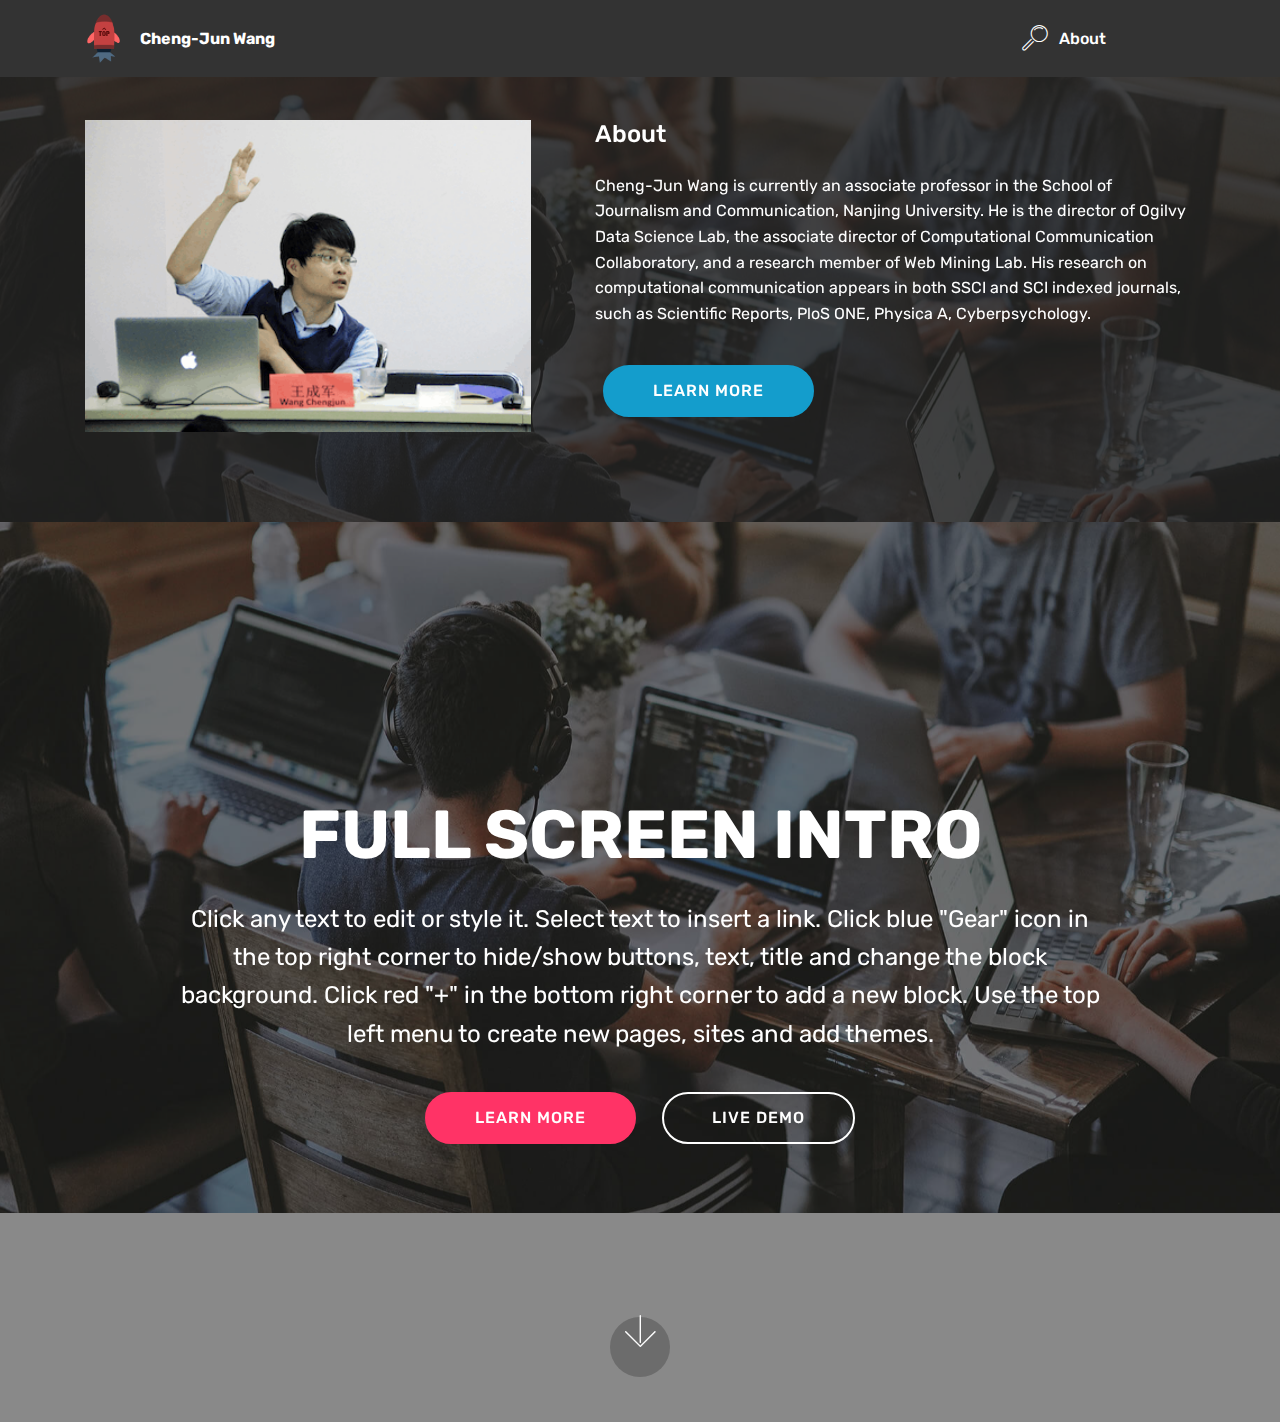
==== index.html @ 140f0d4d "1st" ====
<!DOCTYPE html>
<html >
<head>
  <!-- Site made with Mobirise Website Builder v4.9.1, https://mobirise.com -->
  <meta charset="UTF-8">
  <meta http-equiv="X-UA-Compatible" content="IE=edge">
  <meta name="generator" content="Mobirise v4.9.1, mobirise.com">
  <meta name="viewport" content="width=device-width, initial-scale=1, minimum-scale=1">
  <link rel="shortcut icon" href="assets/images/gotop-150x195.png" type="image/x-icon">
  <meta name="description" content="">
  <title>Home</title>
  <link rel="stylesheet" href="assets/web/assets/mobirise-icons/mobirise-icons.css">
  <link rel="stylesheet" href="assets/tether/tether.min.css">
  <link rel="stylesheet" href="assets/bootstrap/css/bootstrap.min.css">
  <link rel="stylesheet" href="assets/bootstrap/css/bootstrap-grid.min.css">
  <link rel="stylesheet" href="assets/bootstrap/css/bootstrap-reboot.min.css">
  <link rel="stylesheet" href="assets/dropdown/css/style.css">
  <link rel="stylesheet" href="assets/theme/css/style.css">
  <link rel="stylesheet" href="assets/mobirise/css/mbr-additional.css" type="text/css">
  
  
  
</head>
<body>
  <section class="menu cid-qTkzRZLJNu" once="menu" id="menu1-0">

    

    <nav class="navbar navbar-expand beta-menu navbar-dropdown align-items-center navbar-fixed-top navbar-toggleable-sm">
        <button class="navbar-toggler navbar-toggler-right" type="button" data-toggle="collapse" data-target="#navbarSupportedContent" aria-controls="navbarSupportedContent" aria-expanded="false" aria-label="Toggle navigation">
            <div class="hamburger">
                <span></span>
                <span></span>
                <span></span>
                <span></span>
            </div>
        </button>
        <div class="menu-logo">
            <div class="navbar-brand">
                <span class="navbar-logo">
                    <a href="https://chengjunwang.com/about/" target="_blank">
                         <img src="assets/images/gotop-150x195.png" alt="Mobirise" title="" style="height: 3.8rem;">
                    </a>
                </span>
                <span class="navbar-caption-wrap"><a class="navbar-caption text-white display-7" href="https://chengjunwang.com/about/" target="_blank">Cheng-Jun Wang</a></span>
            </div>
        </div>
        <div class="collapse navbar-collapse" id="navbarSupportedContent">
            <ul class="navbar-nav nav-dropdown nav-right" data-app-modern-menu="true"><li class="nav-item">
                    <a class="nav-link link text-white display-4" href="#top">
                        <span class="mbri-search mbr-iconfont mbr-iconfont-btn"></span>
                        About &nbsp; &nbsp; &nbsp; &nbsp; &nbsp; &nbsp; &nbsp; &nbsp; &nbsp; &nbsp;&nbsp;</a>
                </li></ul>
            
        </div>
    </nav>
</section>

<section class="engine"><a href="https://mobirise.info/x">css templates</a></section><section class="header3 cid-rv31IiaBuS mbr-parallax-background" id="header3-7">

    

    <div class="mbr-overlay" style="opacity: 0.8; background-color: rgb(35, 35, 35);">
    </div>

    <div class="container">
        <div class="media-container-row">
            <div class="mbr-figure" style="width: 80%;">
                <img src="assets/images/cj-2-397x278.png" alt="Mobirise" title="">
            </div>

            <div class="media-content">
                <h1 class="mbr-section-title mbr-white pb-3 mbr-fonts-style display-5">About</h1>
                
                <div class="mbr-section-text mbr-white pb-3 ">
                    <p class="mbr-text mbr-fonts-style display-7">
                        Cheng-Jun Wang is currently an associate professor in the School of Journalism and Communication, Nanjing University. He is the director of Ogilvy Data Science Lab, the associate director of Computational Communication Collaboratory, and a research member of Web Mining Lab. His research on computational communication appears in both SSCI and SCI indexed journals, such as Scientific Reports, PloS ONE, Physica A, Cyberpsychology.&nbsp;</p>
                </div>
                <div class="mbr-section-btn"><a class="btn btn-md btn-primary display-4" href="https://chengjunwang.com" target="_blank">LEARN MORE</a></div>
            </div>
        </div>
    </div>

</section>

<section class="cid-rS5TnuqwTj mbr-fullscreen mbr-parallax-background" id="header2-9">

    

    <div class="mbr-overlay" style="opacity: 0.5; background-color: rgb(35, 35, 35);"></div>

    <div class="container align-center">
        <div class="row justify-content-md-center">
            <div class="mbr-white col-md-10">
                <h1 class="mbr-section-title mbr-bold pb-3 mbr-fonts-style display-1">
                    FULL SCREEN INTRO
                </h1>
                
                <p class="mbr-text pb-3 mbr-fonts-style display-5">
                    Click any text to edit or style it. Select text to insert a link. Click blue "Gear" icon in the top right corner to hide/show buttons, text, title and change the block background. Click red "+" in the bottom right corner to add a new block. Use the top left menu to create new pages, sites and add themes.
                </p>
                <div class="mbr-section-btn">
                    <a class="btn btn-md btn-secondary display-4" href="https://mobirise.co">LEARN MORE</a>
                    <a class="btn btn-md btn-white-outline display-4" href="https://mobirise.co">LIVE DEMO</a>
                </div>
            </div>
        </div>
    </div>
    <div class="mbr-arrow hidden-sm-down" aria-hidden="true">
        <a href="#next">
            <i class="mbri-down mbr-iconfont"></i>
        </a>
    </div>
</section>


  <script src="assets/web/assets/jquery/jquery.min.js"></script>
  <script src="assets/popper/popper.min.js"></script>
  <script src="assets/tether/tether.min.js"></script>
  <script src="assets/bootstrap/js/bootstrap.min.js"></script>
  <script src="assets/smoothscroll/smooth-scroll.js"></script>
  <script src="assets/dropdown/js/script.min.js"></script>
  <script src="assets/touchswipe/jquery.touch-swipe.min.js"></script>
  <script src="assets/parallax/jarallax.min.js"></script>
  <script src="assets/theme/js/script.js"></script>
  
  
</body>
</html>
---- assets/web/assets/mobirise-icons/mobirise-icons.css ----
@font-face {
  font-family: 'MobiriseIcons';
  src:  url('mobirise-icons.eot?spat4u');
  src:  url('mobirise-icons.eot?spat4u#iefix') format('embedded-opentype'),
    url('mobirise-icons.ttf?spat4u') format('truetype'),
    url('mobirise-icons.woff?spat4u') format('woff'),
    url('mobirise-icons.svg?spat4u#MobiriseIcons') format('svg');
  font-weight: normal;
  font-style: normal;
}

[class^="mbri-"], [class*=" mbri-"] {
  /* use !important to prevent issues with browser extensions that change fonts */
  font-family: MobiriseIcons !important;
  speak: none;
  font-style: normal;
  font-weight: normal;
  font-variant: normal;
  text-transform: none;
  line-height: 1;

  /* Better Font Rendering =========== */
  -webkit-font-smoothing: antialiased;
  -moz-osx-font-smoothing: grayscale;
}

.mbri-add-submenu:before {
  content: "\e900";
}
.mbri-alert:before {
  content: "\e901";
}
.mbri-align-center:before {
  content: "\e902";
}
.mbri-align-justify:before {
  content: "\e903";
}
.mbri-align-left:before {
  content: "\e904";
}
.mbri-align-right:before {
  content: "\e905";
}
.mbri-android:before {
  content: "\e906";
}
.mbri-apple:before {
  content: "\e907";
}
.mbri-arrow-down:before {
  content: "\e908";
}
.mbri-arrow-next:before {
  content: "\e909";
}
.mbri-arrow-prev:before {
  content: "\e90a";
}
.mbri-arrow-up:before {
  content: "\e90b";
}
.mbri-bold:before {
  content: "\e90c";
}
.mbri-bookmark:before {
  content: "\e90d";
}
.mbri-bootstrap:before {
  content: "\e90e";
}
.mbri-briefcase:before {
  content: "\e90f";
}
.mbri-browse:before {
  content: "\e910";
}
.mbri-bulleted-list:before {
  content: "\e911";
}
.mbri-calendar:before {
  content: "\e912";
}
.mbri-camera:before {
  content: "\e913";
}
.mbri-cart-add:before {
  content: "\e914";
}
.mbri-cart-full:before {
  content: "\e915";
}
.mbri-cash:before {
  content: "\e916";
}
.mbri-change-style:before {
  content: "\e917";
}
.mbri-chat:before {
  content: "\e918";
}
.mbri-clock:before {
  content: "\e919";
}
.mbri-close:before {
  content: "\e91a";
}
.mbri-cloud:before {
  content: "\e91b";
}
.mbri-code:before {
  content: "\e91c";
}
.mbri-contact-form:before {
  content: "\e91d";
}
.mbri-credit-card:before {
  content: "\e91e";
}
.mbri-cursor-click:before {
  content: "\e91f";
}
.mbri-cust-feedback:before {
  content: "\e920";
}
.mbri-database:before {
  content: "\e921";
}
.mbri-delivery:before {
  content: "\e922";
}
.mbri-desktop:before {
  content: "\e923";
}
.mbri-devices:before {
  content: "\e924";
}
.mbri-down:before {
  content: "\e925";
}
.mbri-download:before {
  content: "\e989";
}
.mbri-drag-n-drop:before {
  content: "\e927";
}
.mbri-drag-n-drop2:before {
  content: "\e928";
}
.mbri-edit:before {
  content: "\e929";
}
.mbri-edit2:before {
  content: "\e92a";
}
.mbri-error:before {
  content: "\e92b";
}
.mbri-extension:before {
  content: "\e92c";
}
.mbri-features:before {
  content: "\e92d";
}
.mbri-file:before {
  content: "\e92e";
}
.mbri-flag:before {
  content: "\e92f";
}
.mbri-folder:before {
  content: "\e930";
}
.mbri-gift:before {
  content: "\e931";
}
.mbri-github:before {
  content: "\e932";
}
.mbri-globe:before {
  content: "\e933";
}
.mbri-globe-2:before {
  content: "\e934";
}
.mbri-growing-chart:before {
  content: "\e935";
}
.mbri-hearth:before {
  content: "\e936";
}
.mbri-help:before {
  content: "\e937";
}
.mbri-home:before {
  content: "\e938";
}
.mbri-hot-cup:before {
  content: "\e939";
}
.mbri-idea:before {
  content: "\e93a";
}
.mbri-image-gallery:before {
  content: "\e93b";
}
.mbri-image-slider:before {
  content: "\e93c";
}
.mbri-info:before {
  content: "\e93d";
}
.mbri-italic:before {
  content: "\e93e";
}
.mbri-key:before {
  content: "\e93f";
}
.mbri-laptop:before {
  content: "\e940";
}
.mbri-layers:before {
  content: "\e941";
}
.mbri-left-right:before {
  content: "\e942";
}
.mbri-left:before {
  content: "\e943";
}
.mbri-letter:before {
  content: "\e944";
}
.mbri-like:before {
  content: "\e945";
}
.mbri-link:before {
  content: "\e946";
}
.mbri-lock:before {
  content: "\e947";
}
.mbri-login:before {
  content: "\e948";
}
.mbri-logout:before {
  content: "\e949";
}
.mbri-magic-stick:before {
  content: "\e94a";
}
.mbri-map-pin:before {
  content: "\e94b";
}
.mbri-menu:before {
  content: "\e94c";
}
.mbri-mobile:before {
  content: "\e94d";
}
.mbri-mobile2:before {
  content: "\e94e";
}
.mbri-mobirise:before {
  content: "\e94f";
}
.mbri-more-horizontal:before {
  content: "\e950";
}
.mbri-more-vertical:before {
  content: "\e951";
}
.mbri-music:before {
  content: "\e952";
}
.mbri-new-file:before {
  content: "\e953";
}
.mbri-numbered-list:before {
  content: "\e954";
}
.mbri-opened-folder:before {
  content: "\e955";
}
.mbri-pages:before {
  content: "\e956";
}
.mbri-paper-plane:before {
  content: "\e957";
}
.mbri-paperclip:before {
  content: "\e958";
}
.mbri-photo:before {
  content: "\e959";
}
.mbri-photos:before {
  content: "\e95a";
}
.mbri-pin:before {
  content: "\e95b";
}
.mbri-play:before {
  content: "\e95c";
}
.mbri-plus:before {
  content: "\e95d";
}
.mbri-preview:before {
  content: "\e95e";
}
.mbri-print:before {
  content: "\e95f";
}
.mbri-protect:before {
  content: "\e960";
}
.mbri-question:before {
  content: "\e961";
}
.mbri-quote-left:before {
  content: "\e962";
}
.mbri-quote-right:before {
  content: "\e963";
}
.mbri-refresh:before {
  content: "\e964";
}
.mbri-responsive:before {
  content: "\e965";
}
.mbri-right:before {
  content: "\e966";
}
.mbri-rocket:before {
  content: "\e967";
}
.mbri-sad-face:before {
  content: "\e968";
}
.mbri-sale:before {
  content: "\e969";
}
.mbri-save:before {
  content: "\e96a";
}
.mbri-search:before {
  content: "\e96b";
}
.mbri-setting:before {
  content: "\e96c";
}
.mbri-setting2:before {
  content: "\e96d";
}
.mbri-setting3:before {
  content: "\e96e";
}
.mbri-share:before {
  content: "\e96f";
}
.mbri-shopping-bag:before {
  content: "\e970";
}
.mbri-shopping-basket:before {
  content: "\e971";
}
.mbri-shopping-cart:before {
  content: "\e972";
}
.mbri-sites:before {
  content: "\e973";
}
.mbri-smile-face:before {
  content: "\e974";
}
.mbri-speed:before {
  content: "\e975";
}
.mbri-star:before {
  content: "\e976";
}
.mbri-success:before {
  content: "\e977";
}
.mbri-sun:before {
  content: "\e978";
}
.mbri-sun2:before {
  content: "\e979";
}
.mbri-tablet:before {
  content: "\e97a";
}
.mbri-tablet-vertical:before {
  content: "\e97b";
}
.mbri-target:before {
  content: "\e97c";
}
.mbri-timer:before {
  content: "\e97d";
}
.mbri-to-ftp:before {
  content: "\e97e";
}
.mbri-to-local-drive:before {
  content: "\e97f";
}
.mbri-touch-swipe:before {
  content: "\e980";
}
.mbri-touch:before {
  content: "\e981";
}
.mbri-trash:before {
  content: "\e982";
}
.mbri-underline:before {
  content: "\e983";
}
.mbri-unlink:before {
  content: "\e984";
}
.mbri-unlock:before {
  content: "\e985";
}
.mbri-up-down:before {
  content: "\e986";
}
.mbri-up:before {
  content: "\e987";
}
.mbri-update:before {
  content: "\e988";
}
.mbri-upload:before {
 content: "\e926"; 
}
.mbri-user:before {
  content: "\e98a";
}
.mbri-user2:before {
  content: "\e98b";
}
.mbri-users:before {
  content: "\e98c";
}
.mbri-video:before {
  content: "\e98d";
}
.mbri-video-play:before {
  content: "\e98e";
}
.mbri-watch:before {
  content: "\e98f";
}
.mbri-website-theme:before {
  content: "\e990";
}
.mbri-wifi:before {
  content: "\e991";
}
.mbri-windows:before {
  content: "\e992";
}
.mbri-zoom-out:before {
  content: "\e993";
}
.mbri-redo:before {
  content: "\e994";
}
.mbri-undo:before {
  content: "\e995";
}
---- assets/dropdown/css/style.css ----
.navbar-dropdown {
  left: 0;
  padding: 0;
  position: absolute;
  right: 0;
  top: 0;
  transition: all 0.45s ease;
  z-index: 1030;
  background: #282828; }
  .navbar-dropdown .navbar-logo {
    margin-right: 0.8rem;
    transition: margin 0.3s ease-in-out;
    vertical-align: middle; }
    .navbar-dropdown .navbar-logo img {
      height: 3.125rem;
      transition: all 0.3s ease-in-out; }
    .navbar-dropdown .navbar-logo.mbr-iconfont {
      font-size: 3.125rem;
      line-height: 3.125rem; }
  .navbar-dropdown .navbar-caption {
    font-weight: 700;
    white-space: normal;
    vertical-align: -4px;
    line-height: 3.125rem !important; }
    .navbar-dropdown .navbar-caption, .navbar-dropdown .navbar-caption:hover {
      color: inherit;
      text-decoration: none; }
  .navbar-dropdown .mbr-iconfont + .navbar-caption {
    vertical-align: -1px; }
  .navbar-dropdown.navbar-fixed-top {
    position: fixed; }
  .navbar-dropdown .navbar-brand span {
    vertical-align: -4px; }
  .navbar-dropdown.bg-color.transparent {
    background: none; }
  .navbar-dropdown.navbar-short .navbar-brand {
    padding: 0.625rem 0; }
    .navbar-dropdown.navbar-short .navbar-brand span {
      vertical-align: -1px; }
  .navbar-dropdown.navbar-short .navbar-caption {
    line-height: 2.375rem !important;
    vertical-align: -2px; }
  .navbar-dropdown.navbar-short .navbar-logo {
    margin-right: 0.5rem; }
    .navbar-dropdown.navbar-short .navbar-logo img {
      height: 2.375rem; }
    .navbar-dropdown.navbar-short .navbar-logo.mbr-iconfont {
      font-size: 2.375rem;
      line-height: 2.375rem; }
  .navbar-dropdown.navbar-short .mbr-table-cell {
    height: 3.625rem; }
  .navbar-dropdown .navbar-close {
    left: 0.6875rem;
    position: fixed;
    top: 0.75rem;
    z-index: 1000; }
  .navbar-dropdown .hamburger-icon {
    content: "";
    display: inline-block;
    vertical-align: middle;
    width: 16px;
    -webkit-box-shadow: 0 -6px 0 1px #282828,0 0 0 1px #282828,0 6px 0 1px #282828;
    -moz-box-shadow: 0 -6px 0 1px #282828,0 0 0 1px #282828,0 6px 0 1px #282828;
    box-shadow: 0 -6px 0 1px #282828,0 0 0 1px #282828,0 6px 0 1px #282828; }

.dropdown-menu .dropdown-toggle[data-toggle="dropdown-submenu"]::after {
  border-bottom: 0.35em solid transparent;
  border-left: 0.35em solid;
  border-right: 0;
  border-top: 0.35em solid transparent;
  margin-left: 0.3rem; }

.dropdown-menu .dropdown-item:focus {
  outline: 0; }

.nav-dropdown {
  font-size: 0.75rem;
  font-weight: 500;
  height: auto !important; }
  .nav-dropdown .nav-btn {
    padding-left: 1rem; }
  .nav-dropdown .link {
    margin: .667em 1.667em;
    font-weight: 500;
    padding: 0;
    transition: color .2s ease-in-out; }
    .nav-dropdown .link.dropdown-toggle {
      margin-right: 2.583em; }
      .nav-dropdown .link.dropdown-toggle::after {
        margin-left: .25rem;
        border-top: 0.35em solid;
        border-right: 0.35em solid transparent;
        border-left: 0.35em solid transparent;
        border-bottom: 0; }
      .nav-dropdown .link.dropdown-toggle[aria-expanded="true"] {
        margin: 0;
        padding: 0.667em 3.263em  0.667em 1.667em; }
  .nav-dropdown .link::after,
  .nav-dropdown .dropdown-item::after {
    color: inherit; }
  .nav-dropdown .btn {
    font-size: 0.75rem;
    font-weight: 700;
    letter-spacing: 0;
    margin-bottom: 0;
    padding-left: 1.25rem;
    padding-right: 1.25rem; }
  .nav-dropdown .dropdown-menu {
    border-radius: 0;
    border: 0;
    left: 0;
    margin: 0;
    padding-bottom: 1.25rem;
    padding-top: 1.25rem;
    position: relative; }
  .nav-dropdown .dropdown-submenu {
    margin-left: 0.125rem;
    top: 0; }
  .nav-dropdown .dropdown-item {
    font-weight: 500;
    line-height: 2;
    padding: 0.3846em 4.615em 0.3846em 1.5385em;
    position: relative;
    transition: color .2s ease-in-out, background-color .2s ease-in-out; }
    .nav-dropdown .dropdown-item::after {
      margin-top: -0.3077em;
      position: absolute;
      right: 1.1538em;
      top: 50%; }
    .nav-dropdown .dropdown-item:focus, .nav-dropdown .dropdown-item:hover {
      background: none; }

@media (max-width: 767px) {
  .nav-dropdown.navbar-toggleable-sm {
    bottom: 0;
    display: none;
    left: 0;
    overflow-x: hidden;
    position: fixed;
    top: 0;
    transform: translateX(-100%);
    -ms-transform: translateX(-100%);
    -webkit-transform: translateX(-100%);
    width: 18.75rem;
    z-index: 999; } }
.nav-dropdown.navbar-toggleable-xl {
  bottom: 0;
  display: none;
  left: 0;
  overflow-x: hidden;
  position: fixed;
  top: 0;
  transform: translateX(-100%);
  -ms-transform: translateX(-100%);
  -webkit-transform: translateX(-100%);
  width: 18.75rem;
  z-index: 999; }

.nav-dropdown-sm {
  display: block !important;
  overflow-x: hidden;
  overflow: auto;
  padding-top: 3.875rem; }
  .nav-dropdown-sm::after {
    content: "";
    display: block;
    height: 3rem;
    width: 100%; }
  .nav-dropdown-sm.collapse.in ~ .navbar-close {
    display: block !important; }
  .nav-dropdown-sm.collapsing, .nav-dropdown-sm.collapse.in {
    transform: translateX(0);
    -ms-transform: translateX(0);
    -webkit-transform: translateX(0);
    transition: all 0.25s ease-out;
    -webkit-transition: all 0.25s ease-out;
    background: #282828; }
  .nav-dropdown-sm.collapsing[aria-expanded="false"] {
    transform: translateX(-100%);
    -ms-transform: translateX(-100%);
    -webkit-transform: translateX(-100%); }
  .nav-dropdown-sm .nav-item {
    display: block;
    margin-left: 0 !important;
    padding-left: 0; }
  .nav-dropdown-sm .link,
  .nav-dropdown-sm .dropdown-item {
    border-top: 1px dotted rgba(255, 255, 255, 0.1);
    font-size: 0.8125rem;
    line-height: 1.6;
    margin: 0 !important;
    padding: 0.875rem 2.4rem 0.875rem 1.5625rem !important;
    position: relative;
    white-space: normal; }
    .nav-dropdown-sm .link:focus, .nav-dropdown-sm .link:hover,
    .nav-dropdown-sm .dropdown-item:focus,
    .nav-dropdown-sm .dropdown-item:hover {
      background: rgba(0, 0, 0, 0.2) !important;
      color: #c0a375; }
  .nav-dropdown-sm .nav-btn {
    position: relative;
    padding: 1.5625rem 1.5625rem 0 1.5625rem; }
    .nav-dropdown-sm .nav-btn::before {
      border-top: 1px dotted rgba(255, 255, 255, 0.1);
      content: "";
      left: 0;
      position: absolute;
      top: 0;
      width: 100%; }
    .nav-dropdown-sm .nav-btn + .nav-btn {
      padding-top: 0.625rem; }
      .nav-dropdown-sm .nav-btn + .nav-btn::before {
        display: none; }
  .nav-dropdown-sm .btn {
    padding: 0.625rem 0; }
  .nav-dropdown-sm .dropdown-toggle[data-toggle="dropdown-submenu"]::after {
    margin-left: .25rem;
    border-top: 0.35em solid;
    border-right: 0.35em solid transparent;
    border-left: 0.35em solid transparent;
    border-bottom: 0; }
  .nav-dropdown-sm .dropdown-toggle[data-toggle="dropdown-submenu"][aria-expanded="true"]::after {
    border-top: 0;
    border-right: 0.35em solid transparent;
    border-left: 0.35em solid transparent;
    border-bottom: 0.35em solid; }
  .nav-dropdown-sm .dropdown-menu {
    margin: 0;
    padding: 0;
    position: relative;
    top: 0;
    left: 0;
    width: 100%;
    border: 0;
    float: none;
    border-radius: 0;
    background: none; }
  .nav-dropdown-sm .dropdown-submenu {
    left: 100%;
    margin-left: 0.125rem;
    margin-top: -1.25rem;
    top: 0; }

.navbar-toggleable-sm .nav-dropdown .dropdown-menu {
  position: absolute; }

.navbar-toggleable-sm .nav-dropdown .dropdown-submenu {
  left: 100%;
  margin-left: 0.125rem;
  margin-top: -1.25rem;
  top: 0; }

.navbar-toggleable-sm.opened .nav-dropdown .dropdown-menu {
  position: relative; }

.navbar-toggleable-sm.opened .nav-dropdown .dropdown-submenu {
  left: 0;
  margin-left: 00rem;
  margin-top: 0rem;
  top: 0; }

.is-builder .nav-dropdown.collapsing {
  transition: none !important; }

/*# sourceMappingURL=style.css.map */
---- assets/theme/css/style.css ----
/*!
 * Mobirise v4 theme (https://mobirise.com/)
 * Copyright 2017 Mobirise
 */
section {
  background-color: #eeeeee; }

section,
.container,
.container-fluid {
  position: relative;
  word-wrap: break-word; }

a.mbr-iconfont:hover {
  text-decoration: none; }

.article .lead p, .article .lead ul, .article .lead ol, .article .lead pre, .article .lead blockquote {
  margin-bottom: 0; }

a {
  font-style: normal;
  font-weight: 400;
  cursor: pointer; }
  a, a:hover {
    text-decoration: none; }

figure {
  margin-bottom: 0; }

body {
  color: #232323; }

h1, h2, h3, h4, h5, h6,
.h1, .h2, .h3, .h4, .h5, .h6,
.display-1, .display-2, .display-3, .display-4 {
  line-height: 1;
  word-break: break-word;
  word-wrap: break-word; }

b, strong {
  font-weight: bold; }

blockquote {
  padding: 10px 0 10px 20px;
  position: relative;
  border-left: 2px solid;
  border-color: #ff3366; }

input:-webkit-autofill, input:-webkit-autofill:hover, input:-webkit-autofill:focus, input:-webkit-autofill:active {
  transition-delay: 9999s;
  transition-property: background-color, color; }

textarea[type="hidden"] {
  display: none; }

body {
  position: relative; }

section {
  background-position: 50% 50%;
  background-repeat: no-repeat;
  background-size: cover; }
  section .mbr-background-video,
  section .mbr-background-video-preview {
    position: absolute;
    bottom: 0;
    left: 0;
    right: 0;
    top: 0; }

.hidden {
  visibility: hidden; }

.mbr-z-index20 {
  z-index: 20; }

/*! Base colors */
.mbr-white {
  color: #ffffff; }

.mbr-black {
  color: #000000; }

.mbr-bg-white {
  background-color: #ffffff; }

.mbr-bg-black {
  background-color: #000000; }

/*! Text-aligns */
.align-left {
  text-align: left; }

.align-center {
  text-align: center; }

.align-right {
  text-align: right; }

@media (max-width: 767px) {
  .align-left, .align-center, .align-right, .mbr-section-btn, .mbr-section-title {
    text-align: center; } }
/*! Font-weight  */
.mbr-light {
  font-weight: 300; }

.mbr-regular {
  font-weight: 400; }

.mbr-semibold {
  font-weight: 500; }

.mbr-bold {
  font-weight: 700; }

/*! Media  */
.media-size-item {
  -webkit-flex: 1 1 auto;
  -moz-flex: 1 1 auto;
  -ms-flex: 1 1 auto;
  -o-flex: 1 1 auto;
  flex: 1 1 auto; }

.media-content {
  -webkit-flex-basis: 100%;
  flex-basis: 100%; }

.media-container-row {
  display: -ms-flexbox;
  display: -webkit-flex;
  display: flex;
  -webkit-flex-direction: row;
  -ms-flex-direction: row;
  flex-direction: row;
  -webkit-flex-wrap: wrap;
  -ms-flex-wrap: wrap;
  flex-wrap: wrap;
  -webkit-justify-content: center;
  -ms-flex-pack: center;
  justify-content: center;
  -webkit-align-content: center;
  -ms-flex-line-pack: center;
  align-content: center;
  -webkit-align-items: start;
  -ms-flex-align: start;
  align-items: start; }
  .media-container-row .media-size-item {
    width: 400px; }

.media-container-column {
  display: -ms-flexbox;
  display: -webkit-flex;
  display: flex;
  -webkit-flex-direction: column;
  -ms-flex-direction: column;
  flex-direction: column;
  -webkit-flex-wrap: wrap;
  -ms-flex-wrap: wrap;
  flex-wrap: wrap;
  -webkit-justify-content: center;
  -ms-flex-pack: center;
  justify-content: center;
  -webkit-align-content: center;
  -ms-flex-line-pack: center;
  align-content: center;
  -webkit-align-items: stretch;
  -ms-flex-align: stretch;
  align-items: stretch; }
  .media-container-column > * {
    width: 100%; }

@media (min-width: 992px) {
  .media-container-row {
    -webkit-flex-wrap: nowrap;
    -ms-flex-wrap: nowrap;
    flex-wrap: nowrap; } }
figure {
  overflow: hidden; }

figure[mbr-media-size] {
  transition: width 0.1s; }

.mbr-figure img, .mbr-figure iframe {
  display: block;
  width: 100%; }

.card {
  background-color: transparent;
  border: none; }

.card-img {
  text-align: center;
  flex-shrink: 0;
  -webkit-flex-shrink: 0; }

.media {
  max-width: 100%;
  margin: 0 auto; }

.mbr-figure {
  -ms-flex-item-align: center;
  -ms-grid-row-align: center;
  -webkit-align-self: center;
  align-self: center; }

.media-container > div {
  max-width: 100%; }

.mbr-figure img, .card-img img {
  width: 100%; }

@media (max-width: 991px) {
  .media-size-item {
    width: auto !important; }

  .media {
    width: auto; }

  .mbr-figure {
    width: 100% !important; } }
/*! Buttons */
.mbr-section-btn {
  margin-left: -.25rem;
  margin-right: -.25rem;
  font-size: 0; }

nav .mbr-section-btn {
  margin-left: 0rem;
  margin-right: 0rem; }

/*! Btn icon margin */
.btn .mbr-iconfont, .btn.btn-sm .mbr-iconfont {
  cursor: pointer;
  margin-right: 0.5rem; }

.btn.btn-md .mbr-iconfont, .btn.btn-md .mbr-iconfont {
  margin-right: 0.8rem; }

.mbr-regular {
  font-weight: 400; }

.mbr-semibold {
  font-weight: 500; }

.mbr-bold {
  font-weight: 700; }

[type="submit"] {
  -webkit-appearance: none; }

/*! Full-screen */
.mbr-fullscreen .mbr-overlay {
  min-height: 100vh; }

.mbr-fullscreen {
  display: flex;
  display: -webkit-flex;
  display: -moz-flex;
  display: -ms-flex;
  display: -o-flex;
  align-items: center;
  -webkit-align-items: center;
  min-height: 100vh;
  padding-top: 3rem;
  padding-bottom: 3rem; }

/*! Map */
.map {
  height: 25rem;
  position: relative; }
  .map iframe {
    width: 100%;
    height: 100%; }

/* Form */
.form-asterisk {
  font-family: initial;
  position: absolute;
  top: -2px;
  font-weight: normal; }

/*! Scroll to top arrow */
.mbr-arrow-up {
  bottom: 25px;
  right: 90px;
  position: fixed;
  text-align: right;
  z-index: 5000;
  color: #ffffff;
  font-size: 32px;
  transform: rotate(180deg);
  -webkit-transform: rotate(180deg); }

.mbr-arrow-up a {
  background: rgba(0, 0, 0, 0.2);
  border-radius: 3px;
  color: #fff;
  display: inline-block;
  height: 60px;
  width: 60px;
  outline-style: none !important;
  position: relative;
  text-decoration: none;
  transition: all .3s ease-in-out;
  cursor: pointer;
  text-align: center; }
  .mbr-arrow-up a:hover {
    background-color: rgba(0, 0, 0, 0.4); }
  .mbr-arrow-up a i {
    line-height: 60px; }

.mbr-arrow-up-icon {
  display: block;
  color: #fff; }

.mbr-arrow-up-icon::before {
  content: "\203a";
  display: inline-block;
  font-family: serif;
  font-size: 32px;
  line-height: 1;
  font-style: normal;
  position: relative;
  top: 6px;
  left: -4px;
  -webkit-transform: rotate(-90deg);
  transform: rotate(-90deg); }

/*! Arrow Down */
.mbr-arrow {
  position: absolute;
  bottom: 45px;
  left: 50%;
  width: 60px;
  height: 60px;
  cursor: pointer;
  background-color: rgba(80, 80, 80, 0.5);
  border-radius: 50%;
  -webkit-transform: translateX(-50%);
  transform: translateX(-50%); }
  .mbr-arrow > a {
    display: inline-block;
    text-decoration: none;
    outline-style: none;
    -webkit-animation: arrowdown 1.7s ease-in-out infinite;
    animation: arrowdown 1.7s ease-in-out infinite; }
    .mbr-arrow > a > i {
      position: absolute;
      top: -2px;
      left: 15px;
      font-size: 2rem; }

@keyframes arrowdown {
  0% {
    transform: translateY(0px);
    -webkit-transform: translateY(0px); }
  50% {
    transform: translateY(-5px);
    -webkit-transform: translateY(-5px); }
  100% {
    transform: translateY(0px);
    -webkit-transform: translateY(0px); } }
@-webkit-keyframes arrowdown {
  0% {
    transform: translateY(0px);
    -webkit-transform: translateY(0px); }
  50% {
    transform: translateY(-5px);
    -webkit-transform: translateY(-5px); }
  100% {
    transform: translateY(0px);
    -webkit-transform: translateY(0px); } }
@media (max-width: 500px) {
  .mbr-arrow-up {
    left: 50%;
    right: auto;
    transform: translateX(-50%) rotate(180deg);
    -webkit-transform: translateX(-50%) rotate(180deg); } }
/*Gradients animation*/
@keyframes gradient-animation {
  from {
    background-position: 0% 100%;
    animation-timing-function: ease-in-out; }
  to {
    background-position: 100% 0%;
    animation-timing-function: ease-in-out; } }
@-webkit-keyframes gradient-animation {
  from {
    background-position: 0% 100%;
    animation-timing-function: ease-in-out; }
  to {
    background-position: 100% 0%;
    animation-timing-function: ease-in-out; } }
.bg-gradient {
  background-size: 200% 200%;
  animation: gradient-animation 5s infinite alternate;
  -webkit-animation: gradient-animation 5s infinite alternate; }

.menu .navbar-brand {
  display: -webkit-flex; }
  .menu .navbar-brand span {
    display: flex;
    display: -webkit-flex; }
  .menu .navbar-brand .navbar-caption-wrap {
    display: -webkit-flex; }
  .menu .navbar-brand .navbar-logo img {
    display: -webkit-flex; }
@media (min-width: 768px) and (max-width: 991px) {
  .menu .navbar-toggleable-sm .navbar-nav {
    display: -webkit-box;
    display: -webkit-flex;
    display: -ms-flexbox; } }
@media (min-width: 992px) {
  .menu .navbar-nav.nav-dropdown {
    display: -webkit-flex; }
  .menu .navbar-toggleable-sm .navbar-collapse {
    display: -webkit-flex !important; } }
@media (max-width: 767px) {
  .menu .navbar-collapse {
    overflow-y: auto;
    max-height: 80vh; }
  .menu .dropdown-menu {
    max-height: 60vh;
    overflow-y: auto; } }

.navbar {
  display: -webkit-flex;
  -webkit-flex-wrap: wrap;
  -webkit-align-items: center;
  -webkit-justify-content: space-between; }

.navbar-collapse {
  -webkit-flex-basis: 100%;
  -webkit-flex-grow: 1;
  -webkit-align-items: center; }

.nav-dropdown .link {
  padding: .667em 1.667em !important;
  margin: 0 !important; }

.nav {
  display: -webkit-flex;
  -webkit-flex-wrap: wrap; }

.row {
  display: -webkit-flex;
  -webkit-flex-wrap: wrap; }

.justify-content-center {
  -webkit-justify-content: center; }

.form-inline {
  display: -webkit-flex;
  -webkit-flex-flow: row wrap;
  -webkit-align-items: center; }

.card-wrapper {
  -webkit-flex: 1; }

.carousel-control {
  z-index: 10;
  display: -webkit-flex;
  -webkit-align-items: center;
  -webkit-justify-content: center; }

.carousel-controls {
  display: -webkit-flex; }

.media {
  display: -webkit-flex; }

/*# sourceMappingURL=style.css.map */
.engine {
	position: absolute;
	text-indent: -2400px;
	text-align: center;
	padding: 0;
	top: 0;
	left: -2400px;
}
---- assets/mobirise/css/mbr-additional.css ----
@import url(https://fonts.googleapis.com/css?family=Rubik:300,300i,400,400i,500,500i,700,700i,900,900i);





body {
  font-style: normal;
  line-height: 1.5;
}
.mbr-section-title {
  font-style: normal;
  line-height: 1.2;
}
.mbr-section-subtitle {
  line-height: 1.3;
}
.mbr-text {
  font-style: normal;
  line-height: 1.6;
}
.display-1 {
  font-family: 'Rubik', sans-serif;
  font-size: 4.25rem;
}
.display-1 > .mbr-iconfont {
  font-size: 6.8rem;
}
.display-2 {
  font-family: 'Rubik', sans-serif;
  font-size: 3rem;
}
.display-2 > .mbr-iconfont {
  font-size: 4.8rem;
}
.display-4 {
  font-family: 'Rubik', sans-serif;
  font-size: 1rem;
}
.display-4 > .mbr-iconfont {
  font-size: 1.6rem;
}
.display-5 {
  font-family: 'Rubik', sans-serif;
  font-size: 1.5rem;
}
.display-5 > .mbr-iconfont {
  font-size: 2.4rem;
}
.display-7 {
  font-family: 'Rubik', sans-serif;
  font-size: 1rem;
}
.display-7 > .mbr-iconfont {
  font-size: 1.6rem;
}
/* ---- Fluid typography for mobile devices ---- */
/* 1.4 - font scale ratio ( bootstrap == 1.42857 ) */
/* 100vw - current viewport width */
/* (48 - 20)  48 == 48rem == 768px, 20 == 20rem == 320px(minimal supported viewport) */
/* 0.65 - min scale variable, may vary */
@media (max-width: 768px) {
  .display-1 {
    font-size: 3.4rem;
    font-size: calc( 2.1374999999999997rem + (4.25 - 2.1374999999999997) * ((100vw - 20rem) / (48 - 20)));
    line-height: calc( 1.4 * (2.1374999999999997rem + (4.25 - 2.1374999999999997) * ((100vw - 20rem) / (48 - 20))));
  }
  .display-2 {
    font-size: 2.4rem;
    font-size: calc( 1.7rem + (3 - 1.7) * ((100vw - 20rem) / (48 - 20)));
    line-height: calc( 1.4 * (1.7rem + (3 - 1.7) * ((100vw - 20rem) / (48 - 20))));
  }
  .display-4 {
    font-size: 0.8rem;
    font-size: calc( 1rem + (1 - 1) * ((100vw - 20rem) / (48 - 20)));
    line-height: calc( 1.4 * (1rem + (1 - 1) * ((100vw - 20rem) / (48 - 20))));
  }
  .display-5 {
    font-size: 1.2rem;
    font-size: calc( 1.175rem + (1.5 - 1.175) * ((100vw - 20rem) / (48 - 20)));
    line-height: calc( 1.4 * (1.175rem + (1.5 - 1.175) * ((100vw - 20rem) / (48 - 20))));
  }
}
/* Buttons */
.btn {
  font-weight: 500;
  border-width: 2px;
  font-style: normal;
  letter-spacing: 1px;
  margin: .4rem .8rem;
  white-space: normal;
  -webkit-transition: all 0.3s ease-in-out;
  -moz-transition: all 0.3s ease-in-out;
  transition: all 0.3s ease-in-out;
  display: inline-flex;
  align-items: center;
  justify-content: center;
  word-break: break-word;
  -webkit-align-items: center;
  -webkit-justify-content: center;
  display: -webkit-inline-flex;
  padding: 1rem 3rem;
  border-radius: 3px;
}
.btn-sm {
  font-weight: 500;
  letter-spacing: 1px;
  -webkit-transition: all 0.3s ease-in-out;
  -moz-transition: all 0.3s ease-in-out;
  transition: all 0.3s ease-in-out;
  padding: 0.6rem 1.5rem;
  border-radius: 3px;
}
.btn-md {
  font-weight: 500;
  letter-spacing: 1px;
  margin: .4rem .8rem !important;
  -webkit-transition: all 0.3s ease-in-out;
  -moz-transition: all 0.3s ease-in-out;
  transition: all 0.3s ease-in-out;
  padding: 1rem 3rem;
  border-radius: 3px;
}
.btn-lg {
  font-weight: 500;
  letter-spacing: 1px;
  margin: .4rem .8rem !important;
  -webkit-transition: all 0.3s ease-in-out;
  -moz-transition: all 0.3s ease-in-out;
  transition: all 0.3s ease-in-out;
  padding: 1.2rem 3.2rem;
  border-radius: 3px;
}
.bg-primary {
  background-color: #149dcc !important;
}
.bg-success {
  background-color: #f7ed4a !important;
}
.bg-info {
  background-color: #82786e !important;
}
.bg-warning {
  background-color: #879a9f !important;
}
.bg-danger {
  background-color: #b1a374 !important;
}
.btn-primary,
.btn-primary:active {
  background-color: #149dcc !important;
  border-color: #149dcc !important;
  color: #ffffff !important;
}
.btn-primary:hover,
.btn-primary:focus,
.btn-primary.focus,
.btn-primary.active {
  color: #ffffff !important;
  background-color: #0d6786 !important;
  border-color: #0d6786 !important;
}
.btn-primary.disabled,
.btn-primary:disabled {
  color: #ffffff !important;
  background-color: #0d6786 !important;
  border-color: #0d6786 !important;
}
.btn-secondary,
.btn-secondary:active {
  background-color: #ff3366 !important;
  border-color: #ff3366 !important;
  color: #ffffff !important;
}
.btn-secondary:hover,
.btn-secondary:focus,
.btn-secondary.focus,
.btn-secondary.active {
  color: #ffffff !important;
  background-color: #e50039 !important;
  border-color: #e50039 !important;
}
.btn-secondary.disabled,
.btn-secondary:disabled {
  color: #ffffff !important;
  background-color: #e50039 !important;
  border-color: #e50039 !important;
}
.btn-info,
.btn-info:active {
  background-color: #82786e !important;
  border-color: #82786e !important;
  color: #ffffff !important;
}
.btn-info:hover,
.btn-info:focus,
.btn-info.focus,
.btn-info.active {
  color: #ffffff !important;
  background-color: #59524b !important;
  border-color: #59524b !important;
}
.btn-info.disabled,
.btn-info:disabled {
  color: #ffffff !important;
  background-color: #59524b !important;
  border-color: #59524b !important;
}
.btn-success,
.btn-success:active {
  background-color: #f7ed4a !important;
  border-color: #f7ed4a !important;
  color: #3f3c03 !important;
}
.btn-success:hover,
.btn-success:focus,
.btn-success.focus,
.btn-success.active {
  color: #3f3c03 !important;
  background-color: #eadd0a !important;
  border-color: #eadd0a !important;
}
.btn-success.disabled,
.btn-success:disabled {
  color: #3f3c03 !important;
  background-color: #eadd0a !important;
  border-color: #eadd0a !important;
}
.btn-warning,
.btn-warning:active {
  background-color: #879a9f !important;
  border-color: #879a9f !important;
  color: #ffffff !important;
}
.btn-warning:hover,
.btn-warning:focus,
.btn-warning.focus,
.btn-warning.active {
  color: #ffffff !important;
  background-color: #617479 !important;
  border-color: #617479 !important;
}
.btn-warning.disabled,
.btn-warning:disabled {
  color: #ffffff !important;
  background-color: #617479 !important;
  border-color: #617479 !important;
}
.btn-danger,
.btn-danger:active {
  background-color: #b1a374 !important;
  border-color: #b1a374 !important;
  color: #ffffff !important;
}
.btn-danger:hover,
.btn-danger:focus,
.btn-danger.focus,
.btn-danger.active {
  color: #ffffff !important;
  background-color: #8b7d4e !important;
  border-color: #8b7d4e !important;
}
.btn-danger.disabled,
.btn-danger:disabled {
  color: #ffffff !important;
  background-color: #8b7d4e !important;
  border-color: #8b7d4e !important;
}
.btn-white {
  color: #333333 !important;
}
.btn-white,
.btn-white:active {
  background-color: #ffffff !important;
  border-color: #ffffff !important;
  color: #808080 !important;
}
.btn-white:hover,
.btn-white:focus,
.btn-white.focus,
.btn-white.active {
  color: #808080 !important;
  background-color: #d9d9d9 !important;
  border-color: #d9d9d9 !important;
}
.btn-white.disabled,
.btn-white:disabled {
  color: #808080 !important;
  background-color: #d9d9d9 !important;
  border-color: #d9d9d9 !important;
}
.btn-black,
.btn-black:active {
  background-color: #333333 !important;
  border-color: #333333 !important;
  color: #ffffff !important;
}
.btn-black:hover,
.btn-black:focus,
.btn-black.focus,
.btn-black.active {
  color: #ffffff !important;
  background-color: #0d0d0d !important;
  border-color: #0d0d0d !important;
}
.btn-black.disabled,
.btn-black:disabled {
  color: #ffffff !important;
  background-color: #0d0d0d !important;
  border-color: #0d0d0d !important;
}
.btn-primary-outline,
.btn-primary-outline:active {
  background: none;
  border-color: #0b566f;
  color: #0b566f;
}
.btn-primary-outline:hover,
.btn-primary-outline:focus,
.btn-primary-outline.focus,
.btn-primary-outline.active {
  color: #ffffff;
  background-color: #149dcc;
  border-color: #149dcc;
}
.btn-primary-outline.disabled,
.btn-primary-outline:disabled {
  color: #ffffff !important;
  background-color: #149dcc !important;
  border-color: #149dcc !important;
}
.btn-secondary-outline,
.btn-secondary-outline:active {
  background: none;
  border-color: #cc0033;
  color: #cc0033;
}
.btn-secondary-outline:hover,
.btn-secondary-outline:focus,
.btn-secondary-outline.focus,
.btn-secondary-outline.active {
  color: #ffffff;
  background-color: #ff3366;
  border-color: #ff3366;
}
.btn-secondary-outline.disabled,
.btn-secondary-outline:disabled {
  color: #ffffff !important;
  background-color: #ff3366 !important;
  border-color: #ff3366 !important;
}
.btn-info-outline,
.btn-info-outline:active {
  background: none;
  border-color: #4b453f;
  color: #4b453f;
}
.btn-info-outline:hover,
.btn-info-outline:focus,
.btn-info-outline.focus,
.btn-info-outline.active {
  color: #ffffff;
  background-color: #82786e;
  border-color: #82786e;
}
.btn-info-outline.disabled,
.btn-info-outline:disabled {
  color: #ffffff !important;
  background-color: #82786e !important;
  border-color: #82786e !important;
}
.btn-success-outline,
.btn-success-outline:active {
  background: none;
  border-color: #d2c609;
  color: #d2c609;
}
.btn-success-outline:hover,
.btn-success-outline:focus,
.btn-success-outline.focus,
.btn-success-outline.active {
  color: #3f3c03;
  background-color: #f7ed4a;
  border-color: #f7ed4a;
}
.btn-success-outline.disabled,
.btn-success-outline:disabled {
  color: #3f3c03 !important;
  background-color: #f7ed4a !important;
  border-color: #f7ed4a !important;
}
.btn-warning-outline,
.btn-warning-outline:active {
  background: none;
  border-color: #55666b;
  color: #55666b;
}
.btn-warning-outline:hover,
.btn-warning-outline:focus,
.btn-warning-outline.focus,
.btn-warning-outline.active {
  color: #ffffff;
  background-color: #879a9f;
  border-color: #879a9f;
}
.btn-warning-outline.disabled,
.btn-warning-outline:disabled {
  color: #ffffff !important;
  background-color: #879a9f !important;
  border-color: #879a9f !important;
}
.btn-danger-outline,
.btn-danger-outline:active {
  background: none;
  border-color: #7a6e45;
  color: #7a6e45;
}
.btn-danger-outline:hover,
.btn-danger-outline:focus,
.btn-danger-outline.focus,
.btn-danger-outline.active {
  color: #ffffff;
  background-color: #b1a374;
  border-color: #b1a374;
}
.btn-danger-outline.disabled,
.btn-danger-outline:disabled {
  color: #ffffff !important;
  background-color: #b1a374 !important;
  border-color: #b1a374 !important;
}
.btn-black-outline,
.btn-black-outline:active {
  background: none;
  border-color: #000000;
  color: #000000;
}
.btn-black-outline:hover,
.btn-black-outline:focus,
.btn-black-outline.focus,
.btn-black-outline.active {
  color: #ffffff;
  background-color: #333333;
  border-color: #333333;
}
.btn-black-outline.disabled,
.btn-black-outline:disabled {
  color: #ffffff !important;
  background-color: #333333 !important;
  border-color: #333333 !important;
}
.btn-white-outline,
.btn-white-outline:active,
.btn-white-outline.active {
  background: none;
  border-color: #ffffff;
  color: #ffffff;
}
.btn-white-outline:hover,
.btn-white-outline:focus,
.btn-white-outline.focus {
  color: #333333;
  background-color: #ffffff;
  border-color: #ffffff;
}
.text-primary {
  color: #149dcc !important;
}
.text-secondary {
  color: #ff3366 !important;
}
.text-success {
  color: #f7ed4a !important;
}
.text-info {
  color: #82786e !important;
}
.text-warning {
  color: #879a9f !important;
}
.text-danger {
  color: #b1a374 !important;
}
.text-white {
  color: #ffffff !important;
}
.text-black {
  color: #000000 !important;
}
a.text-primary:hover,
a.text-primary:focus {
  color: #0b566f !important;
}
a.text-secondary:hover,
a.text-secondary:focus {
  color: #cc0033 !important;
}
a.text-success:hover,
a.text-success:focus {
  color: #d2c609 !important;
}
a.text-info:hover,
a.text-info:focus {
  color: #4b453f !important;
}
a.text-warning:hover,
a.text-warning:focus {
  color: #55666b !important;
}
a.text-danger:hover,
a.text-danger:focus {
  color: #7a6e45 !important;
}
a.text-white:hover,
a.text-white:focus {
  color: #b3b3b3 !important;
}
a.text-black:hover,
a.text-black:focus {
  color: #4d4d4d !important;
}
.alert-success {
  background-color: #70c770;
}
.alert-info {
  background-color: #82786e;
}
.alert-warning {
  background-color: #879a9f;
}
.alert-danger {
  background-color: #b1a374;
}
.mbr-section-btn a.btn:not(.btn-form) {
  border-radius: 100px;
}
.mbr-section-btn a.btn:not(.btn-form):hover,
.mbr-section-btn a.btn:not(.btn-form):focus {
  box-shadow: none !important;
}
.mbr-section-btn a.btn:not(.btn-form):hover,
.mbr-section-btn a.btn:not(.btn-form):focus {
  box-shadow: 0 10px 40px 0 rgba(0, 0, 0, 0.2) !important;
  -webkit-box-shadow: 0 10px 40px 0 rgba(0, 0, 0, 0.2) !important;
}
.mbr-gallery-filter li a {
  border-radius: 100px !important;
}
.mbr-gallery-filter li.active .btn {
  background-color: #149dcc;
  border-color: #149dcc;
  color: #ffffff;
}
.mbr-gallery-filter li.active .btn:focus {
  box-shadow: none;
}
.nav-tabs .nav-link {
  border-radius: 100px !important;
}
.btn-form {
  border-radius: 0;
}
.btn-form:hover {
  cursor: pointer;
}
a,
a:hover {
  color: #149dcc;
}
.mbr-plan-header.bg-primary .mbr-plan-subtitle,
.mbr-plan-header.bg-primary .mbr-plan-price-desc {
  color: #b4e6f8;
}
.mbr-plan-header.bg-success .mbr-plan-subtitle,
.mbr-plan-header.bg-success .mbr-plan-price-desc {
  color: #ffffff;
}
.mbr-plan-header.bg-info .mbr-plan-subtitle,
.mbr-plan-header.bg-info .mbr-plan-price-desc {
  color: #beb8b2;
}
.mbr-plan-header.bg-warning .mbr-plan-subtitle,
.mbr-plan-header.bg-warning .mbr-plan-price-desc {
  color: #ced6d8;
}
.mbr-plan-header.bg-danger .mbr-plan-subtitle,
.mbr-plan-header.bg-danger .mbr-plan-price-desc {
  color: #dfd9c6;
}
/* Scroll to top button*/
.scrollToTop_wraper {
  display: none;
}
#scrollToTop a i:before {
  content: '';
  position: absolute;
  height: 40%;
  top: 25%;
  background: #fff;
  width: 2px;
  left: calc(50% - 1px);
}
#scrollToTop a i:after {
  content: '';
  position: absolute;
  display: block;
  border-top: 2px solid #fff;
  border-right: 2px solid #fff;
  width: 40%;
  height: 40%;
  left: 30%;
  bottom: 30%;
  transform: rotate(135deg);
  -webkit-transform: rotate(135deg);
}
/* Others*/
.note-check a[data-value=Rubik] {
  font-style: normal;
}
.mbr-arrow a {
  color: #ffffff;
}
@media (max-width: 767px) {
  .mbr-arrow {
    display: none;
  }
}
.form-control-label {
  position: relative;
  cursor: pointer;
  margin-bottom: .357em;
  padding: 0;
}
.alert {
  color: #ffffff;
  border-radius: 0;
  border: 0;
  font-size: .875rem;
  line-height: 1.5;
  margin-bottom: 1.875rem;
  padding: 1.25rem;
  position: relative;
}
.alert.alert-form::after {
  background-color: inherit;
  bottom: -7px;
  content: "";
  display: block;
  height: 14px;
  left: 50%;
  margin-left: -7px;
  position: absolute;
  transform: rotate(45deg);
  width: 14px;
  -webkit-transform: rotate(45deg);
}
.form-control {
  background-color: #f5f5f5;
  box-shadow: none;
  color: #565656;
  font-family: 'Rubik', sans-serif;
  font-size: 1rem;
  line-height: 1.43;
  min-height: 3.5em;
  padding: 1.07em .5em;
}
.form-control > .mbr-iconfont {
  font-size: 1.6rem;
}
.form-control,
.form-control:focus {
  border: 1px solid #e8e8e8;
}
.form-active .form-control:invalid {
  border-color: red;
}
.mbr-overlay {
  background-color: #000;
  bottom: 0;
  left: 0;
  opacity: .5;
  position: absolute;
  right: 0;
  top: 0;
  z-index: 0;
}
blockquote {
  font-style: italic;
  padding: 10px 0 10px 20px;
  font-size: 1.09rem;
  position: relative;
  border-color: #149dcc;
  border-width: 3px;
}
ul,
ol,
pre,
blockquote {
  margin-bottom: 2.3125rem;
}
pre {
  background: #f4f4f4;
  padding: 10px 24px;
  white-space: pre-wrap;
}
.inactive {
  -webkit-user-select: none;
  -moz-user-select: none;
  -ms-user-select: none;
  user-select: none;
  pointer-events: none;
  -webkit-user-drag: none;
  user-drag: none;
}
.mbr-section__comments .row {
  justify-content: center;
  -webkit-justify-content: center;
}
/* Forms */
.mbr-form .btn {
  margin: .4rem 0;
}
.mbr-form .input-group-btn a.btn {
  border-radius: 100px !important;
}
.mbr-form .input-group-btn a.btn:hover {
  box-shadow: 0 10px 40px 0 rgba(0, 0, 0, 0.2);
}
.mbr-form .input-group-btn button[type="submit"] {
  border-radius: 100px !important;
  padding: 1rem 3rem;
}
.mbr-form .input-group-btn button[type="submit"]:hover {
  box-shadow: 0 10px 40px 0 rgba(0, 0, 0, 0.2);
}
.form2 .form-control {
  border-top-left-radius: 100px;
  border-bottom-left-radius: 100px;
}
.form2 .input-group-btn a.btn {
  border-top-left-radius: 0 !important;
  border-bottom-left-radius: 0 !important;
}
.form2 .input-group-btn button[type="submit"] {
  border-top-left-radius: 0 !important;
  border-bottom-left-radius: 0 !important;
}
.form3 input[type="email"] {
  border-radius: 100px !important;
}
@media (max-width: 349px) {
  .form2 input[type="email"] {
    border-radius: 100px !important;
  }
  .form2 .input-group-btn a.btn {
    border-radius: 100px !important;
  }
  .form2 .input-group-btn button[type="submit"] {
    border-radius: 100px !important;
  }
}
@media (max-width: 767px) {
  .btn {
    font-size: .75rem !important;
  }
  .btn .mbr-iconfont {
    font-size: 1rem !important;
  }
}
/* Social block */
.btn-social {
  font-size: 20px;
  border-radius: 50%;
  padding: 0;
  width: 44px;
  height: 44px;
  line-height: 44px;
  text-align: center;
  position: relative;
  border: 2px solid #c0a375;
  border-color: #149dcc;
  color: #232323;
  cursor: pointer;
}
.btn-social i {
  top: 0;
  line-height: 44px;
  width: 44px;
}
.btn-social:hover {
  color: #fff;
  background: #149dcc;
}
.btn-social + .btn {
  margin-left: .1rem;
}
/* Footer */
.mbr-footer-content li::before,
.mbr-footer .mbr-contacts li::before {
  background: #149dcc;
}
.mbr-footer-content li a:hover,
.mbr-footer .mbr-contacts li a:hover {
  color: #149dcc;
}
.footer3 input[type="email"],
.footer4 input[type="email"] {
  border-radius: 100px !important;
}
.footer3 .input-group-btn a.btn,
.footer4 .input-group-btn a.btn {
  border-radius: 100px !important;
}
.footer3 .input-group-btn button[type="submit"],
.footer4 .input-group-btn button[type="submit"] {
  border-radius: 100px !important;
}
/* Headers*/
.header13 .form-inline input[type="email"],
.header14 .form-inline input[type="email"] {
  border-radius: 100px;
}
.header13 .form-inline input[type="text"],
.header14 .form-inline input[type="text"] {
  border-radius: 100px;
}
.header13 .form-inline input[type="tel"],
.header14 .form-inline input[type="tel"] {
  border-radius: 100px;
}
.header13 .form-inline a.btn,
.header14 .form-inline a.btn {
  border-radius: 100px;
}
.header13 .form-inline button,
.header14 .form-inline button {
  border-radius: 100px !important;
}
.offset-1 {
  margin-left: 8.33333%;
}
.offset-2 {
  margin-left: 16.66667%;
}
.offset-3 {
  margin-left: 25%;
}
.offset-4 {
  margin-left: 33.33333%;
}
.offset-5 {
  margin-left: 41.66667%;
}
.offset-6 {
  margin-left: 50%;
}
.offset-7 {
  margin-left: 58.33333%;
}
.offset-8 {
  margin-left: 66.66667%;
}
.offset-9 {
  margin-left: 75%;
}
.offset-10 {
  margin-left: 83.33333%;
}
.offset-11 {
  margin-left: 91.66667%;
}
@media (min-width: 576px) {
  .offset-sm-0 {
    margin-left: 0%;
  }
  .offset-sm-1 {
    margin-left: 8.33333%;
  }
  .offset-sm-2 {
    margin-left: 16.66667%;
  }
  .offset-sm-3 {
    margin-left: 25%;
  }
  .offset-sm-4 {
    margin-left: 33.33333%;
  }
  .offset-sm-5 {
    margin-left: 41.66667%;
  }
  .offset-sm-6 {
    margin-left: 50%;
  }
  .offset-sm-7 {
    margin-left: 58.33333%;
  }
  .offset-sm-8 {
    margin-left: 66.66667%;
  }
  .offset-sm-9 {
    margin-left: 75%;
  }
  .offset-sm-10 {
    margin-left: 83.33333%;
  }
  .offset-sm-11 {
    margin-left: 91.66667%;
  }
}
@media (min-width: 768px) {
  .offset-md-0 {
    margin-left: 0%;
  }
  .offset-md-1 {
    margin-left: 8.33333%;
  }
  .offset-md-2 {
    margin-left: 16.66667%;
  }
  .offset-md-3 {
    margin-left: 25%;
  }
  .offset-md-4 {
    margin-left: 33.33333%;
  }
  .offset-md-5 {
    margin-left: 41.66667%;
  }
  .offset-md-6 {
    margin-left: 50%;
  }
  .offset-md-7 {
    margin-left: 58.33333%;
  }
  .offset-md-8 {
    margin-left: 66.66667%;
  }
  .offset-md-9 {
    margin-left: 75%;
  }
  .offset-md-10 {
    margin-left: 83.33333%;
  }
  .offset-md-11 {
    margin-left: 91.66667%;
  }
}
@media (min-width: 992px) {
  .offset-lg-0 {
    margin-left: 0%;
  }
  .offset-lg-1 {
    margin-left: 8.33333%;
  }
  .offset-lg-2 {
    margin-left: 16.66667%;
  }
  .offset-lg-3 {
    margin-left: 25%;
  }
  .offset-lg-4 {
    margin-left: 33.33333%;
  }
  .offset-lg-5 {
    margin-left: 41.66667%;
  }
  .offset-lg-6 {
    margin-left: 50%;
  }
  .offset-lg-7 {
    margin-left: 58.33333%;
  }
  .offset-lg-8 {
    margin-left: 66.66667%;
  }
  .offset-lg-9 {
    margin-left: 75%;
  }
  .offset-lg-10 {
    margin-left: 83.33333%;
  }
  .offset-lg-11 {
    margin-left: 91.66667%;
  }
}
@media (min-width: 1200px) {
  .offset-xl-0 {
    margin-left: 0%;
  }
  .offset-xl-1 {
    margin-left: 8.33333%;
  }
  .offset-xl-2 {
    margin-left: 16.66667%;
  }
  .offset-xl-3 {
    margin-left: 25%;
  }
  .offset-xl-4 {
    margin-left: 33.33333%;
  }
  .offset-xl-5 {
    margin-left: 41.66667%;
  }
  .offset-xl-6 {
    margin-left: 50%;
  }
  .offset-xl-7 {
    margin-left: 58.33333%;
  }
  .offset-xl-8 {
    margin-left: 66.66667%;
  }
  .offset-xl-9 {
    margin-left: 75%;
  }
  .offset-xl-10 {
    margin-left: 83.33333%;
  }
  .offset-xl-11 {
    margin-left: 91.66667%;
  }
}
.navbar-toggler {
  -webkit-align-self: flex-start;
  -ms-flex-item-align: start;
  align-self: flex-start;
  padding: 0.25rem 0.75rem;
  font-size: 1.25rem;
  line-height: 1;
  background: transparent;
  border: 1px solid transparent;
  -webkit-border-radius: 0.25rem;
  border-radius: 0.25rem;
}
.navbar-toggler:focus,
.navbar-toggler:hover {
  text-decoration: none;
}
.navbar-toggler-icon {
  display: inline-block;
  width: 1.5em;
  height: 1.5em;
  vertical-align: middle;
  content: "";
  background: no-repeat center center;
  -webkit-background-size: 100% 100%;
  -o-background-size: 100% 100%;
  background-size: 100% 100%;
}
.navbar-toggler-left {
  position: absolute;
  left: 1rem;
}
.navbar-toggler-right {
  position: absolute;
  right: 1rem;
}
@media (max-width: 575px) {
  .navbar-toggleable .navbar-nav .dropdown-menu {
    position: static;
    float: none;
  }
  .navbar-toggleable > .container {
    padding-right: 0;
    padding-left: 0;
  }
}
@media (min-width: 576px) {
  .navbar-toggleable {
    -webkit-box-orient: horizontal;
    -webkit-box-direction: normal;
    -webkit-flex-direction: row;
    -ms-flex-direction: row;
    flex-direction: row;
    -webkit-flex-wrap: nowrap;
    -ms-flex-wrap: nowrap;
    flex-wrap: nowrap;
    -webkit-box-align: center;
    -webkit-align-items: center;
    -ms-flex-align: center;
    align-items: center;
  }
  .navbar-toggleable .navbar-nav {
    -webkit-box-orient: horizontal;
    -webkit-box-direction: normal;
    -webkit-flex-direction: row;
    -ms-flex-direction: row;
    flex-direction: row;
  }
  .navbar-toggleable .navbar-nav .nav-link {
    padding-right: .5rem;
    padding-left: .5rem;
  }
  .navbar-toggleable > .container {
    display: -webkit-box;
    display: -webkit-flex;
    display: -ms-flexbox;
    display: flex;
    -webkit-flex-wrap: nowrap;
    -ms-flex-wrap: nowrap;
    flex-wrap: nowrap;
    -webkit-box-align: center;
    -webkit-align-items: center;
    -ms-flex-align: center;
    align-items: center;
  }
  .navbar-toggleable .navbar-collapse {
    display: -webkit-box !important;
    display: -webkit-flex !important;
    display: -ms-flexbox !important;
    display: flex !important;
    width: 100%;
  }
  .navbar-toggleable .navbar-toggler {
    display: none;
  }
}
@media (max-width: 767px) {
  .navbar-toggleable-sm .navbar-nav .dropdown-menu {
    position: static;
    float: none;
  }
  .navbar-toggleable-sm > .container {
    padding-right: 0;
    padding-left: 0;
  }
}
@media (min-width: 768px) {
  .navbar-toggleable-sm {
    -webkit-box-orient: horizontal;
    -webkit-box-direction: normal;
    -webkit-flex-direction: row;
    -ms-flex-direction: row;
    flex-direction: row;
    -webkit-flex-wrap: nowrap;
    -ms-flex-wrap: nowrap;
    flex-wrap: nowrap;
    -webkit-box-align: center;
    -webkit-align-items: center;
    -ms-flex-align: center;
    align-items: center;
  }
  .navbar-toggleable-sm .navbar-nav {
    -webkit-box-orient: horizontal;
    -webkit-box-direction: normal;
    -webkit-flex-direction: row;
    -ms-flex-direction: row;
    flex-direction: row;
  }
  .navbar-toggleable-sm .navbar-nav .nav-link {
    padding-right: .5rem;
    padding-left: .5rem;
  }
  .navbar-toggleable-sm > .container {
    display: -webkit-box;
    display: -webkit-flex;
    display: -ms-flexbox;
    display: flex;
    -webkit-flex-wrap: nowrap;
    -ms-flex-wrap: nowrap;
    flex-wrap: nowrap;
    -webkit-box-align: center;
    -webkit-align-items: center;
    -ms-flex-align: center;
    align-items: center;
  }
  .navbar-toggleable-sm .navbar-collapse {
    display: none;
    width: 100%;
  }
  .navbar-toggleable-sm .navbar-toggler {
    display: none;
  }
}
@media (max-width: 991px) {
  .navbar-toggleable-md .navbar-nav .dropdown-menu {
    position: static;
    float: none;
  }
  .navbar-toggleable-md > .container {
    padding-right: 0;
    padding-left: 0;
  }
}
@media (min-width: 992px) {
  .navbar-toggleable-md {
    -webkit-box-orient: horizontal;
    -webkit-box-direction: normal;
    -webkit-flex-direction: row;
    -ms-flex-direction: row;
    flex-direction: row;
    -webkit-flex-wrap: nowrap;
    -ms-flex-wrap: nowrap;
    flex-wrap: nowrap;
    -webkit-box-align: center;
    -webkit-align-items: center;
    -ms-flex-align: center;
    align-items: center;
  }
  .navbar-toggleable-md .navbar-nav {
    -webkit-box-orient: horizontal;
    -webkit-box-direction: normal;
    -webkit-flex-direction: row;
    -ms-flex-direction: row;
    flex-direction: row;
  }
  .navbar-toggleable-md .navbar-nav .nav-link {
    padding-right: .5rem;
    padding-left: .5rem;
  }
  .navbar-toggleable-md > .container {
    display: -webkit-box;
    display: -webkit-flex;
    display: -ms-flexbox;
    display: flex;
    -webkit-flex-wrap: nowrap;
    -ms-flex-wrap: nowrap;
    flex-wrap: nowrap;
    -webkit-box-align: center;
    -webkit-align-items: center;
    -ms-flex-align: center;
    align-items: center;
  }
  .navbar-toggleable-md .navbar-collapse {
    display: -webkit-box !important;
    display: -webkit-flex !important;
    display: -ms-flexbox !important;
    display: flex !important;
    width: 100%;
  }
  .navbar-toggleable-md .navbar-toggler {
    display: none;
  }
}
@media (max-width: 1199px) {
  .navbar-toggleable-lg .navbar-nav .dropdown-menu {
    position: static;
    float: none;
  }
  .navbar-toggleable-lg > .container {
    padding-right: 0;
    padding-left: 0;
  }
}
@media (min-width: 1200px) {
  .navbar-toggleable-lg {
    -webkit-box-orient: horizontal;
    -webkit-box-direction: normal;
    -webkit-flex-direction: row;
    -ms-flex-direction: row;
    flex-direction: row;
    -webkit-flex-wrap: nowrap;
    -ms-flex-wrap: nowrap;
    flex-wrap: nowrap;
    -webkit-box-align: center;
    -webkit-align-items: center;
    -ms-flex-align: center;
    align-items: center;
  }
  .navbar-toggleable-lg .navbar-nav {
    -webkit-box-orient: horizontal;
    -webkit-box-direction: normal;
    -webkit-flex-direction: row;
    -ms-flex-direction: row;
    flex-direction: row;
  }
  .navbar-toggleable-lg .navbar-nav .nav-link {
    padding-right: .5rem;
    padding-left: .5rem;
  }
  .navbar-toggleable-lg > .container {
    display: -webkit-box;
    display: -webkit-flex;
    display: -ms-flexbox;
    display: flex;
    -webkit-flex-wrap: nowrap;
    -ms-flex-wrap: nowrap;
    flex-wrap: nowrap;
    -webkit-box-align: center;
    -webkit-align-items: center;
    -ms-flex-align: center;
    align-items: center;
  }
  .navbar-toggleable-lg .navbar-collapse {
    display: -webkit-box !important;
    display: -webkit-flex !important;
    display: -ms-flexbox !important;
    display: flex !important;
    width: 100%;
  }
  .navbar-toggleable-lg .navbar-toggler {
    display: none;
  }
}
.navbar-toggleable-xl {
  -webkit-box-orient: horizontal;
  -webkit-box-direction: normal;
  -webkit-flex-direction: row;
  -ms-flex-direction: row;
  flex-direction: row;
  -webkit-flex-wrap: nowrap;
  -ms-flex-wrap: nowrap;
  flex-wrap: nowrap;
  -webkit-box-align: center;
  -webkit-align-items: center;
  -ms-flex-align: center;
  align-items: center;
}
.navbar-toggleable-xl .navbar-nav .dropdown-menu {
  position: static;
  float: none;
}
.navbar-toggleable-xl > .container {
  padding-right: 0;
  padding-left: 0;
}
.navbar-toggleable-xl .navbar-nav {
  -webkit-box-orient: horizontal;
  -webkit-box-direction: normal;
  -webkit-flex-direction: row;
  -ms-flex-direction: row;
  flex-direction: row;
}
.navbar-toggleable-xl .navbar-nav .nav-link {
  padding-right: .5rem;
  padding-left: .5rem;
}
.navbar-toggleable-xl > .container {
  display: -webkit-box;
  display: -webkit-flex;
  display: -ms-flexbox;
  display: flex;
  -webkit-flex-wrap: nowrap;
  -ms-flex-wrap: nowrap;
  flex-wrap: nowrap;
  -webkit-box-align: center;
  -webkit-align-items: center;
  -ms-flex-align: center;
  align-items: center;
}
.navbar-toggleable-xl .navbar-collapse {
  display: -webkit-box !important;
  display: -webkit-flex !important;
  display: -ms-flexbox !important;
  display: flex !important;
  width: 100%;
}
.navbar-toggleable-xl .navbar-toggler {
  display: none;
}
.card-img {
  width: auto;
}
.menu .navbar.collapsed:not(.beta-menu) {
  flex-direction: column;
  -webkit-flex-direction: column;
}
.carousel-item.active,
.carousel-item-next,
.carousel-item-prev {
  display: -webkit-box;
  display: -webkit-flex;
  display: -ms-flexbox;
  display: flex;
}
.note-air-layout .dropup .dropdown-menu,
.note-air-layout .navbar-fixed-bottom .dropdown .dropdown-menu {
  bottom: initial !important;
}
html,
body {
  height: auto;
  min-height: 100vh;
}
.dropup .dropdown-toggle::after {
  display: none;
}
@media screen and (-ms-high-contrast: active), (-ms-high-contrast: none) {
  .card-wrapper {
    flex: auto!important;
  }
}
.cid-qTkzRZLJNu .navbar {
  padding: .5rem 0;
  background: #333333;
  transition: none;
  min-height: 77px;
}
.cid-qTkzRZLJNu .navbar-dropdown.bg-color.transparent.opened {
  background: #333333;
}
.cid-qTkzRZLJNu a {
  font-style: normal;
}
.cid-qTkzRZLJNu .nav-item span {
  padding-right: 0.4em;
  line-height: 0.5em;
  vertical-align: text-bottom;
  position: relative;
  text-decoration: none;
}
.cid-qTkzRZLJNu .nav-item a {
  display: flex;
  align-items: center;
  justify-content: center;
  padding: 0.7rem 0 !important;
  margin: 0rem .65rem !important;
}
.cid-qTkzRZLJNu .nav-item:focus,
.cid-qTkzRZLJNu .nav-link:focus {
  outline: none;
}
.cid-qTkzRZLJNu .btn {
  padding: 0.4rem 1.5rem;
  display: inline-flex;
  align-items: center;
}
.cid-qTkzRZLJNu .btn .mbr-iconfont {
  font-size: 1.6rem;
}
.cid-qTkzRZLJNu .menu-logo {
  margin-right: auto;
}
.cid-qTkzRZLJNu .menu-logo .navbar-brand {
  display: flex;
  margin-left: 5rem;
  padding: 0;
  transition: padding .2s;
  min-height: 3.8rem;
  align-items: center;
}
.cid-qTkzRZLJNu .menu-logo .navbar-brand .navbar-caption-wrap {
  display: -webkit-flex;
  -webkit-align-items: center;
  align-items: center;
  word-break: break-word;
  min-width: 7rem;
  margin: .3rem 0;
}
.cid-qTkzRZLJNu .menu-logo .navbar-brand .navbar-caption-wrap .navbar-caption {
  line-height: 1.2rem !important;
  padding-right: 2rem;
}
.cid-qTkzRZLJNu .menu-logo .navbar-brand .navbar-logo {
  font-size: 4rem;
  transition: font-size 0.25s;
}
.cid-qTkzRZLJNu .menu-logo .navbar-brand .navbar-logo img {
  display: flex;
}
.cid-qTkzRZLJNu .menu-logo .navbar-brand .navbar-logo .mbr-iconfont {
  transition: font-size 0.25s;
}
.cid-qTkzRZLJNu .navbar-toggleable-sm .navbar-collapse {
  justify-content: flex-end;
  -webkit-justify-content: flex-end;
  padding-right: 5rem;
  width: auto;
}
.cid-qTkzRZLJNu .navbar-toggleable-sm .navbar-collapse .navbar-nav {
  flex-wrap: wrap;
  -webkit-flex-wrap: wrap;
  padding-left: 0;
}
.cid-qTkzRZLJNu .navbar-toggleable-sm .navbar-collapse .navbar-nav .nav-item {
  -webkit-align-self: center;
  align-self: center;
}
.cid-qTkzRZLJNu .navbar-toggleable-sm .navbar-collapse .navbar-buttons {
  padding-left: 0;
  padding-bottom: 0;
}
.cid-qTkzRZLJNu .dropdown .dropdown-menu {
  background: #333333;
  display: none;
  position: absolute;
  min-width: 5rem;
  padding-top: 1.4rem;
  padding-bottom: 1.4rem;
  text-align: left;
}
.cid-qTkzRZLJNu .dropdown .dropdown-menu .dropdown-item {
  width: auto;
  padding: 0.235em 1.5385em 0.235em 1.5385em !important;
}
.cid-qTkzRZLJNu .dropdown .dropdown-menu .dropdown-item::after {
  right: 0.5rem;
}
.cid-qTkzRZLJNu .dropdown .dropdown-menu .dropdown-submenu {
  margin: 0;
}
.cid-qTkzRZLJNu .dropdown.open > .dropdown-menu {
  display: block;
}
.cid-qTkzRZLJNu .navbar-toggleable-sm.opened:after {
  position: absolute;
  width: 100vw;
  height: 100vh;
  content: '';
  background-color: rgba(0, 0, 0, 0.1);
  left: 0;
  bottom: 0;
  transform: translateY(100%);
  -webkit-transform: translateY(100%);
  z-index: 1000;
}
.cid-qTkzRZLJNu .navbar.navbar-short {
  min-height: 60px;
  transition: all .2s;
}
.cid-qTkzRZLJNu .navbar.navbar-short .navbar-toggler-right {
  top: 20px;
}
.cid-qTkzRZLJNu .navbar.navbar-short .navbar-logo a {
  font-size: 2.5rem !important;
  line-height: 2.5rem;
  transition: font-size 0.25s;
}
.cid-qTkzRZLJNu .navbar.navbar-short .navbar-logo a .mbr-iconfont {
  font-size: 2.5rem !important;
}
.cid-qTkzRZLJNu .navbar.navbar-short .navbar-logo a img {
  height: 3rem !important;
}
.cid-qTkzRZLJNu .navbar.navbar-short .navbar-brand {
  min-height: 3rem;
}
.cid-qTkzRZLJNu button.navbar-toggler {
  width: 31px;
  height: 18px;
  cursor: pointer;
  transition: all .2s;
  top: 1.5rem;
  right: 1rem;
}
.cid-qTkzRZLJNu button.navbar-toggler:focus {
  outline: none;
}
.cid-qTkzRZLJNu button.navbar-toggler .hamburger span {
  position: absolute;
  right: 0;
  width: 30px;
  height: 2px;
  border-right: 5px;
  background-color: #232323;
}
.cid-qTkzRZLJNu button.navbar-toggler .hamburger span:nth-child(1) {
  top: 0;
  transition: all .2s;
}
.cid-qTkzRZLJNu button.navbar-toggler .hamburger span:nth-child(2) {
  top: 8px;
  transition: all .15s;
}
.cid-qTkzRZLJNu button.navbar-toggler .hamburger span:nth-child(3) {
  top: 8px;
  transition: all .15s;
}
.cid-qTkzRZLJNu button.navbar-toggler .hamburger span:nth-child(4) {
  top: 16px;
  transition: all .2s;
}
.cid-qTkzRZLJNu nav.opened .hamburger span:nth-child(1) {
  top: 8px;
  width: 0;
  opacity: 0;
  right: 50%;
  transition: all .2s;
}
.cid-qTkzRZLJNu nav.opened .hamburger span:nth-child(2) {
  -webkit-transform: rotate(45deg);
  transform: rotate(45deg);
  transition: all .25s;
}
.cid-qTkzRZLJNu nav.opened .hamburger span:nth-child(3) {
  -webkit-transform: rotate(-45deg);
  transform: rotate(-45deg);
  transition: all .25s;
}
.cid-qTkzRZLJNu nav.opened .hamburger span:nth-child(4) {
  top: 8px;
  width: 0;
  opacity: 0;
  right: 50%;
  transition: all .2s;
}
.cid-qTkzRZLJNu .collapsed.navbar-expand {
  flex-direction: column;
}
.cid-qTkzRZLJNu .collapsed .btn {
  display: flex;
}
.cid-qTkzRZLJNu .collapsed .navbar-collapse {
  display: none !important;
  padding-right: 0 !important;
}
.cid-qTkzRZLJNu .collapsed .navbar-collapse.collapsing,
.cid-qTkzRZLJNu .collapsed .navbar-collapse.show {
  display: block !important;
}
.cid-qTkzRZLJNu .collapsed .navbar-collapse.collapsing .navbar-nav,
.cid-qTkzRZLJNu .collapsed .navbar-collapse.show .navbar-nav {
  display: block;
  text-align: center;
}
.cid-qTkzRZLJNu .collapsed .navbar-collapse.collapsing .navbar-nav .nav-item,
.cid-qTkzRZLJNu .collapsed .navbar-collapse.show .navbar-nav .nav-item {
  clear: both;
}
.cid-qTkzRZLJNu .collapsed .navbar-collapse.collapsing .navbar-nav .nav-item:last-child,
.cid-qTkzRZLJNu .collapsed .navbar-collapse.show .navbar-nav .nav-item:last-child {
  margin-bottom: 1rem;
}
.cid-qTkzRZLJNu .collapsed .navbar-collapse.collapsing .navbar-buttons,
.cid-qTkzRZLJNu .collapsed .navbar-collapse.show .navbar-buttons {
  text-align: center;
}
.cid-qTkzRZLJNu .collapsed .navbar-collapse.collapsing .navbar-buttons:last-child,
.cid-qTkzRZLJNu .collapsed .navbar-collapse.show .navbar-buttons:last-child {
  margin-bottom: 1rem;
}
.cid-qTkzRZLJNu .collapsed button.navbar-toggler {
  display: block;
}
.cid-qTkzRZLJNu .collapsed .navbar-brand {
  margin-left: 1rem !important;
}
.cid-qTkzRZLJNu .collapsed .navbar-toggleable-sm {
  flex-direction: column;
  -webkit-flex-direction: column;
}
.cid-qTkzRZLJNu .collapsed .dropdown .dropdown-menu {
  width: 100%;
  text-align: center;
  position: relative;
  opacity: 0;
  display: block;
  height: 0;
  visibility: hidden;
  padding: 0;
  transition-duration: .5s;
  transition-property: opacity,padding,height;
}
.cid-qTkzRZLJNu .collapsed .dropdown.open > .dropdown-menu {
  position: relative;
  opacity: 1;
  height: auto;
  padding: 1.4rem 0;
  visibility: visible;
}
.cid-qTkzRZLJNu .collapsed .dropdown .dropdown-submenu {
  left: 0;
  text-align: center;
  width: 100%;
}
.cid-qTkzRZLJNu .collapsed .dropdown .dropdown-toggle[data-toggle="dropdown-submenu"]::after {
  margin-top: 0;
  position: inherit;
  right: 0;
  top: 50%;
  display: inline-block;
  width: 0;
  height: 0;
  margin-left: .3em;
  vertical-align: middle;
  content: "";
  border-top: .30em solid;
  border-right: .30em solid transparent;
  border-left: .30em solid transparent;
}
@media (max-width: 991px) {
  .cid-qTkzRZLJNu .navbar-expand {
    flex-direction: column;
  }
  .cid-qTkzRZLJNu img {
    height: 3.8rem !important;
  }
  .cid-qTkzRZLJNu .btn {
    display: flex;
  }
  .cid-qTkzRZLJNu button.navbar-toggler {
    display: block;
  }
  .cid-qTkzRZLJNu .navbar-brand {
    margin-left: 1rem !important;
  }
  .cid-qTkzRZLJNu .navbar-toggleable-sm {
    flex-direction: column;
    -webkit-flex-direction: column;
  }
  .cid-qTkzRZLJNu .navbar-collapse {
    display: none !important;
    padding-right: 0 !important;
  }
  .cid-qTkzRZLJNu .navbar-collapse.collapsing,
  .cid-qTkzRZLJNu .navbar-collapse.show {
    display: block !important;
  }
  .cid-qTkzRZLJNu .navbar-collapse.collapsing .navbar-nav,
  .cid-qTkzRZLJNu .navbar-collapse.show .navbar-nav {
    display: block;
    text-align: center;
  }
  .cid-qTkzRZLJNu .navbar-collapse.collapsing .navbar-nav .nav-item,
  .cid-qTkzRZLJNu .navbar-collapse.show .navbar-nav .nav-item {
    clear: both;
  }
  .cid-qTkzRZLJNu .navbar-collapse.collapsing .navbar-nav .nav-item:last-child,
  .cid-qTkzRZLJNu .navbar-collapse.show .navbar-nav .nav-item:last-child {
    margin-bottom: 1rem;
  }
  .cid-qTkzRZLJNu .navbar-collapse.collapsing .navbar-buttons,
  .cid-qTkzRZLJNu .navbar-collapse.show .navbar-buttons {
    text-align: center;
  }
  .cid-qTkzRZLJNu .navbar-collapse.collapsing .navbar-buttons:last-child,
  .cid-qTkzRZLJNu .navbar-collapse.show .navbar-buttons:last-child {
    margin-bottom: 1rem;
  }
  .cid-qTkzRZLJNu .dropdown .dropdown-menu {
    width: 100%;
    text-align: center;
    position: relative;
    opacity: 0;
    display: block;
    height: 0;
    visibility: hidden;
    padding: 0;
    transition-duration: .5s;
    transition-property: opacity,padding,height;
  }
  .cid-qTkzRZLJNu .dropdown.open > .dropdown-menu {
    position: relative;
    opacity: 1;
    height: auto;
    padding: 1.4rem 0;
    visibility: visible;
  }
  .cid-qTkzRZLJNu .dropdown .dropdown-submenu {
    left: 0;
    text-align: center;
    width: 100%;
  }
  .cid-qTkzRZLJNu .dropdown .dropdown-toggle[data-toggle="dropdown-submenu"]::after {
    margin-top: 0;
    position: inherit;
    right: 0;
    top: 50%;
    display: inline-block;
    width: 0;
    height: 0;
    margin-left: .3em;
    vertical-align: middle;
    content: "";
    border-top: .30em solid;
    border-right: .30em solid transparent;
    border-left: .30em solid transparent;
  }
}
@media (min-width: 767px) {
  .cid-qTkzRZLJNu .menu-logo {
    flex-shrink: 0;
  }
}
.cid-qTkzRZLJNu .navbar-collapse {
  flex-basis: auto;
}
.cid-qTkzRZLJNu .nav-link:hover,
.cid-qTkzRZLJNu .dropdown-item:hover {
  color: #232323 !important;
}
.cid-rv31IiaBuS {
  padding-top: 120px;
  padding-bottom: 90px;
  background-image: url("../../../assets/images/background4.jpg");
}
@media (min-width: 992px) {
  .cid-rv31IiaBuS .mbr-figure {
    padding-right: 4rem;
  }
}
@media (max-width: 991px) {
  .cid-rv31IiaBuS .mbr-figure {
    padding-bottom: 3rem;
  }
}
@media (max-width: 767px) {
  .cid-rv31IiaBuS .mbr-text {
    text-align: center;
  }
}
.cid-rv31IiaBuS .mbr-text,
.cid-rv31IiaBuS .mbr-section-btn {
  text-align: left;
}
.cid-rS5TnuqwTj {
  background-image: url("../../../assets/images/background4.jpg");
}
.cid-qTkzRZLJNu .navbar {
  padding: .5rem 0;
  background: #333333;
  transition: none;
  min-height: 77px;
}
.cid-qTkzRZLJNu .navbar-dropdown.bg-color.transparent.opened {
  background: #333333;
}
.cid-qTkzRZLJNu a {
  font-style: normal;
}
.cid-qTkzRZLJNu .nav-item span {
  padding-right: 0.4em;
  line-height: 0.5em;
  vertical-align: text-bottom;
  position: relative;
  text-decoration: none;
}
.cid-qTkzRZLJNu .nav-item a {
  display: flex;
  align-items: center;
  justify-content: center;
  padding: 0.7rem 0 !important;
  margin: 0rem .65rem !important;
}
.cid-qTkzRZLJNu .nav-item:focus,
.cid-qTkzRZLJNu .nav-link:focus {
  outline: none;
}
.cid-qTkzRZLJNu .btn {
  padding: 0.4rem 1.5rem;
  display: inline-flex;
  align-items: center;
}
.cid-qTkzRZLJNu .btn .mbr-iconfont {
  font-size: 1.6rem;
}
.cid-qTkzRZLJNu .menu-logo {
  margin-right: auto;
}
.cid-qTkzRZLJNu .menu-logo .navbar-brand {
  display: flex;
  margin-left: 5rem;
  padding: 0;
  transition: padding .2s;
  min-height: 3.8rem;
  align-items: center;
}
.cid-qTkzRZLJNu .menu-logo .navbar-brand .navbar-caption-wrap {
  display: -webkit-flex;
  -webkit-align-items: center;
  align-items: center;
  word-break: break-word;
  min-width: 7rem;
  margin: .3rem 0;
}
.cid-qTkzRZLJNu .menu-logo .navbar-brand .navbar-caption-wrap .navbar-caption {
  line-height: 1.2rem !important;
  padding-right: 2rem;
}
.cid-qTkzRZLJNu .menu-logo .navbar-brand .navbar-logo {
  font-size: 4rem;
  transition: font-size 0.25s;
}
.cid-qTkzRZLJNu .menu-logo .navbar-brand .navbar-logo img {
  display: flex;
}
.cid-qTkzRZLJNu .menu-logo .navbar-brand .navbar-logo .mbr-iconfont {
  transition: font-size 0.25s;
}
.cid-qTkzRZLJNu .navbar-toggleable-sm .navbar-collapse {
  justify-content: flex-end;
  -webkit-justify-content: flex-end;
  padding-right: 5rem;
  width: auto;
}
.cid-qTkzRZLJNu .navbar-toggleable-sm .navbar-collapse .navbar-nav {
  flex-wrap: wrap;
  -webkit-flex-wrap: wrap;
  padding-left: 0;
}
.cid-qTkzRZLJNu .navbar-toggleable-sm .navbar-collapse .navbar-nav .nav-item {
  -webkit-align-self: center;
  align-self: center;
}
.cid-qTkzRZLJNu .navbar-toggleable-sm .navbar-collapse .navbar-buttons {
  padding-left: 0;
  padding-bottom: 0;
}
.cid-qTkzRZLJNu .dropdown .dropdown-menu {
  background: #333333;
  display: none;
  position: absolute;
  min-width: 5rem;
  padding-top: 1.4rem;
  padding-bottom: 1.4rem;
  text-align: left;
}
.cid-qTkzRZLJNu .dropdown .dropdown-menu .dropdown-item {
  width: auto;
  padding: 0.235em 1.5385em 0.235em 1.5385em !important;
}
.cid-qTkzRZLJNu .dropdown .dropdown-menu .dropdown-item::after {
  right: 0.5rem;
}
.cid-qTkzRZLJNu .dropdown .dropdown-menu .dropdown-submenu {
  margin: 0;
}
.cid-qTkzRZLJNu .dropdown.open > .dropdown-menu {
  display: block;
}
.cid-qTkzRZLJNu .navbar-toggleable-sm.opened:after {
  position: absolute;
  width: 100vw;
  height: 100vh;
  content: '';
  background-color: rgba(0, 0, 0, 0.1);
  left: 0;
  bottom: 0;
  transform: translateY(100%);
  -webkit-transform: translateY(100%);
  z-index: 1000;
}
.cid-qTkzRZLJNu .navbar.navbar-short {
  min-height: 60px;
  transition: all .2s;
}
.cid-qTkzRZLJNu .navbar.navbar-short .navbar-toggler-right {
  top: 20px;
}
.cid-qTkzRZLJNu .navbar.navbar-short .navbar-logo a {
  font-size: 2.5rem !important;
  line-height: 2.5rem;
  transition: font-size 0.25s;
}
.cid-qTkzRZLJNu .navbar.navbar-short .navbar-logo a .mbr-iconfont {
  font-size: 2.5rem !important;
}
.cid-qTkzRZLJNu .navbar.navbar-short .navbar-logo a img {
  height: 3rem !important;
}
.cid-qTkzRZLJNu .navbar.navbar-short .navbar-brand {
  min-height: 3rem;
}
.cid-qTkzRZLJNu button.navbar-toggler {
  width: 31px;
  height: 18px;
  cursor: pointer;
  transition: all .2s;
  top: 1.5rem;
  right: 1rem;
}
.cid-qTkzRZLJNu button.navbar-toggler:focus {
  outline: none;
}
.cid-qTkzRZLJNu button.navbar-toggler .hamburger span {
  position: absolute;
  right: 0;
  width: 30px;
  height: 2px;
  border-right: 5px;
  background-color: #232323;
}
.cid-qTkzRZLJNu button.navbar-toggler .hamburger span:nth-child(1) {
  top: 0;
  transition: all .2s;
}
.cid-qTkzRZLJNu button.navbar-toggler .hamburger span:nth-child(2) {
  top: 8px;
  transition: all .15s;
}
.cid-qTkzRZLJNu button.navbar-toggler .hamburger span:nth-child(3) {
  top: 8px;
  transition: all .15s;
}
.cid-qTkzRZLJNu button.navbar-toggler .hamburger span:nth-child(4) {
  top: 16px;
  transition: all .2s;
}
.cid-qTkzRZLJNu nav.opened .hamburger span:nth-child(1) {
  top: 8px;
  width: 0;
  opacity: 0;
  right: 50%;
  transition: all .2s;
}
.cid-qTkzRZLJNu nav.opened .hamburger span:nth-child(2) {
  -webkit-transform: rotate(45deg);
  transform: rotate(45deg);
  transition: all .25s;
}
.cid-qTkzRZLJNu nav.opened .hamburger span:nth-child(3) {
  -webkit-transform: rotate(-45deg);
  transform: rotate(-45deg);
  transition: all .25s;
}
.cid-qTkzRZLJNu nav.opened .hamburger span:nth-child(4) {
  top: 8px;
  width: 0;
  opacity: 0;
  right: 50%;
  transition: all .2s;
}
.cid-qTkzRZLJNu .collapsed.navbar-expand {
  flex-direction: column;
}
.cid-qTkzRZLJNu .collapsed .btn {
  display: flex;
}
.cid-qTkzRZLJNu .collapsed .navbar-collapse {
  display: none !important;
  padding-right: 0 !important;
}
.cid-qTkzRZLJNu .collapsed .navbar-collapse.collapsing,
.cid-qTkzRZLJNu .collapsed .navbar-collapse.show {
  display: block !important;
}
.cid-qTkzRZLJNu .collapsed .navbar-collapse.collapsing .navbar-nav,
.cid-qTkzRZLJNu .collapsed .navbar-collapse.show .navbar-nav {
  display: block;
  text-align: center;
}
.cid-qTkzRZLJNu .collapsed .navbar-collapse.collapsing .navbar-nav .nav-item,
.cid-qTkzRZLJNu .collapsed .navbar-collapse.show .navbar-nav .nav-item {
  clear: both;
}
.cid-qTkzRZLJNu .collapsed .navbar-collapse.collapsing .navbar-nav .nav-item:last-child,
.cid-qTkzRZLJNu .collapsed .navbar-collapse.show .navbar-nav .nav-item:last-child {
  margin-bottom: 1rem;
}
.cid-qTkzRZLJNu .collapsed .navbar-collapse.collapsing .navbar-buttons,
.cid-qTkzRZLJNu .collapsed .navbar-collapse.show .navbar-buttons {
  text-align: center;
}
.cid-qTkzRZLJNu .collapsed .navbar-collapse.collapsing .navbar-buttons:last-child,
.cid-qTkzRZLJNu .collapsed .navbar-collapse.show .navbar-buttons:last-child {
  margin-bottom: 1rem;
}
.cid-qTkzRZLJNu .collapsed button.navbar-toggler {
  display: block;
}
.cid-qTkzRZLJNu .collapsed .navbar-brand {
  margin-left: 1rem !important;
}
.cid-qTkzRZLJNu .collapsed .navbar-toggleable-sm {
  flex-direction: column;
  -webkit-flex-direction: column;
}
.cid-qTkzRZLJNu .collapsed .dropdown .dropdown-menu {
  width: 100%;
  text-align: center;
  position: relative;
  opacity: 0;
  display: block;
  height: 0;
  visibility: hidden;
  padding: 0;
  transition-duration: .5s;
  transition-property: opacity,padding,height;
}
.cid-qTkzRZLJNu .collapsed .dropdown.open > .dropdown-menu {
  position: relative;
  opacity: 1;
  height: auto;
  padding: 1.4rem 0;
  visibility: visible;
}
.cid-qTkzRZLJNu .collapsed .dropdown .dropdown-submenu {
  left: 0;
  text-align: center;
  width: 100%;
}
.cid-qTkzRZLJNu .collapsed .dropdown .dropdown-toggle[data-toggle="dropdown-submenu"]::after {
  margin-top: 0;
  position: inherit;
  right: 0;
  top: 50%;
  display: inline-block;
  width: 0;
  height: 0;
  margin-left: .3em;
  vertical-align: middle;
  content: "";
  border-top: .30em solid;
  border-right: .30em solid transparent;
  border-left: .30em solid transparent;
}
@media (max-width: 991px) {
  .cid-qTkzRZLJNu .navbar-expand {
    flex-direction: column;
  }
  .cid-qTkzRZLJNu img {
    height: 3.8rem !important;
  }
  .cid-qTkzRZLJNu .btn {
    display: flex;
  }
  .cid-qTkzRZLJNu button.navbar-toggler {
    display: block;
  }
  .cid-qTkzRZLJNu .navbar-brand {
    margin-left: 1rem !important;
  }
  .cid-qTkzRZLJNu .navbar-toggleable-sm {
    flex-direction: column;
    -webkit-flex-direction: column;
  }
  .cid-qTkzRZLJNu .navbar-collapse {
    display: none !important;
    padding-right: 0 !important;
  }
  .cid-qTkzRZLJNu .navbar-collapse.collapsing,
  .cid-qTkzRZLJNu .navbar-collapse.show {
    display: block !important;
  }
  .cid-qTkzRZLJNu .navbar-collapse.collapsing .navbar-nav,
  .cid-qTkzRZLJNu .navbar-collapse.show .navbar-nav {
    display: block;
    text-align: center;
  }
  .cid-qTkzRZLJNu .navbar-collapse.collapsing .navbar-nav .nav-item,
  .cid-qTkzRZLJNu .navbar-collapse.show .navbar-nav .nav-item {
    clear: both;
  }
  .cid-qTkzRZLJNu .navbar-collapse.collapsing .navbar-nav .nav-item:last-child,
  .cid-qTkzRZLJNu .navbar-collapse.show .navbar-nav .nav-item:last-child {
    margin-bottom: 1rem;
  }
  .cid-qTkzRZLJNu .navbar-collapse.collapsing .navbar-buttons,
  .cid-qTkzRZLJNu .navbar-collapse.show .navbar-buttons {
    text-align: center;
  }
  .cid-qTkzRZLJNu .navbar-collapse.collapsing .navbar-buttons:last-child,
  .cid-qTkzRZLJNu .navbar-collapse.show .navbar-buttons:last-child {
    margin-bottom: 1rem;
  }
  .cid-qTkzRZLJNu .dropdown .dropdown-menu {
    width: 100%;
    text-align: center;
    position: relative;
    opacity: 0;
    display: block;
    height: 0;
    visibility: hidden;
    padding: 0;
    transition-duration: .5s;
    transition-property: opacity,padding,height;
  }
  .cid-qTkzRZLJNu .dropdown.open > .dropdown-menu {
    position: relative;
    opacity: 1;
    height: auto;
    padding: 1.4rem 0;
    visibility: visible;
  }
  .cid-qTkzRZLJNu .dropdown .dropdown-submenu {
    left: 0;
    text-align: center;
    width: 100%;
  }
  .cid-qTkzRZLJNu .dropdown .dropdown-toggle[data-toggle="dropdown-submenu"]::after {
    margin-top: 0;
    position: inherit;
    right: 0;
    top: 50%;
    display: inline-block;
    width: 0;
    height: 0;
    margin-left: .3em;
    vertical-align: middle;
    content: "";
    border-top: .30em solid;
    border-right: .30em solid transparent;
    border-left: .30em solid transparent;
  }
}
@media (min-width: 767px) {
  .cid-qTkzRZLJNu .menu-logo {
    flex-shrink: 0;
  }
}
.cid-qTkzRZLJNu .navbar-collapse {
  flex-basis: auto;
}
.cid-qTkzRZLJNu .nav-link:hover,
.cid-qTkzRZLJNu .dropdown-item:hover {
  color: #232323 !important;
}
.cid-rsKRUAV9u8 {
  padding-top: 90px;
  padding-bottom: 90px;
  background-color: #efefef;
}
.cid-rsKRUAV9u8 .mbr-section-subtitle {
  color: #767676;
  text-align: center;
  font-weight: 300;
}
.cid-rsKRUAV9u8 .timeline-text-content {
  padding: 2rem 2.5rem;
  background: #ffffff;
  margin-left: 2rem;
}
.cid-rsKRUAV9u8 .timeline-text-content p {
  margin-bottom: 0;
}
.cid-rsKRUAV9u8 .time-line-date-content {
  margin-right: 2rem;
}
.cid-rsKRUAV9u8 .time-line-date-content p {
  padding: 2rem 2.5rem;
  background: #ffffff;
  float: right;
}
.cid-rsKRUAV9u8 .timeline-element {
  margin-bottom: 50px;
  position: relative;
  word-wrap: break-word;
  word-break: break-word;
  display: -webkit-flex;
  flex-direction: row;
  -webkit-flex-direction: row;
}
.cid-rsKRUAV9u8 .timeline-element:hover .mbr-timeline-date {
  box-shadow: 0 7px 20px 0px rgba(0, 0, 0, 0.08);
  transition: all .4s;
}
.cid-rsKRUAV9u8 .timeline-element:hover .timeline-text-content {
  box-shadow: 0 7px 20px 0px rgba(0, 0, 0, 0.08);
  transition: all .4s;
}
.cid-rsKRUAV9u8 .mbr-timeline-date,
.cid-rsKRUAV9u8 .timeline-text-content {
  transition: all .4s;
}
.cid-rsKRUAV9u8 .reverse {
  flex-direction: row-reverse;
  -webkit-flex-direction: row-reverse;
}
.cid-rsKRUAV9u8 .reverse .timeline-text-content {
  margin-right: 2rem;
  margin-left: 0;
}
.cid-rsKRUAV9u8 .reverse .time-line-date-content {
  margin-left: 2rem;
  margin-right: 0rem;
}
.cid-rsKRUAV9u8 .reverse .time-line-date-content p {
  float: left;
}
.cid-rsKRUAV9u8 .iconBackground {
  position: absolute;
  left: 50%;
  width: 20px;
  height: 20px;
  line-height: 30px;
  text-align: center;
  border-radius: 50%;
  font-size: 30px;
  display: inline-block;
  background-color: #ffffff;
  top: 20px;
  margin-left: -10px;
}
.cid-rsKRUAV9u8 .separline:before {
  top: 20px;
  bottom: 0;
  position: absolute;
  content: "";
  width: 2px;
  background-color: #ffffff;
  left: calc(50% - 1px);
  height: calc(100% + 4rem);
}
@media (max-width: 768px) {
  .cid-rsKRUAV9u8 .iconBackground {
    left: 0 !important;
  }
  .cid-rsKRUAV9u8 .separline:before {
    left: 0!important;
  }
  .cid-rsKRUAV9u8 .timeline-text-content {
    margin-left: 0 !important;
  }
  .cid-rsKRUAV9u8 .time-line-date-content {
    margin-right: 0 !important;
  }
  .cid-rsKRUAV9u8 .time-line-date-content p {
    float: left !important;
  }
  .cid-rsKRUAV9u8 .reverse .time-line-date-content {
    margin-left: 0 !important;
  }
  .cid-rsKRUAV9u8 .reverse .timeline-text-content {
    margin-right: 0 !important;
  }
}
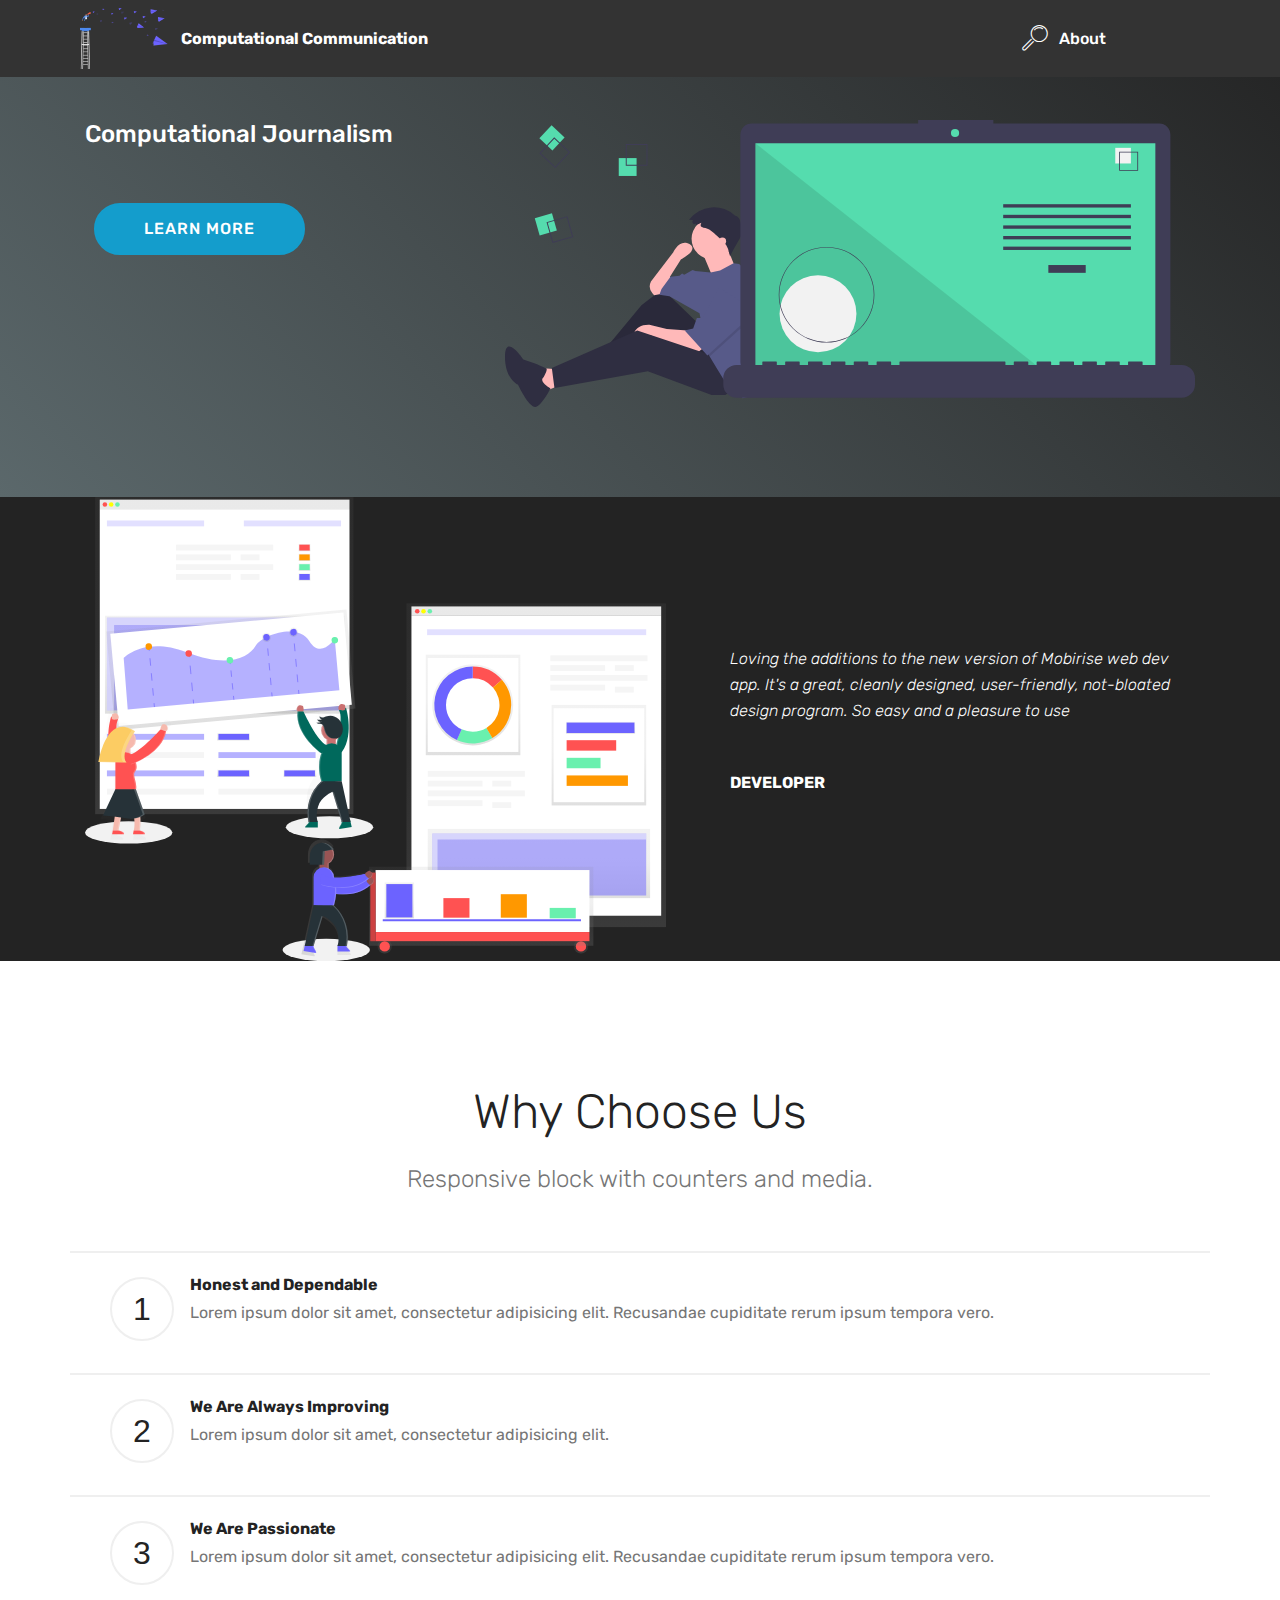
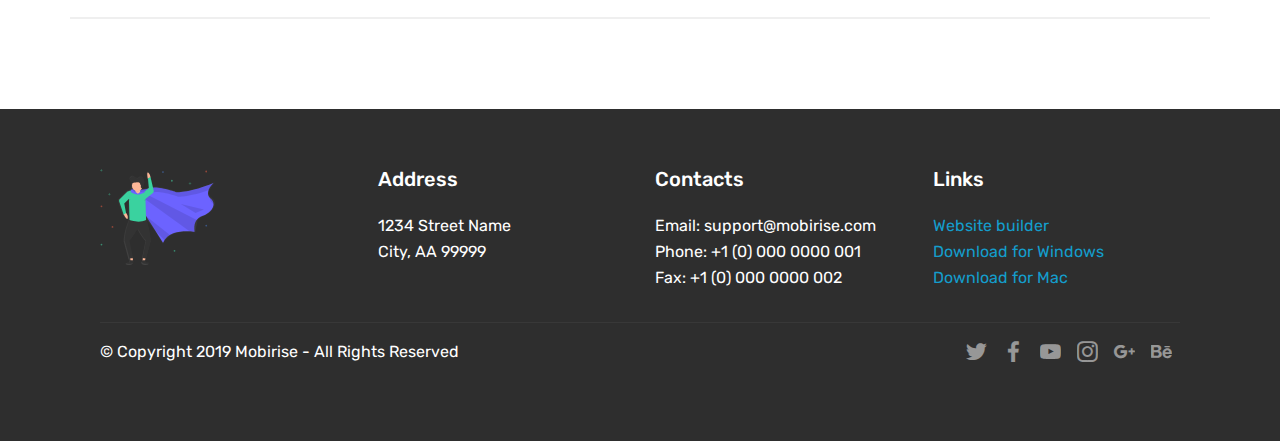
==== commit 6c5dcdb4: "3rd" ====
--- a/index.html
+++ b/index.html
@@ -6,7 +6,7 @@
   <meta http-equiv="X-UA-Compatible" content="IE=edge">
   <meta name="generator" content="Mobirise v4.9.1, mobirise.com">
   <meta name="viewport" content="width=device-width, initial-scale=1, minimum-scale=1">
-  <link rel="shortcut icon" href="assets/images/gotop-150x195.png" type="image/x-icon">
+  <link rel="shortcut icon" href="assets/images/undraw-news.svg" type="image/x-icon">
   <meta name="description" content="">
   <title>Home</title>
   <link rel="stylesheet" href="assets/web/assets/mobirise-icons/mobirise-icons.css">
@@ -14,6 +14,7 @@
   <link rel="stylesheet" href="assets/bootstrap/css/bootstrap.min.css">
   <link rel="stylesheet" href="assets/bootstrap/css/bootstrap-grid.min.css">
   <link rel="stylesheet" href="assets/bootstrap/css/bootstrap-reboot.min.css">
+  <link rel="stylesheet" href="assets/socicon/css/styles.css">
   <link rel="stylesheet" href="assets/dropdown/css/style.css">
   <link rel="stylesheet" href="assets/theme/css/style.css">
   <link rel="stylesheet" href="assets/mobirise/css/mbr-additional.css" type="text/css">
@@ -38,11 +39,11 @@
         <div class="menu-logo">
             <div class="navbar-brand">
                 <span class="navbar-logo">
-                    <a href="https://chengjunwang.com/about/" target="_blank">
-                         <img src="assets/images/gotop-150x195.png" alt="Mobirise" title="" style="height: 3.8rem;">
+                    <a href="https://chengjunwang.com/about/">
+                         <img src="assets/images/undraw-news.svg" alt="Mobirise" title="" style="height: 3.8rem;">
                     </a>
                 </span>
-                <span class="navbar-caption-wrap"><a class="navbar-caption text-white display-7" href="https://chengjunwang.com/about/" target="_blank">Cheng-Jun Wang</a></span>
+                <span class="navbar-caption-wrap"><a class="navbar-caption text-white display-7" href="https://chengjunwang.com/about/" target="_blank">Computational Communication</a></span>
             </div>
         </div>
         <div class="collapse navbar-collapse" id="navbarSupportedContent">
@@ -56,60 +57,212 @@
     </nav>
 </section>
 
-<section class="engine"><a href="https://mobirise.info/x">css templates</a></section><section class="header3 cid-rv31IiaBuS mbr-parallax-background" id="header3-7">
-
-    
-
-    <div class="mbr-overlay" style="opacity: 0.8; background-color: rgb(35, 35, 35);">
-    </div>
+<section class="engine"><a href="https://mobirise.info/m">free website design templates</a></section><section class="header3 cid-rv31IiaBuS" id="header3-7">
+
+    
+
+    
 
     <div class="container">
         <div class="media-container-row">
-            <div class="mbr-figure" style="width: 80%;">
-                <img src="assets/images/cj-2-397x278.png" alt="Mobirise" title="">
+            <div class="mbr-figure" style="width: 200%;">
+                <img src="assets/images/undraw-code2.svg" alt="Mobirise" title="">
             </div>
 
             <div class="media-content">
-                <h1 class="mbr-section-title mbr-white pb-3 mbr-fonts-style display-5">About</h1>
+                <h1 class="mbr-section-title mbr-white pb-3 mbr-fonts-style display-5">Computational Journalism</h1>
                 
                 <div class="mbr-section-text mbr-white pb-3 ">
+                    <p class="mbr-text mbr-fonts-style display-7"></p>
+                </div>
+                <div class="mbr-section-btn"><a class="btn btn-md btn-primary display-4" href="https://chengjunwang.com" target="_blank">LEARN MORE</a></div>
+            </div>
+        </div>
+    </div>
+
+</section>
+
+<section class="testimonials2 cid-rS7XXjKOgU" id="testimonials2-b">
+
+    
+
+    
+
+    <div class="container">
+        <div class="media-container-row">
+            <div class="mbr-figure pr-lg-5" style="width: 130%;">
+              <img src="assets/images/undraw-data.svg" alt="" title="">
+            </div>
+            <div class="media-content px-3 align-self-center mbr-white py-2">
+                    <p class="mbr-text testimonial-text mbr-fonts-style display-7">
+                       Loving the additions to the new version of Mobirise web dev app. It's a great, cleanly designed, user-friendly, not-bloated design program. So easy and a pleasure to use
+                    </p>
+                    <p class="mbr-author-name pt-4 mb-2 mbr-fonts-style display-7"></p>
+                    <p class="mbr-author-desc mbr-fonts-style display-7"><strong>
+                       DEVELOPER
+                    </strong></p>
+            </div>
+        </div>
+    </div>
+</section>
+
+<section class="counters5 counters cid-rS5XyJP0pU" id="counters5-a">
+
+    
+
+    
+
+    <div class="container pt-4 mt-2">
+        <h2 class="mbr-section-title pb-3 align-center mbr-fonts-style display-2">Why Choose Us</h2>
+        <h3 class="mbr-section-subtitle pb-5 align-center mbr-fonts-style display-5">
+            Responsive block with counters and media. 
+        </h3>
+        <div class="row justify-content-center">
+            <div class="cards-block">
+                <div class="cards-container">
+                    <div class="card px-3 align-left col-12">
+                        <div class="panel-item p-4 d-flex">
+                            <div class="card-img pr-3">
+                                <h3 class="img-text d-flex align-items-center justify-content-center">
+                                    1
+                                </h3>
+                            </div>
+                            <div class="card-text">
+                                <h4 class="mbr-content-title mbr-bold mbr-fonts-style display-7">Honest and Dependable</h4>
+                                <p class="mbr-content-text mbr-fonts-style display-7">
+                                    Lorem ipsum dolor sit amet, consectetur adipisicing elit. Recusandae cupiditate rerum ipsum tempora vero.</p>
+                            </div>
+                        </div>
+                    </div>
+                    <div class="card px-3 align-left col-12">
+                        <div class="panel-item p-4 d-flex">
+                            <div class="card-img pr-3">
+                                <h3 class="img-text d-flex align-items-center justify-content-center">
+                                    2
+                                </h3>
+                            </div>
+                            <div class="card-text">
+                                <h4 class="mbr-content-title mbr-bold mbr-fonts-style display-7">We Are Always Improving</h4>
+                                <p class="mbr-content-text mbr-fonts-style display-7">
+                                    Lorem ipsum dolor sit amet, consectetur adipisicing elit.
+                                </p>
+                            </div>
+                        </div>
+                    </div>
+                    <div class="card px-3 align-left col-12">
+                        <div class="panel-item p-4 d-flex">
+                            <div class="card-img pr-3">
+                                <h3 class="img-text d-flex align-items-center justify-content-center">
+                                    3
+                                </h3>
+                            </div>
+                            <div class="card-text">
+                                <h4 class="mbr-content-title mbr-bold mbr-fonts-style display-7">We Are Passionate</h4>
+                                <p class="mbr-content-text mbr-fonts-style display-7">
+                                    Lorem ipsum dolor sit amet, consectetur adipisicing elit. Recusandae cupiditate rerum ipsum tempora vero.</p>
+                            </div>
+                        </div>
+                    </div>
+                    
+                </div>
+            </div>
+        </div>
+    </div>
+</section>
+
+<section class="cid-rS7Y1MfiYR" id="footer1-c">
+
+    
+
+    
+
+    <div class="container">
+        <div class="media-container-row content text-white">
+            <div class="col-12 col-md-3">
+                <div class="media-wrap">
+                    <a href="https://mobirise.co/">
+                        <img src="assets/images/undraw-superman.svg" alt="Mobirise" title="">
+                    </a>
+                </div>
+            </div>
+            <div class="col-12 col-md-3 mbr-fonts-style display-7">
+                <h5 class="pb-3">
+                    Address
+                </h5>
+                <p class="mbr-text">
+                    1234 Street Name
+                    <br>City, AA 99999
+                </p>
+            </div>
+            <div class="col-12 col-md-3 mbr-fonts-style display-7">
+                <h5 class="pb-3">
+                    Contacts
+                </h5>
+                <p class="mbr-text">
+                    Email: support@mobirise.com
+                    <br>Phone: +1 (0) 000 0000 001
+                    <br>Fax: +1 (0) 000 0000 002
+                </p>
+            </div>
+            <div class="col-12 col-md-3 mbr-fonts-style display-7">
+                <h5 class="pb-3">
+                    Links
+                </h5>
+                <p class="mbr-text">
+                    <a class="text-primary" href="https://mobirise.co/">Website builder</a>
+                    <br><a class="text-primary" href="https://mobirise.co/">Download for Windows</a>
+                    <br><a class="text-primary" href="https://mobirise.co/">Download for Mac</a>
+                </p>
+            </div>
+        </div>
+        <div class="footer-lower">
+            <div class="media-container-row">
+                <div class="col-sm-12">
+                    <hr>
+                </div>
+            </div>
+            <div class="media-container-row mbr-white">
+                <div class="col-sm-6 copyright">
                     <p class="mbr-text mbr-fonts-style display-7">
-                        Cheng-Jun Wang is currently an associate professor in the School of Journalism and Communication, Nanjing University. He is the director of Ogilvy Data Science Lab, the associate director of Computational Communication Collaboratory, and a research member of Web Mining Lab. His research on computational communication appears in both SSCI and SCI indexed journals, such as Scientific Reports, PloS ONE, Physica A, Cyberpsychology.&nbsp;</p>
-                </div>
-                <div class="mbr-section-btn"><a class="btn btn-md btn-primary display-4" href="https://chengjunwang.com" target="_blank">LEARN MORE</a></div>
-            </div>
-        </div>
-    </div>
-
-</section>
-
-<section class="cid-rS5TnuqwTj mbr-fullscreen mbr-parallax-background" id="header2-9">
-
-    
-
-    <div class="mbr-overlay" style="opacity: 0.5; background-color: rgb(35, 35, 35);"></div>
-
-    <div class="container align-center">
-        <div class="row justify-content-md-center">
-            <div class="mbr-white col-md-10">
-                <h1 class="mbr-section-title mbr-bold pb-3 mbr-fonts-style display-1">
-                    FULL SCREEN INTRO
-                </h1>
-                
-                <p class="mbr-text pb-3 mbr-fonts-style display-5">
-                    Click any text to edit or style it. Select text to insert a link. Click blue "Gear" icon in the top right corner to hide/show buttons, text, title and change the block background. Click red "+" in the bottom right corner to add a new block. Use the top left menu to create new pages, sites and add themes.
-                </p>
-                <div class="mbr-section-btn">
-                    <a class="btn btn-md btn-secondary display-4" href="https://mobirise.co">LEARN MORE</a>
-                    <a class="btn btn-md btn-white-outline display-4" href="https://mobirise.co">LIVE DEMO</a>
-                </div>
-            </div>
-        </div>
-    </div>
-    <div class="mbr-arrow hidden-sm-down" aria-hidden="true">
-        <a href="#next">
-            <i class="mbri-down mbr-iconfont"></i>
-        </a>
+                        © Copyright 2019 Mobirise - All Rights Reserved
+                    </p>
+                </div>
+                <div class="col-md-6">
+                    <div class="social-list align-right">
+                        <div class="soc-item">
+                            <a href="https://twitter.com/mobirise" target="_blank">
+                                <span class="socicon-twitter socicon mbr-iconfont mbr-iconfont-social"></span>
+                            </a>
+                        </div>
+                        <div class="soc-item">
+                            <a href="https://www.facebook.com/pages/Mobirise/1616226671953247" target="_blank">
+                                <span class="socicon-facebook socicon mbr-iconfont mbr-iconfont-social"></span>
+                            </a>
+                        </div>
+                        <div class="soc-item">
+                            <a href="https://www.youtube.com/c/mobirise" target="_blank">
+                                <span class="socicon-youtube socicon mbr-iconfont mbr-iconfont-social"></span>
+                            </a>
+                        </div>
+                        <div class="soc-item">
+                            <a href="https://instagram.com/mobirise" target="_blank">
+                                <span class="socicon-instagram socicon mbr-iconfont mbr-iconfont-social"></span>
+                            </a>
+                        </div>
+                        <div class="soc-item">
+                            <a href="https://plus.google.com/u/0/+Mobirise" target="_blank">
+                                <span class="socicon-googleplus socicon mbr-iconfont mbr-iconfont-social"></span>
+                            </a>
+                        </div>
+                        <div class="soc-item">
+                            <a href="https://www.behance.net/Mobirise" target="_blank">
+                                <span class="socicon-behance socicon mbr-iconfont mbr-iconfont-social"></span>
+                            </a>
+                        </div>
+                    </div>
+                </div>
+            </div>
+        </div>
     </div>
 </section>
 
@@ -118,10 +271,10 @@
   <script src="assets/popper/popper.min.js"></script>
   <script src="assets/tether/tether.min.js"></script>
   <script src="assets/bootstrap/js/bootstrap.min.js"></script>
-  <script src="assets/smoothscroll/smooth-scroll.js"></script>
   <script src="assets/dropdown/js/script.min.js"></script>
   <script src="assets/touchswipe/jquery.touch-swipe.min.js"></script>
-  <script src="assets/parallax/jarallax.min.js"></script>
+  <script src="assets/viewportchecker/jquery.viewportchecker.js"></script>
+  <script src="assets/smoothscroll/smooth-scroll.js"></script>
   <script src="assets/theme/js/script.js"></script>
   
   
--- a/assets/socicon/css/styles.css
+++ b/assets/socicon/css/styles.css
@@ -0,0 +1,544 @@
+@charset "UTF-8";
+
+@font-face {
+  font-family: "socicon";
+  src:url("../fonts/socicon.eot");
+  src:url("../fonts/socicon.eot?#iefix") format("embedded-opentype"),
+    url("../fonts/socicon.woff") format("woff"),
+    url("../fonts/socicon.ttf") format("truetype"),
+    url("../fonts/socicon.svg#socicon") format("svg");
+  font-weight: normal;
+  font-style: normal;
+
+}
+
+[data-icon]:before {
+  font-family: "socicon" !important;
+  content: attr(data-icon);
+  font-style: normal !important;
+  font-weight: normal !important;
+  font-variant: normal !important;
+  text-transform: none !important;
+  speak: none;
+  line-height: 1;
+  -webkit-font-smoothing: antialiased;
+  -moz-osx-font-smoothing: grayscale;
+}
+
+[class^="socicon-"]:before,
+[class*=" socicon-"]:before {
+  font-family: "socicon" !important;
+  font-style: normal !important;
+  font-weight: normal !important;
+  font-variant: normal !important;
+  text-transform: none !important;
+  speak: none;
+  line-height: 1;
+  -webkit-font-smoothing: antialiased;
+  -moz-osx-font-smoothing: grayscale;
+}
+
+.socicon-modelmayhem:before {
+  content: "\e000";
+}
+.socicon-mixcloud:before {
+  content: "\e001";
+}
+.socicon-drupal:before {
+  content: "\e002";
+}
+.socicon-swarm:before {
+  content: "\e003";
+}
+.socicon-istock:before {
+  content: "\e004";
+}
+.socicon-yammer:before {
+  content: "\e005";
+}
+.socicon-ello:before {
+  content: "\e006";
+}
+.socicon-stackoverflow:before {
+  content: "\e007";
+}
+.socicon-persona:before {
+  content: "\e008";
+}
+.socicon-triplej:before {
+  content: "\e009";
+}
+.socicon-houzz:before {
+  content: "\e00a";
+}
+.socicon-rss:before {
+  content: "\e00b";
+}
+.socicon-paypal:before {
+  content: "\e00c";
+}
+.socicon-odnoklassniki:before {
+  content: "\e00d";
+}
+.socicon-airbnb:before {
+  content: "\e00e";
+}
+.socicon-periscope:before {
+  content: "\e00f";
+}
+.socicon-outlook:before {
+  content: "\e010";
+}
+.socicon-coderwall:before {
+  content: "\e011";
+}
+.socicon-tripadvisor:before {
+  content: "\e012";
+}
+.socicon-appnet:before {
+  content: "\e013";
+}
+.socicon-goodreads:before {
+  content: "\e014";
+}
+.socicon-tripit:before {
+  content: "\e015";
+}
+.socicon-lanyrd:before {
+  content: "\e016";
+}
+.socicon-slideshare:before {
+  content: "\e017";
+}
+.socicon-buffer:before {
+  content: "\e018";
+}
+.socicon-disqus:before {
+  content: "\e019";
+}
+.socicon-vkontakte:before {
+  content: "\e01a";
+}
+.socicon-whatsapp:before {
+  content: "\e01b";
+}
+.socicon-patreon:before {
+  content: "\e01c";
+}
+.socicon-storehouse:before {
+  content: "\e01d";
+}
+.socicon-pocket:before {
+  content: "\e01e";
+}
+.socicon-mail:before {
+  content: "\e01f";
+}
+.socicon-blogger:before {
+  content: "\e020";
+}
+.socicon-technorati:before {
+  content: "\e021";
+}
+.socicon-reddit:before {
+  content: "\e022";
+}
+.socicon-dribbble:before {
+  content: "\e023";
+}
+.socicon-stumbleupon:before {
+  content: "\e024";
+}
+.socicon-digg:before {
+  content: "\e025";
+}
+.socicon-envato:before {
+  content: "\e026";
+}
+.socicon-behance:before {
+  content: "\e027";
+}
+.socicon-delicious:before {
+  content: "\e028";
+}
+.socicon-deviantart:before {
+  content: "\e029";
+}
+.socicon-forrst:before {
+  content: "\e02a";
+}
+.socicon-play:before {
+  content: "\e02b";
+}
+.socicon-zerply:before {
+  content: "\e02c";
+}
+.socicon-wikipedia:before {
+  content: "\e02d";
+}
+.socicon-apple:before {
+  content: "\e02e";
+}
+.socicon-flattr:before {
+  content: "\e02f";
+}
+.socicon-github:before {
+  content: "\e030";
+}
+.socicon-renren:before {
+  content: "\e031";
+}
+.socicon-friendfeed:before {
+  content: "\e032";
+}
+.socicon-newsvine:before {
+  content: "\e033";
+}
+.socicon-identica:before {
+  content: "\e034";
+}
+.socicon-bebo:before {
+  content: "\e035";
+}
+.socicon-zynga:before {
+  content: "\e036";
+}
+.socicon-steam:before {
+  content: "\e037";
+}
+.socicon-xbox:before {
+  content: "\e038";
+}
+.socicon-windows:before {
+  content: "\e039";
+}
+.socicon-qq:before {
+  content: "\e03a";
+}
+.socicon-douban:before {
+  content: "\e03b";
+}
+.socicon-meetup:before {
+  content: "\e03c";
+}
+.socicon-playstation:before {
+  content: "\e03d";
+}
+.socicon-android:before {
+  content: "\e03e";
+}
+.socicon-snapchat:before {
+  content: "\e03f";
+}
+.socicon-twitter:before {
+  content: "\e040";
+}
+.socicon-facebook:before {
+  content: "\e041";
+}
+.socicon-googleplus:before {
+  content: "\e042";
+}
+.socicon-pinterest:before {
+  content: "\e043";
+}
+.socicon-foursquare:before {
+  content: "\e044";
+}
+.socicon-yahoo:before {
+  content: "\e045";
+}
+.socicon-skype:before {
+  content: "\e046";
+}
+.socicon-yelp:before {
+  content: "\e047";
+}
+.socicon-feedburner:before {
+  content: "\e048";
+}
+.socicon-linkedin:before {
+  content: "\e049";
+}
+.socicon-viadeo:before {
+  content: "\e04a";
+}
+.socicon-xing:before {
+  content: "\e04b";
+}
+.socicon-myspace:before {
+  content: "\e04c";
+}
+.socicon-soundcloud:before {
+  content: "\e04d";
+}
+.socicon-spotify:before {
+  content: "\e04e";
+}
+.socicon-grooveshark:before {
+  content: "\e04f";
+}
+.socicon-lastfm:before {
+  content: "\e050";
+}
+.socicon-youtube:before {
+  content: "\e051";
+}
+.socicon-vimeo:before {
+  content: "\e052";
+}
+.socicon-dailymotion:before {
+  content: "\e053";
+}
+.socicon-vine:before {
+  content: "\e054";
+}
+.socicon-flickr:before {
+  content: "\e055";
+}
+.socicon-500px:before {
+  content: "\e056";
+}
+.socicon-wordpress:before {
+  content: "\e058";
+}
+.socicon-tumblr:before {
+  content: "\e059";
+}
+.socicon-twitch:before {
+  content: "\e05a";
+}
+.socicon-8tracks:before {
+  content: "\e05b";
+}
+.socicon-amazon:before {
+  content: "\e05c";
+}
+.socicon-icq:before {
+  content: "\e05d";
+}
+.socicon-smugmug:before {
+  content: "\e05e";
+}
+.socicon-ravelry:before {
+  content: "\e05f";
+}
+.socicon-weibo:before {
+  content: "\e060";
+}
+.socicon-baidu:before {
+  content: "\e061";
+}
+.socicon-angellist:before {
+  content: "\e062";
+}
+.socicon-ebay:before {
+  content: "\e063";
+}
+.socicon-imdb:before {
+  content: "\e064";
+}
+.socicon-stayfriends:before {
+  content: "\e065";
+}
+.socicon-residentadvisor:before {
+  content: "\e066";
+}
+.socicon-google:before {
+  content: "\e067";
+}
+.socicon-yandex:before {
+  content: "\e068";
+}
+.socicon-sharethis:before {
+  content: "\e069";
+}
+.socicon-bandcamp:before {
+  content: "\e06a";
+}
+.socicon-itunes:before {
+  content: "\e06b";
+}
+.socicon-deezer:before {
+  content: "\e06c";
+}
+.socicon-telegram:before {
+  content: "\e06e";
+}
+.socicon-openid:before {
+  content: "\e06f";
+}
+.socicon-amplement:before {
+  content: "\e070";
+}
+.socicon-viber:before {
+  content: "\e071";
+}
+.socicon-zomato:before {
+  content: "\e072";
+}
+.socicon-draugiem:before {
+  content: "\e074";
+}
+.socicon-endomodo:before {
+  content: "\e075";
+}
+.socicon-filmweb:before {
+  content: "\e076";
+}
+.socicon-stackexchange:before {
+  content: "\e077";
+}
+.socicon-wykop:before {
+  content: "\e078";
+}
+.socicon-teamspeak:before {
+  content: "\e079";
+}
+.socicon-teamviewer:before {
+  content: "\e07a";
+}
+.socicon-ventrilo:before {
+  content: "\e07b";
+}
+.socicon-younow:before {
+  content: "\e07c";
+}
+.socicon-raidcall:before {
+  content: "\e07d";
+}
+.socicon-mumble:before {
+  content: "\e07e";
+}
+.socicon-medium:before {
+  content: "\e06d";
+}
+.socicon-bebee:before {
+  content: "\e07f";
+}
+.socicon-hitbox:before {
+  content: "\e080";
+}
+.socicon-reverbnation:before {
+  content: "\e081";
+}
+.socicon-formulr:before {
+  content: "\e082";
+}
+.socicon-instagram:before {
+  content: "\e057";
+}
+.socicon-battlenet:before {
+  content: "\e083";
+}
+.socicon-chrome:before {
+  content: "\e084";
+}
+.socicon-discord:before {
+  content: "\e086";
+}
+.socicon-issuu:before {
+  content: "\e087";
+}
+.socicon-macos:before {
+  content: "\e088";
+}
+.socicon-firefox:before {
+  content: "\e089";
+}
+.socicon-opera:before {
+  content: "\e08d";
+}
+.socicon-keybase:before {
+  content: "\e090";
+}
+.socicon-alliance:before {
+  content: "\e091";
+}
+.socicon-livejournal:before {
+  content: "\e092";
+}
+.socicon-googlephotos:before {
+  content: "\e093";
+}
+.socicon-horde:before {
+  content: "\e094";
+}
+.socicon-etsy:before {
+  content: "\e095";
+}
+.socicon-zapier:before {
+  content: "\e096";
+}
+.socicon-google-scholar:before {
+  content: "\e097";
+}
+.socicon-researchgate:before {
+  content: "\e098";
+}
+.socicon-wechat:before {
+  content: "\e099";
+}
+.socicon-strava:before {
+  content: "\e09a";
+}
+.socicon-line:before {
+  content: "\e09b";
+}
+.socicon-lyft:before {
+  content: "\e09c";
+}
+.socicon-uber:before {
+  content: "\e09d";
+}
+.socicon-songkick:before {
+  content: "\e09e";
+}
+.socicon-viewbug:before {
+  content: "\e09f";
+}
+.socicon-googlegroups:before {
+  content: "\e0a0";
+}
+.socicon-quora:before {
+  content: "\e073";
+}
+.socicon-diablo:before {
+  content: "\e085";
+}
+.socicon-blizzard:before {
+  content: "\e0a1";
+}
+.socicon-hearthstone:before {
+  content: "\e08b";
+}
+.socicon-heroes:before {
+  content: "\e08a";
+}
+.socicon-overwatch:before {
+  content: "\e08c";
+}
+.socicon-warcraft:before {
+  content: "\e08e";
+}
+.socicon-starcraft:before {
+  content: "\e08f";
+}
+.socicon-beam:before {
+  content: "\e0a2";
+}
+.socicon-curse:before {
+  content: "\e0a3";
+}
+.socicon-player:before {
+  content: "\e0a4";
+}
+.socicon-streamjar:before {
+  content: "\e0a5";
+}
+.socicon-nintendo:before {
+  content: "\e0a6";
+}
+.socicon-hellocoton:before {
+  content: "\e0a7";
+}
--- a/assets/mobirise/css/mbr-additional.css
+++ b/assets/mobirise/css/mbr-additional.css
@@ -1773,11 +1773,18 @@
 .cid-rv31IiaBuS {
   padding-top: 120px;
   padding-bottom: 90px;
-  background-image: url("../../../assets/images/background4.jpg");
+  background-color: #5b686b;
+  background: linear-gradient(45deg, #5b686b, #232323);
+}
+.cid-rv31IiaBuS .media-container-row {
+  flex-direction: row-reverse;
+  -webkit-flex-direction: row-reverse;
 }
 @media (min-width: 992px) {
   .cid-rv31IiaBuS .mbr-figure {
     padding-right: 4rem;
+    padding-right: 0;
+    padding-left: 4rem;
   }
 }
 @media (max-width: 991px) {
@@ -1794,8 +1801,161 @@
 .cid-rv31IiaBuS .mbr-section-btn {
   text-align: left;
 }
-.cid-rS5TnuqwTj {
-  background-image: url("../../../assets/images/background4.jpg");
+.cid-rS7XXjKOgU {
+  padding-top: 0px;
+  padding-bottom: 0px;
+  background-color: #232323;
+}
+.cid-rS7XXjKOgU .testimonial-text {
+  font-style: italic;
+  font-weight: 300;
+}
+.cid-rS7XXjKOgU .mbr-author-name {
+  font-weight: bold;
+}
+.cid-rS7XXjKOgU .media-container-row {
+  word-wrap: break-word;
+  word-break: break-word;
+}
+@media (max-width: 991px) {
+  .cid-rS7XXjKOgU .mbr-figure,
+  .cid-rS7XXjKOgU img {
+    max-height: 300px;
+    width: auto;
+    margin: auto;
+  }
+  .cid-rS7XXjKOgU .media-content {
+    padding-top: 1.5rem !important;
+  }
+}
+.cid-rS5XyJP0pU {
+  padding-top: 90px;
+  padding-bottom: 90px;
+  background-color: #ffffff;
+}
+.cid-rS5XyJP0pU .mbr-section-subtitle {
+  color: #767676;
+  font-weight: 300;
+}
+.cid-rS5XyJP0pU .mbr-content-text {
+  color: #767676;
+  margin-bottom: 0;
+}
+.cid-rS5XyJP0pU .card {
+  word-wrap: break-word;
+  flex-shrink: 0;
+  -webkit-flex-shrink: 0;
+}
+.cid-rS5XyJP0pU .img-text {
+  width: 64px;
+  height: 64px;
+  font-size: 32px;
+  border: 2px solid #efefef;
+  border-radius: 50%;
+}
+@media (max-width: 991px) {
+  .cid-rS5XyJP0pU .img-text {
+    width: 48px;
+    height: 48px;
+    font-size: 24px;
+  }
+}
+@media (min-width: 992px) {
+  .cid-rS5XyJP0pU .cards-block {
+    border-top: 2px solid #efefef;
+  }
+}
+.cid-rS5XyJP0pU .cards-block .card {
+  border-bottom: 2px solid #efefef;
+  border-radius: 0;
+}
+.cid-rS5XyJP0pU .cards-container {
+  display: flex;
+  -webkit-flex-direction: row;
+  flex-direction: row;
+  -webkit-flex-wrap: wrap;
+  flex-wrap: wrap;
+  -webkit-justify-content: center;
+  justify-content: center;
+  word-break: break-word;
+}
+@media (max-width: 767px) {
+  .cid-rS5XyJP0pU .panel-item {
+    flex-direction: column;
+    align-items: center;
+  }
+  .cid-rS5XyJP0pU .panel-item .card-img {
+    padding: 0;
+    padding-bottom: 1rem;
+  }
+}
+.cid-rS7Y1MfiYR {
+  padding-top: 60px;
+  padding-bottom: 60px;
+  background-color: #2e2e2e;
+}
+@media (max-width: 767px) {
+  .cid-rS7Y1MfiYR .content {
+    text-align: center;
+  }
+  .cid-rS7Y1MfiYR .content > div:not(:last-child) {
+    margin-bottom: 2rem;
+  }
+}
+@media (max-width: 767px) {
+  .cid-rS7Y1MfiYR .media-wrap {
+    margin-bottom: 1rem;
+  }
+}
+.cid-rS7Y1MfiYR .media-wrap .mbr-iconfont-logo {
+  font-size: 7.5rem;
+  color: #f36;
+}
+.cid-rS7Y1MfiYR .media-wrap img {
+  height: 6rem;
+}
+@media (max-width: 767px) {
+  .cid-rS7Y1MfiYR .footer-lower .copyright {
+    margin-bottom: 1rem;
+    text-align: center;
+  }
+}
+.cid-rS7Y1MfiYR .footer-lower hr {
+  margin: 1rem 0;
+  border-color: #fff;
+  opacity: .05;
+}
+.cid-rS7Y1MfiYR .footer-lower .social-list {
+  padding-left: 0;
+  margin-bottom: 0;
+  list-style: none;
+  display: flex;
+  -webkit-flex-wrap: wrap;
+  flex-wrap: wrap;
+  -webkit-justify-content: flex-end;
+  justify-content: flex-end;
+}
+.cid-rS7Y1MfiYR .footer-lower .social-list .mbr-iconfont-social {
+  font-size: 1.3rem;
+  color: #fff;
+}
+.cid-rS7Y1MfiYR .footer-lower .social-list .soc-item {
+  margin: 0 .5rem;
+}
+.cid-rS7Y1MfiYR .footer-lower .social-list a {
+  margin: 0;
+  opacity: .5;
+  -webkit-transition: .2s linear;
+  transition: .2s linear;
+}
+.cid-rS7Y1MfiYR .footer-lower .social-list a:hover {
+  opacity: 1;
+}
+@media (max-width: 767px) {
+  .cid-rS7Y1MfiYR .footer-lower .social-list {
+    -webkit-justify-content: center;
+    justify-content: center;
+  }
 }
 .cid-qTkzRZLJNu .navbar {
   padding: .5rem 0;
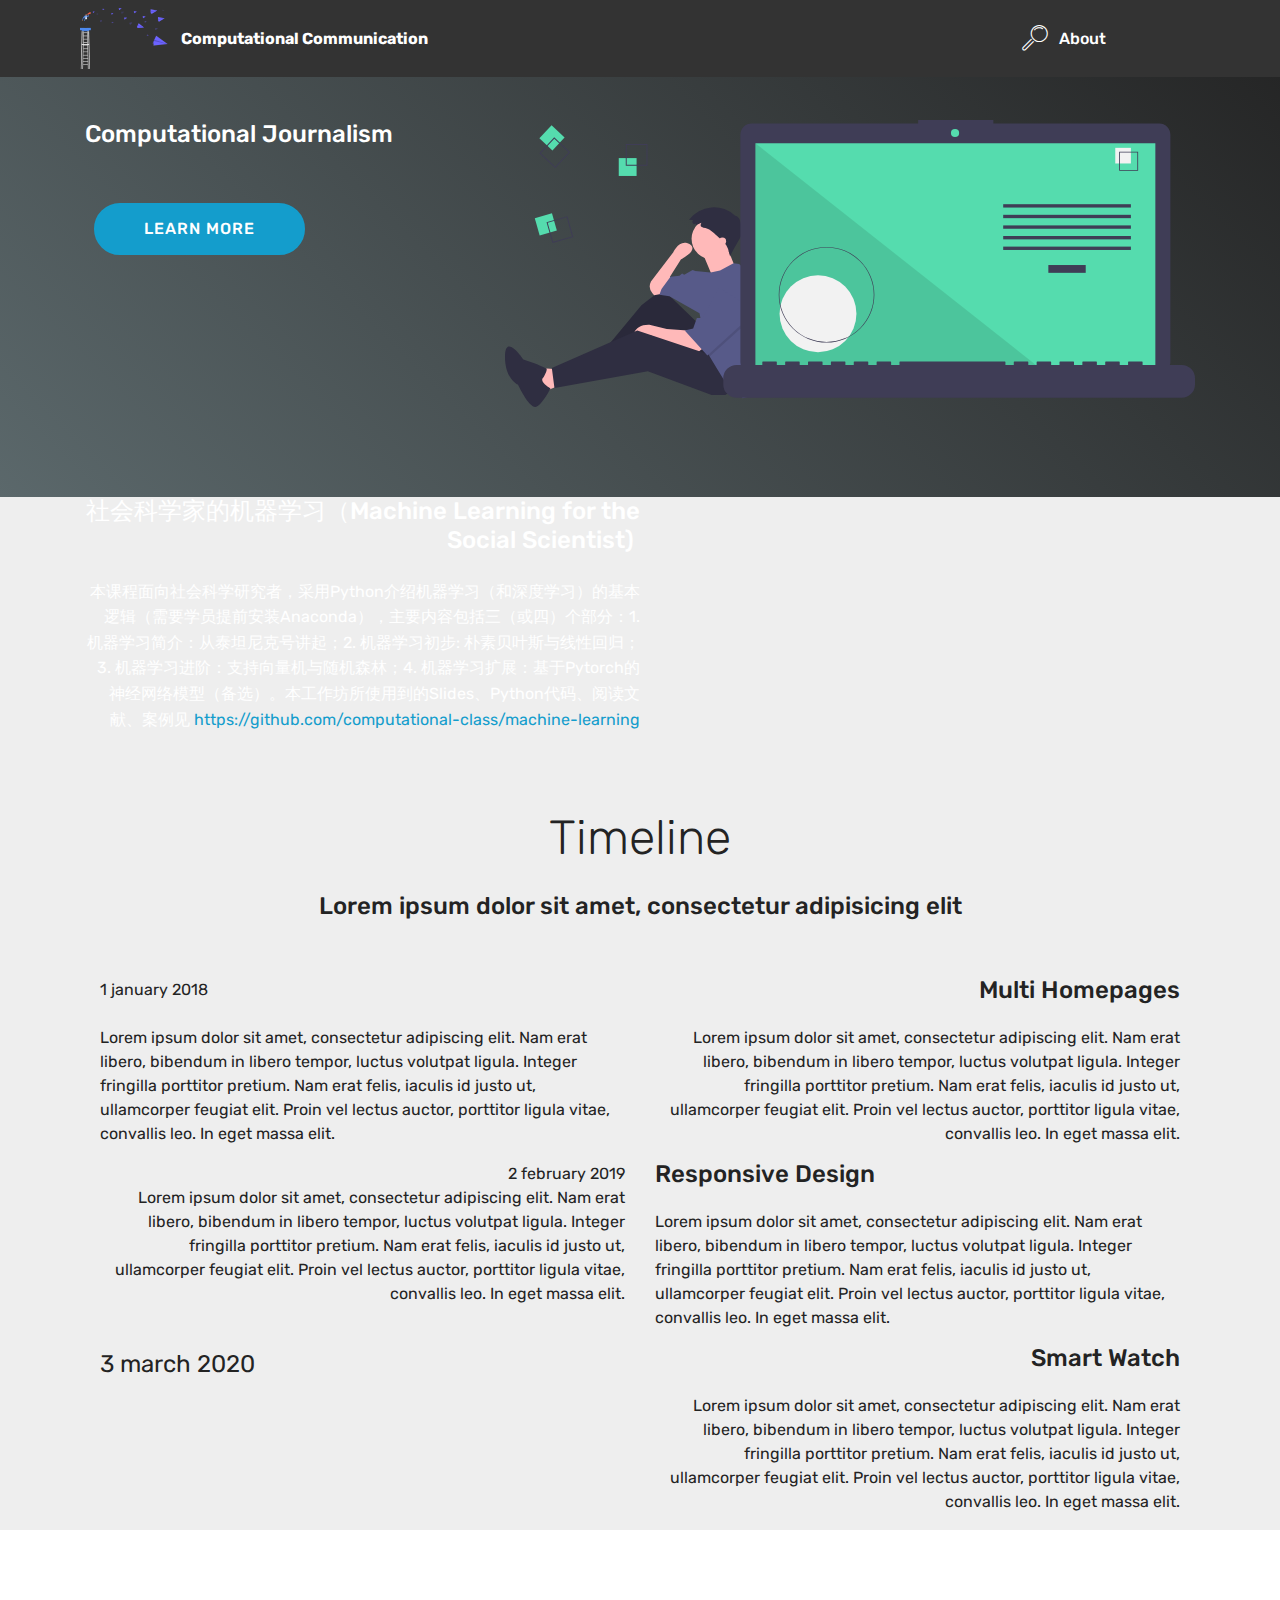
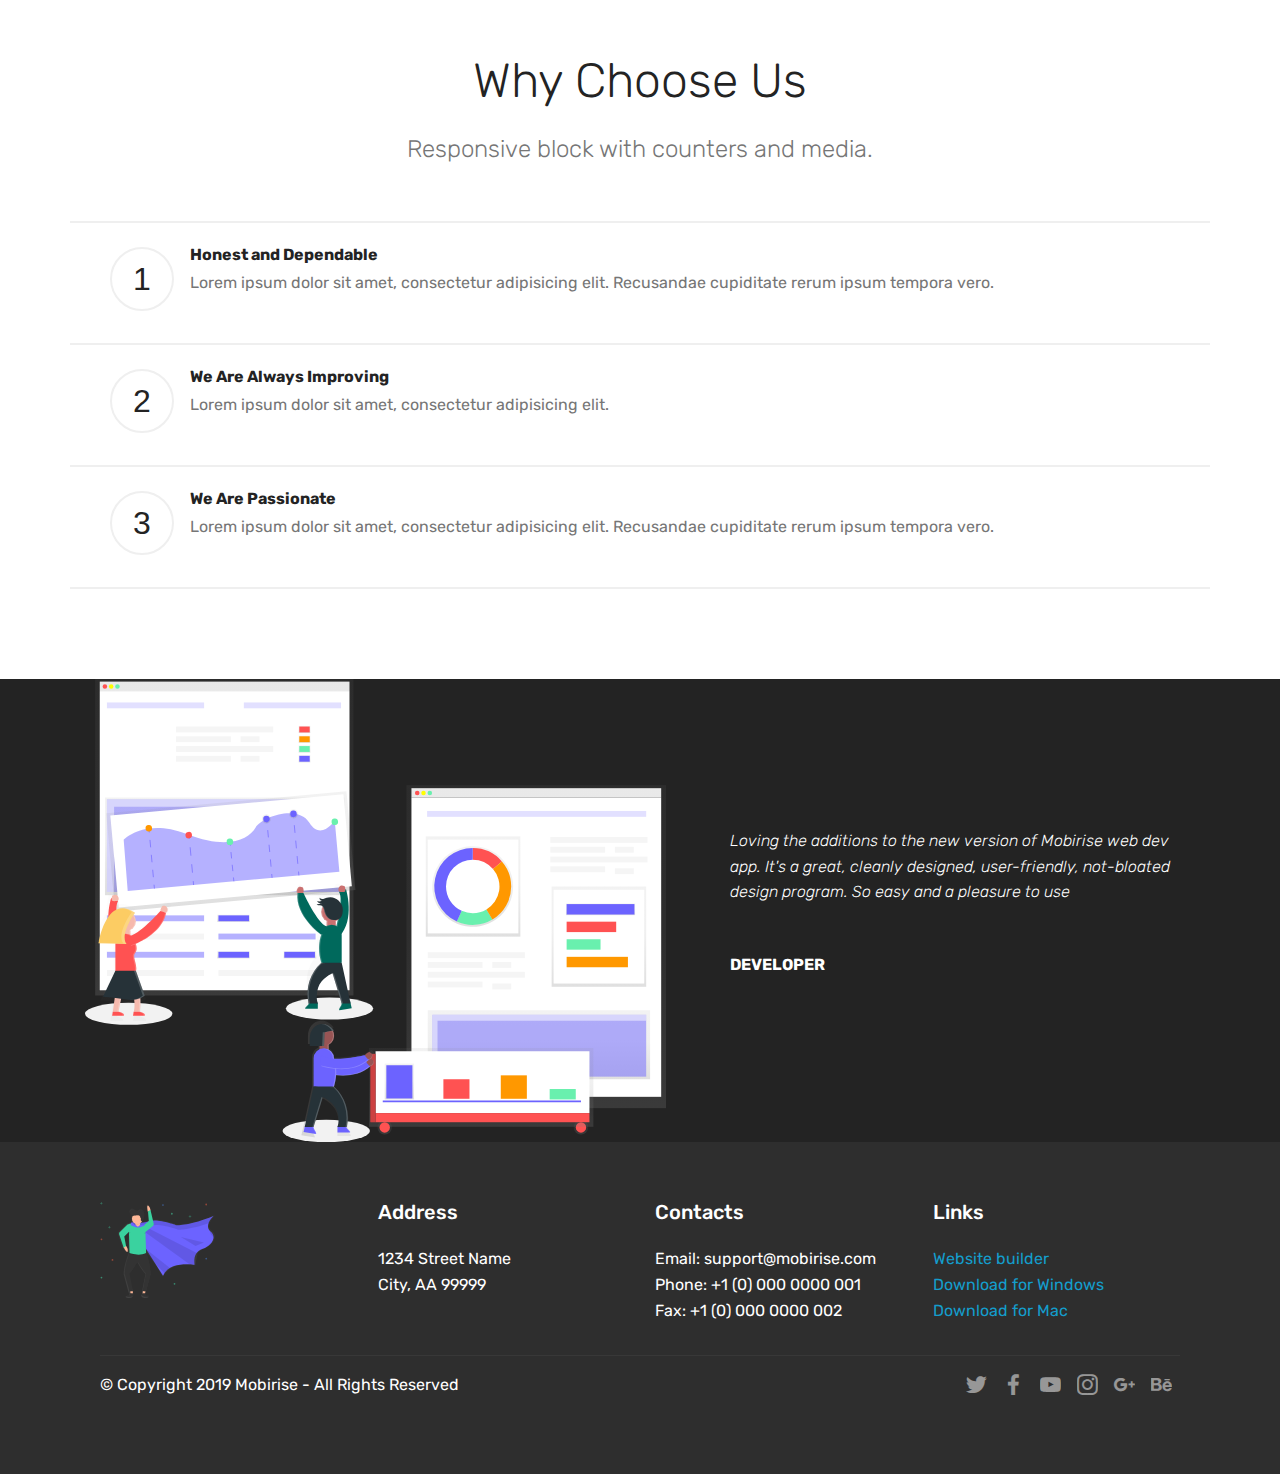
==== commit 01637a63: ":art: insert videos" ====
--- a/index.html
+++ b/index.html
@@ -57,7 +57,7 @@
     </nav>
 </section>
 
-<section class="engine"><a href="https://mobirise.info/m">free website design templates</a></section><section class="header3 cid-rv31IiaBuS" id="header3-7">
+<section class="engine"><a href="https://mobirise.info/m">free web design templates</a></section><section class="header3 cid-rv31IiaBuS" id="header3-7">
 
     
 
@@ -82,7 +82,7 @@
 
 </section>
 
-<section class="testimonials2 cid-rS7XXjKOgU" id="testimonials2-b">
+<section class="header7 cid-rW6dqIPfNK" id="header7-7">
 
     
 
@@ -90,18 +90,119 @@
 
     <div class="container">
         <div class="media-container-row">
-            <div class="mbr-figure pr-lg-5" style="width: 130%;">
-              <img src="assets/images/undraw-data.svg" alt="" title="">
-            </div>
-            <div class="media-content px-3 align-self-center mbr-white py-2">
-                    <p class="mbr-text testimonial-text mbr-fonts-style display-7">
-                       Loving the additions to the new version of Mobirise web dev app. It's a great, cleanly designed, user-friendly, not-bloated design program. So easy and a pleasure to use
+
+            <div class="media-content align-right">
+                <h1 class="mbr-section-title mbr-white pb-3 mbr-fonts-style display-5">社会科学家的机器学习（Machine Learning for the Social Scientist)&nbsp;</h1>
+                <div class="mbr-section-text mbr-white pb-3">
+                    <p class="mbr-text mbr-fonts-style display-7">本课程面向社会科学研究者，采用Python介绍机器学习（和深度学习）的基本逻辑（需要学员提前安装Anaconda），主要内容包括三（或四）个部分：1. 机器学习简介：从泰坦尼克号讲起；2. 机器学习初步: 朴素贝叶斯与线性回归；3. 机器学习进阶：支持向量机与随机森林；4. 机器学习扩展：基于Pytorch的神经网络模型（备选）。本工作坊所使用到的Slides、Python代码、阅读文献、案例见 <a href="https://github.com/computational-class/machine-learning" target="_blank">https://github.com/computational-class/machine-learning</a><br></p><p></p><p></p>
+                </div>
+                
+            </div>
+
+            <div class="mbr-figure" style="width: 100%;"><iframe class="mbr-embedded-video" src="https://player.bilibili.com/player.html?aid=80851723&amp;bvid=BV1dJ411Y77m&amp;cid=138380547&amp;page=1&amp;loop=0&amp;autoplay=0" width="1280" height="720" frameborder="0" allowfullscreen></iframe></div>
+
+        </div>
+    </div>
+</section>
+
+<section class="timeline1 cid-rW6gNlNSVC" id="timeline1-8">
+
+    
+
+    
+
+    <div class="container align-center">
+        <h2 class="mbr-section-title pb-3 mbr-fonts-style display-2">
+            Timeline
+        </h2>
+        <h3 class="mbr-section-subtitle pb-5 mbr-fonts-style display-5">
+            Lorem ipsum dolor sit amet, consectetur adipisicing elit
+        </h3>
+
+        <div class="container timelines-container" mbri-timelines="">
+            <div class="row timeline-element reverse separline">      
+                 <div class="timeline-date-panel col-xs-12 col-md-6  align-left">         
+                    <div class="time-line-date-content">
+                        <p class="mbr-timeline-date mbr-fonts-style display-7">
+                            1 january 2018  
+                        <br><br>Lorem ipsum dolor sit amet, consectetur adipiscing elit. Nam erat libero, bibendum in libero tempor, luctus volutpat ligula. Integer fringilla porttitor pretium. Nam erat felis, iaculis id justo ut, ullamcorper feugiat elit. Proin vel lectus auctor, porttitor ligula vitae, convallis leo. In eget massa elit.<br></p>
+                    </div>
+                </div>
+           <span class="iconBackground"></span>
+            <div class="col-xs-12 col-md-6 align-right">
+                <div class="timeline-text-content">
+                    <h4 class="mbr-timeline-title pb-3 mbr-fonts-style display-5">
+                        Multi Homepages
+                    </h4>
+                    <p class="mbr-timeline-text mbr-fonts-style display-7">
+                        Lorem ipsum dolor sit amet, consectetur adipiscing elit. Nam erat libero, bibendum in libero tempor, luctus volutpat ligula. Integer fringilla porttitor pretium. Nam erat felis, iaculis id justo ut, ullamcorper feugiat elit. Proin vel lectus auctor, porttitor ligula vitae, convallis leo. In eget massa elit.
                     </p>
-                    <p class="mbr-author-name pt-4 mb-2 mbr-fonts-style display-7"></p>
-                    <p class="mbr-author-desc mbr-fonts-style display-7"><strong>
-                       DEVELOPER
-                    </strong></p>
-            </div>
+                 </div>
+            </div>
+            </div>
+
+            <div class="row timeline-element  separline">
+                <div class="timeline-date-panel col-xs-12 col-md-6 align-right">
+                    <div class="time-line-date-content">
+                        <p class="mbr-timeline-date mbr-fonts-style display-7">
+                            2 february 2019  
+                        <br>Lorem ipsum dolor sit amet, consectetur adipiscing elit. Nam erat libero, bibendum in libero tempor, luctus volutpat ligula. Integer fringilla porttitor pretium. Nam erat felis, iaculis id justo ut, ullamcorper feugiat elit. Proin vel lectus auctor, porttitor ligula vitae, convallis leo. In eget massa elit.<br></p>
+                    </div>
+                </div>
+                <span class="iconBackground"></span>
+                <div class="col-xs-12 col-md-6 align-left ">
+                    <div class="timeline-text-content">
+                        <h4 class="mbr-timeline-title pb-3 mbr-fonts-style display-5">
+                            Responsive Design
+                        </h4>
+                        <p class="mbr-timeline-text mbr-fonts-style display-7">
+                            Lorem ipsum dolor sit amet, consectetur adipiscing elit. Nam erat libero, bibendum in libero tempor, luctus volutpat ligula. Integer fringilla porttitor pretium. Nam erat felis, iaculis id justo ut, ullamcorper feugiat elit. Proin vel lectus auctor, porttitor ligula vitae, convallis leo. In eget massa elit.
+                        </p>
+                    </div>
+                </div>
+            </div> 
+
+
+            <div class="row timeline-element reverse">
+                <div class="timeline-date-panel col-xs-12 col-md-6  align-left">
+                    <div class="time-line-date-content">
+                        <p class="mbr-timeline-date mbr-fonts-style display-5">
+                            3 march 2020
+                        </p>
+                    </div>
+                </div>
+                <span class="iconBackground"></span>
+                <div class="col-xs-12 col-md-6 align-right">
+                    <div class="timeline-text-content">
+                        <h4 class="mbr-timeline-title pb-3 mbr-fonts-style display-5">
+                            Smart Watch
+                        </h4>      
+                        <p class="mbr-timeline-text mbr-fonts-style display-7">
+                            Lorem ipsum dolor sit amet, consectetur adipiscing elit. Nam erat libero, bibendum in libero tempor, luctus volutpat ligula. Integer fringilla porttitor pretium. Nam erat felis, iaculis id justo ut, ullamcorper feugiat elit. Proin vel lectus auctor, porttitor ligula vitae, convallis leo. In eget massa elit.
+                        </p>
+                    </div>
+                </div>
+            </div>
+
+            
+
+
+            
+
+
+            
+
+            
+
+            
+
+            
+
+            
+
+            
+
+            
         </div>
     </div>
 </section>
@@ -170,6 +271,30 @@
     </div>
 </section>
 
+<section class="testimonials2 cid-rS7XXjKOgU" id="testimonials2-b">
+
+    
+
+    
+
+    <div class="container">
+        <div class="media-container-row">
+            <div class="mbr-figure pr-lg-5" style="width: 130%;">
+              <img src="assets/images/undraw-data.svg" alt="" title="">
+            </div>
+            <div class="media-content px-3 align-self-center mbr-white py-2">
+                    <p class="mbr-text testimonial-text mbr-fonts-style display-7">
+                       Loving the additions to the new version of Mobirise web dev app. It's a great, cleanly designed, user-friendly, not-bloated design program. So easy and a pleasure to use
+                    </p>
+                    <p class="mbr-author-name pt-4 mb-2 mbr-fonts-style display-7"></p>
+                    <p class="mbr-author-desc mbr-fonts-style display-7"><strong>
+                       DEVELOPER
+                    </strong></p>
+            </div>
+        </div>
+    </div>
+</section>
+
 <section class="cid-rS7Y1MfiYR" id="footer1-c">
 
     
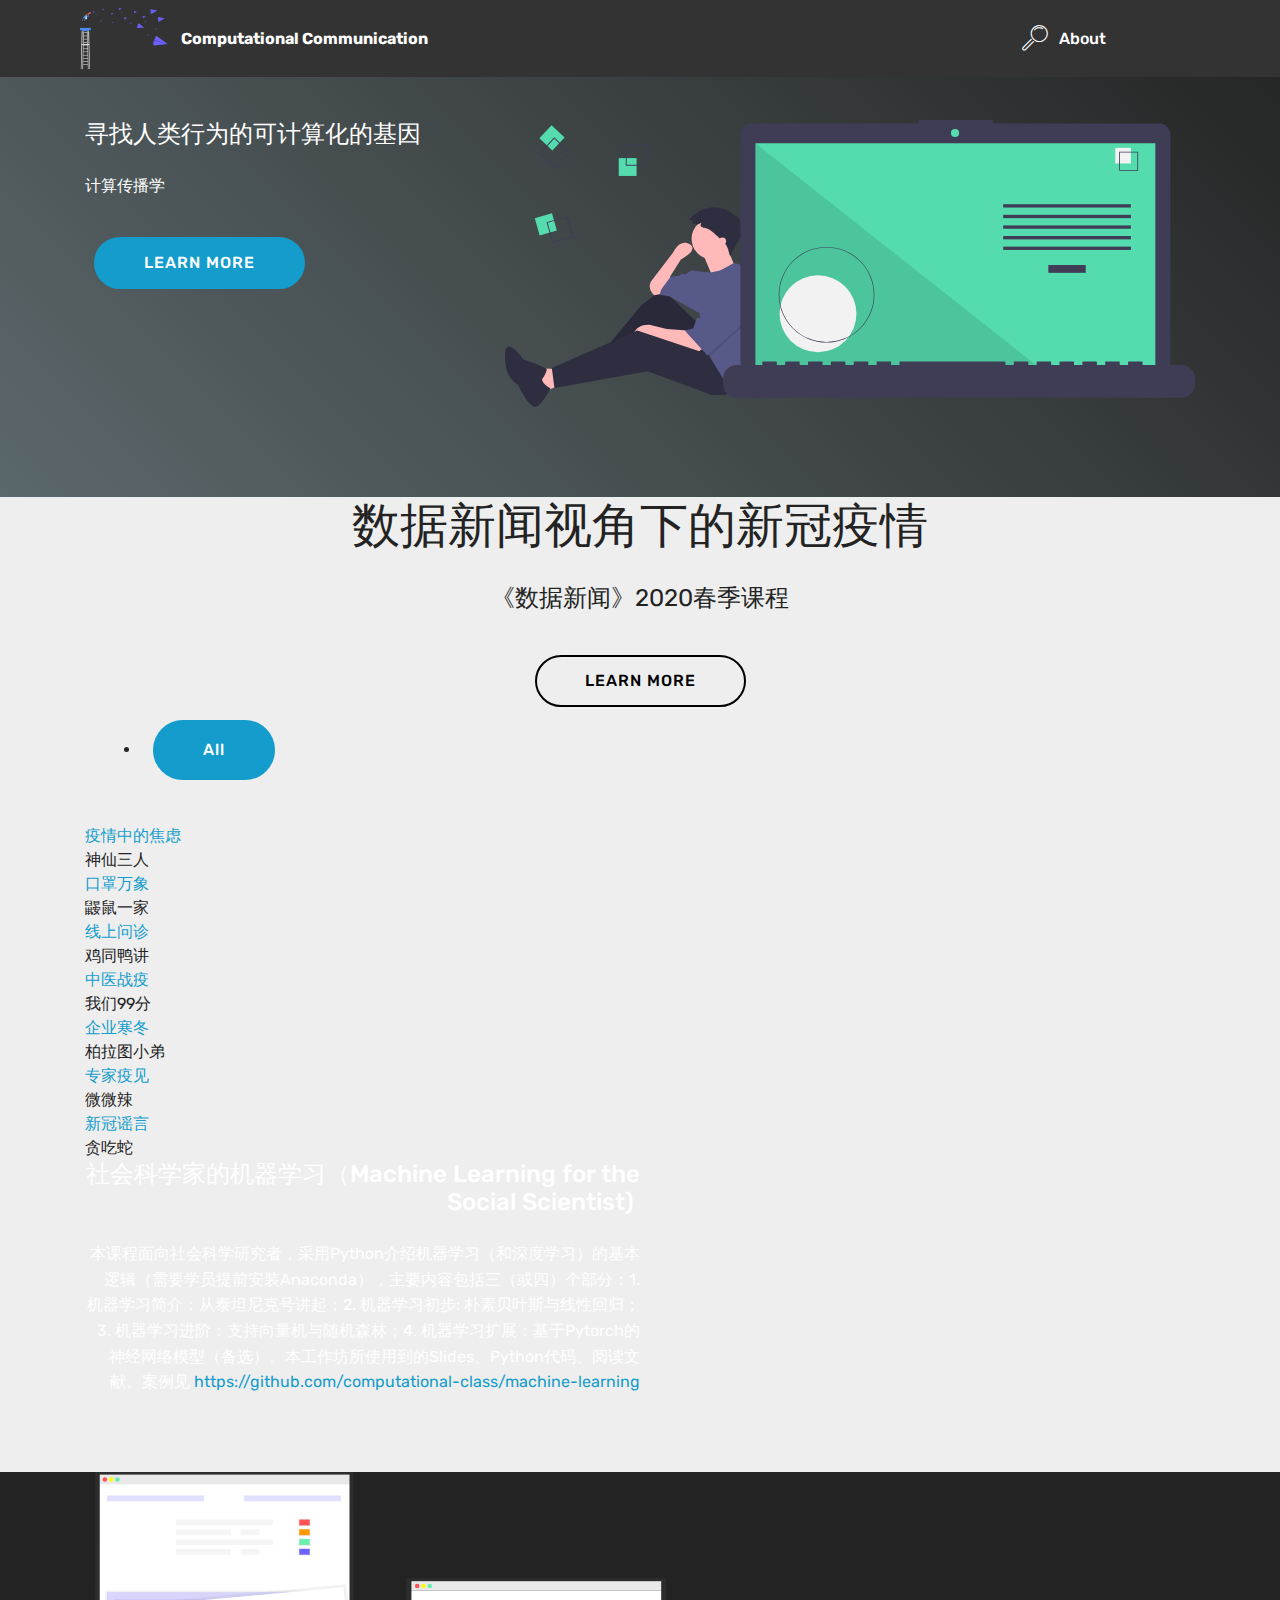
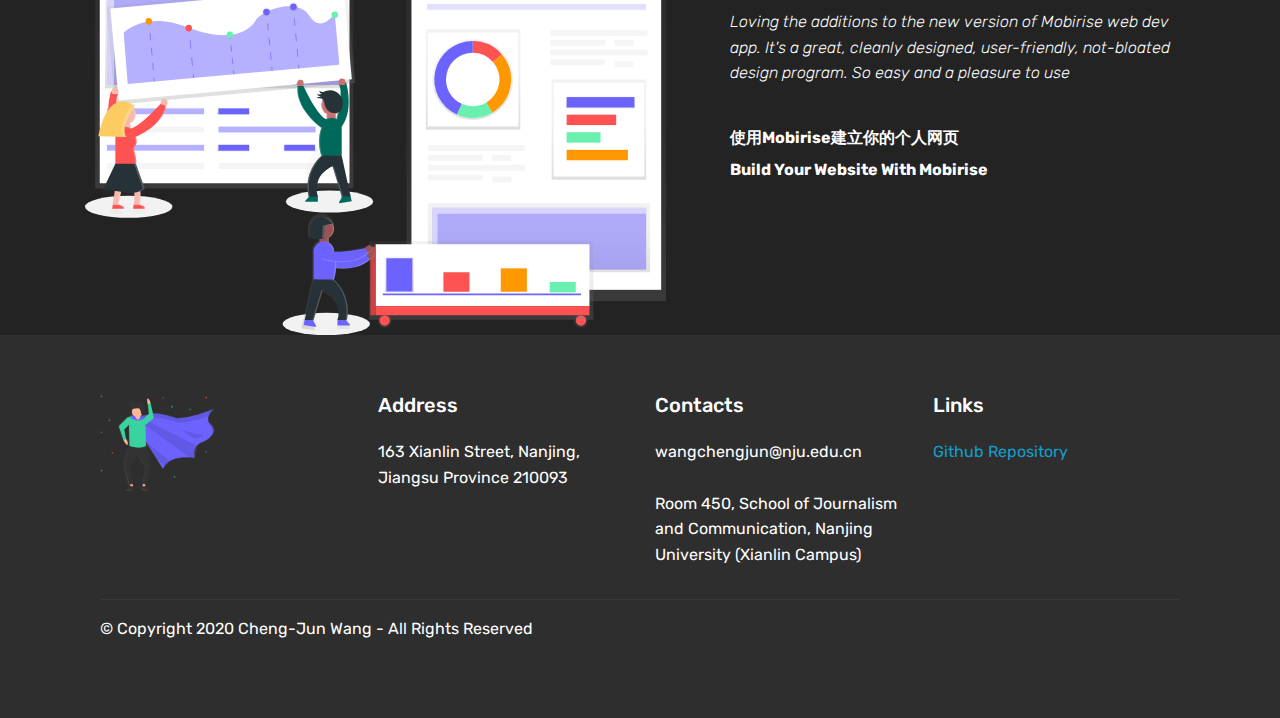
==== commit d632197b: ":art: data journalism" ====
--- a/index.html
+++ b/index.html
@@ -9,14 +9,16 @@
   <link rel="shortcut icon" href="assets/images/undraw-news.svg" type="image/x-icon">
   <meta name="description" content="">
   <title>Home</title>
+  <link rel="stylesheet" href="assets/web/assets/mobirise-icons2/mobirise2.css">
   <link rel="stylesheet" href="assets/web/assets/mobirise-icons/mobirise-icons.css">
   <link rel="stylesheet" href="assets/tether/tether.min.css">
   <link rel="stylesheet" href="assets/bootstrap/css/bootstrap.min.css">
   <link rel="stylesheet" href="assets/bootstrap/css/bootstrap-grid.min.css">
   <link rel="stylesheet" href="assets/bootstrap/css/bootstrap-reboot.min.css">
+  <link rel="stylesheet" href="assets/dropdown/css/style.css">
   <link rel="stylesheet" href="assets/socicon/css/styles.css">
-  <link rel="stylesheet" href="assets/dropdown/css/style.css">
   <link rel="stylesheet" href="assets/theme/css/style.css">
+  <link rel="stylesheet" href="assets/gallery/style.css">
   <link rel="stylesheet" href="assets/mobirise/css/mbr-additional.css" type="text/css">
   
   
@@ -57,7 +59,7 @@
     </nav>
 </section>
 
-<section class="engine"><a href="https://mobirise.info/m">free web design templates</a></section><section class="header3 cid-rv31IiaBuS" id="header3-7">
+<section class="engine"><a href="https://mobirise.info">Mobirise</a></section><section class="header3 cid-rv31IiaBuS" id="header3-7">
 
     
 
@@ -70,14 +72,47 @@
             </div>
 
             <div class="media-content">
-                <h1 class="mbr-section-title mbr-white pb-3 mbr-fonts-style display-5">Computational Journalism</h1>
+                <h1 class="mbr-section-title mbr-white pb-3 mbr-fonts-style display-5">寻找人类行为的可计算化的基因</h1>
                 
                 <div class="mbr-section-text mbr-white pb-3 ">
-                    <p class="mbr-text mbr-fonts-style display-7"></p>
+                    <p class="mbr-text mbr-fonts-style display-7">计算传播学</p>
                 </div>
                 <div class="mbr-section-btn"><a class="btn btn-md btn-primary display-4" href="https://chengjunwang.com" target="_blank">LEARN MORE</a></div>
             </div>
         </div>
+    </div>
+
+</section>
+
+<section class="header1 cid-rWB6MoGes6" id="header16-8">
+
+    
+
+    
+
+    <div class="container">
+        <div class="row justify-content-md-center">
+            <div class="col-md-10 align-center">
+                <h1 class="mbr-section-title mbr-bold pb-3 mbr-fonts-style display-2"><span style="font-weight: normal;">
+                    数据新闻视角下的新冠疫情
+                </span></h1>
+                
+                <p class="mbr-text pb-3 mbr-fonts-style display-5">
+                    《数据新闻》2020春季课程
+                </p>
+                <div class="mbr-section-btn"><a class="btn btn-md btn-black-outline display-4" href="index.html#gallery2-a">LEARN MORE</a></div>
+            </div>
+        </div>
+    </div>
+
+</section>
+
+<section class="mbr-gallery mbr-slider-carousel cid-rWAVXUqtSe" id="gallery2-a">
+
+    
+
+    <div class="container">
+        <div><!-- Filter --><div class="mbr-gallery-filter container gallery-filter-active"><ul buttons="0"><li class="mbr-gallery-filter-all"><a class="btn btn-md btn-primary-outline active display-7" href="">All</a></li></ul></div><!-- Gallery --><div class="mbr-gallery-row"><div class="mbr-gallery-layout-default"><div><div><div class="mbr-gallery-item mbr-gallery-item--p2" data-video-url="false" data-tags="焦虑"><div href="#lb-gallery2-a" data-slide-to="0" data-toggle="modal"><img src="assets/images/background1.jpg" alt="" title=""><span class="icon-focus"></span><span class="mbr-gallery-title mbr-fonts-style display-7"><a href="https://jchu1998.github.io/page1.html" target="_blank">疫情中的焦虑</a><br>神仙三人</span></div></div><div class="mbr-gallery-item mbr-gallery-item--p2" data-video-url="false" data-tags="口罩"><div href="#lb-gallery2-a" data-slide-to="1" data-toggle="modal"><img src="assets/images/background5.jpg" alt="" title=""><span class="icon-focus"></span><span class="mbr-gallery-title mbr-fonts-style display-7"><a href="https://echoshannic.github.io/groupwork/" target="_blank">口罩万象</a>&nbsp;<br>鼹鼠一家</span></div></div><div class="mbr-gallery-item mbr-gallery-item--p2" data-video-url="false" data-tags="问诊"><div href="#lb-gallery2-a" data-slide-to="2" data-toggle="modal"><img src="assets/images/background6.jpg" alt="" title=""><span class="icon-focus"></span><span class="mbr-gallery-title mbr-fonts-style display-7"><a href="https://gexiao37.github.io/DJ" target="_blank">线上问诊</a><br>鸡同鸭讲</span></div></div><div class="mbr-gallery-item mbr-gallery-item--p2" data-video-url="false" data-tags="中医"><div href="#lb-gallery2-a" data-slide-to="3" data-toggle="modal"><img src="assets/images/375x250-375x250.png" alt="" title=""><span class="icon-focus"></span><span class="mbr-gallery-title mbr-fonts-style display-7"><a href="https://notlocal1998.github.io/" target="_blank">中医战疫</a><br>我们99分</span></div></div><div class="mbr-gallery-item mbr-gallery-item--p2" data-video-url="false" data-tags="企业"><div href="#lb-gallery2-a" data-slide-to="4" data-toggle="modal"><img src="assets/images/mbr-1-1920x1280-800x533.jpg" alt="" title=""><span class="icon-focus"></span><span class="mbr-gallery-title mbr-fonts-style display-7"><a href="https://beta-fu.github.io/" target="_blank">企业寒冬</a><br>柏拉图小弟<a href="https://beta-fu.github.io/" target="_blank"><br></a></span></div></div><div class="mbr-gallery-item mbr-gallery-item--p2" data-video-url="false" data-tags="专家"><div href="#lb-gallery2-a" data-slide-to="5" data-toggle="modal"><img src="assets/images/background7-1920x1280-800x533.jpg" alt="" title=""><span class="icon-focus"></span><span class="mbr-gallery-title mbr-fonts-style display-7"><a href="https://ruoyu-liu.github.io/Group-WWL/" target="_blank">专家疫见</a><br>微微辣</span></div></div><div class="mbr-gallery-item mbr-gallery-item--p2" data-video-url="false" data-tags="谣言"><div href="#lb-gallery2-a" data-slide-to="6" data-toggle="modal"><img src="assets/images/picture4-375x250-375x250.png" alt="" title=""><span class="icon-focus"></span><span class="mbr-gallery-title mbr-fonts-style display-7"><a href="https://chengxixixixixi.github.io/fakenews/" target="_blank">新冠谣言</a><br>贪吃蛇</span></div></div></div></div><div class="clearfix"></div></div></div><!-- Lightbox --><div data-app-prevent-settings="" class="mbr-slider modal fade carousel slide" tabindex="-1" data-keyboard="true" data-interval="false" id="lb-gallery2-a"><div class="modal-dialog"><div class="modal-content"><div class="modal-body"><ol class="carousel-indicators"><li data-app-prevent-settings="" data-target="#lb-gallery2-a" data-slide-to="0"></li><li data-app-prevent-settings="" data-target="#lb-gallery2-a" data-slide-to="1"></li><li data-app-prevent-settings="" data-target="#lb-gallery2-a" data-slide-to="2"></li><li data-app-prevent-settings="" data-target="#lb-gallery2-a" data-slide-to="3"></li><li data-app-prevent-settings="" data-target="#lb-gallery2-a" data-slide-to="4"></li><li data-app-prevent-settings="" data-target="#lb-gallery2-a" class=" active" data-slide-to="5"></li><li data-app-prevent-settings="" data-target="#lb-gallery2-a" data-slide-to="6"></li></ol><div class="carousel-inner"><div class="carousel-item"><img src="assets/images/background1.jpg" alt="" title=""></div><div class="carousel-item"><img src="assets/images/background5.jpg" alt="" title=""></div><div class="carousel-item"><img src="assets/images/background6.jpg" alt="" title=""></div><div class="carousel-item"><img src="assets/images/-375x250.png" alt="" title=""></div><div class="carousel-item"><img src="assets/images/mbr-1-1920x1280.jpg" alt="" title=""></div><div class="carousel-item active"><img src="assets/images/background7-1920x1280.jpg" alt="" title=""></div><div class="carousel-item"><img src="assets/images/picture4-375x250.png" alt="" title=""></div></div><a class="carousel-control carousel-control-prev" role="button" data-slide="prev" href="#lb-gallery2-a"><span class="mbri-left mbr-iconfont" aria-hidden="true"></span><span class="sr-only">Previous</span></a><a class="carousel-control carousel-control-next" role="button" data-slide="next" href="#lb-gallery2-a"><span class="mbri-right mbr-iconfont" aria-hidden="true"></span><span class="sr-only">Next</span></a><a class="close" href="#" role="button" data-dismiss="modal"><span class="sr-only">Close</span></a></div></div></div></div></div>
     </div>
 
 </section>
@@ -105,172 +140,6 @@
     </div>
 </section>
 
-<section class="timeline1 cid-rW6gNlNSVC" id="timeline1-8">
-
-    
-
-    
-
-    <div class="container align-center">
-        <h2 class="mbr-section-title pb-3 mbr-fonts-style display-2">
-            Timeline
-        </h2>
-        <h3 class="mbr-section-subtitle pb-5 mbr-fonts-style display-5">
-            Lorem ipsum dolor sit amet, consectetur adipisicing elit
-        </h3>
-
-        <div class="container timelines-container" mbri-timelines="">
-            <div class="row timeline-element reverse separline">      
-                 <div class="timeline-date-panel col-xs-12 col-md-6  align-left">         
-                    <div class="time-line-date-content">
-                        <p class="mbr-timeline-date mbr-fonts-style display-7">
-                            1 january 2018  
-                        <br><br>Lorem ipsum dolor sit amet, consectetur adipiscing elit. Nam erat libero, bibendum in libero tempor, luctus volutpat ligula. Integer fringilla porttitor pretium. Nam erat felis, iaculis id justo ut, ullamcorper feugiat elit. Proin vel lectus auctor, porttitor ligula vitae, convallis leo. In eget massa elit.<br></p>
-                    </div>
-                </div>
-           <span class="iconBackground"></span>
-            <div class="col-xs-12 col-md-6 align-right">
-                <div class="timeline-text-content">
-                    <h4 class="mbr-timeline-title pb-3 mbr-fonts-style display-5">
-                        Multi Homepages
-                    </h4>
-                    <p class="mbr-timeline-text mbr-fonts-style display-7">
-                        Lorem ipsum dolor sit amet, consectetur adipiscing elit. Nam erat libero, bibendum in libero tempor, luctus volutpat ligula. Integer fringilla porttitor pretium. Nam erat felis, iaculis id justo ut, ullamcorper feugiat elit. Proin vel lectus auctor, porttitor ligula vitae, convallis leo. In eget massa elit.
-                    </p>
-                 </div>
-            </div>
-            </div>
-
-            <div class="row timeline-element  separline">
-                <div class="timeline-date-panel col-xs-12 col-md-6 align-right">
-                    <div class="time-line-date-content">
-                        <p class="mbr-timeline-date mbr-fonts-style display-7">
-                            2 february 2019  
-                        <br>Lorem ipsum dolor sit amet, consectetur adipiscing elit. Nam erat libero, bibendum in libero tempor, luctus volutpat ligula. Integer fringilla porttitor pretium. Nam erat felis, iaculis id justo ut, ullamcorper feugiat elit. Proin vel lectus auctor, porttitor ligula vitae, convallis leo. In eget massa elit.<br></p>
-                    </div>
-                </div>
-                <span class="iconBackground"></span>
-                <div class="col-xs-12 col-md-6 align-left ">
-                    <div class="timeline-text-content">
-                        <h4 class="mbr-timeline-title pb-3 mbr-fonts-style display-5">
-                            Responsive Design
-                        </h4>
-                        <p class="mbr-timeline-text mbr-fonts-style display-7">
-                            Lorem ipsum dolor sit amet, consectetur adipiscing elit. Nam erat libero, bibendum in libero tempor, luctus volutpat ligula. Integer fringilla porttitor pretium. Nam erat felis, iaculis id justo ut, ullamcorper feugiat elit. Proin vel lectus auctor, porttitor ligula vitae, convallis leo. In eget massa elit.
-                        </p>
-                    </div>
-                </div>
-            </div> 
-
-
-            <div class="row timeline-element reverse">
-                <div class="timeline-date-panel col-xs-12 col-md-6  align-left">
-                    <div class="time-line-date-content">
-                        <p class="mbr-timeline-date mbr-fonts-style display-5">
-                            3 march 2020
-                        </p>
-                    </div>
-                </div>
-                <span class="iconBackground"></span>
-                <div class="col-xs-12 col-md-6 align-right">
-                    <div class="timeline-text-content">
-                        <h4 class="mbr-timeline-title pb-3 mbr-fonts-style display-5">
-                            Smart Watch
-                        </h4>      
-                        <p class="mbr-timeline-text mbr-fonts-style display-7">
-                            Lorem ipsum dolor sit amet, consectetur adipiscing elit. Nam erat libero, bibendum in libero tempor, luctus volutpat ligula. Integer fringilla porttitor pretium. Nam erat felis, iaculis id justo ut, ullamcorper feugiat elit. Proin vel lectus auctor, porttitor ligula vitae, convallis leo. In eget massa elit.
-                        </p>
-                    </div>
-                </div>
-            </div>
-
-            
-
-
-            
-
-
-            
-
-            
-
-            
-
-            
-
-            
-
-            
-
-            
-        </div>
-    </div>
-</section>
-
-<section class="counters5 counters cid-rS5XyJP0pU" id="counters5-a">
-
-    
-
-    
-
-    <div class="container pt-4 mt-2">
-        <h2 class="mbr-section-title pb-3 align-center mbr-fonts-style display-2">Why Choose Us</h2>
-        <h3 class="mbr-section-subtitle pb-5 align-center mbr-fonts-style display-5">
-            Responsive block with counters and media. 
-        </h3>
-        <div class="row justify-content-center">
-            <div class="cards-block">
-                <div class="cards-container">
-                    <div class="card px-3 align-left col-12">
-                        <div class="panel-item p-4 d-flex">
-                            <div class="card-img pr-3">
-                                <h3 class="img-text d-flex align-items-center justify-content-center">
-                                    1
-                                </h3>
-                            </div>
-                            <div class="card-text">
-                                <h4 class="mbr-content-title mbr-bold mbr-fonts-style display-7">Honest and Dependable</h4>
-                                <p class="mbr-content-text mbr-fonts-style display-7">
-                                    Lorem ipsum dolor sit amet, consectetur adipisicing elit. Recusandae cupiditate rerum ipsum tempora vero.</p>
-                            </div>
-                        </div>
-                    </div>
-                    <div class="card px-3 align-left col-12">
-                        <div class="panel-item p-4 d-flex">
-                            <div class="card-img pr-3">
-                                <h3 class="img-text d-flex align-items-center justify-content-center">
-                                    2
-                                </h3>
-                            </div>
-                            <div class="card-text">
-                                <h4 class="mbr-content-title mbr-bold mbr-fonts-style display-7">We Are Always Improving</h4>
-                                <p class="mbr-content-text mbr-fonts-style display-7">
-                                    Lorem ipsum dolor sit amet, consectetur adipisicing elit.
-                                </p>
-                            </div>
-                        </div>
-                    </div>
-                    <div class="card px-3 align-left col-12">
-                        <div class="panel-item p-4 d-flex">
-                            <div class="card-img pr-3">
-                                <h3 class="img-text d-flex align-items-center justify-content-center">
-                                    3
-                                </h3>
-                            </div>
-                            <div class="card-text">
-                                <h4 class="mbr-content-title mbr-bold mbr-fonts-style display-7">We Are Passionate</h4>
-                                <p class="mbr-content-text mbr-fonts-style display-7">
-                                    Lorem ipsum dolor sit amet, consectetur adipisicing elit. Recusandae cupiditate rerum ipsum tempora vero.</p>
-                            </div>
-                        </div>
-                    </div>
-                    
-                </div>
-            </div>
-        </div>
-    </div>
-</section>
-
 <section class="testimonials2 cid-rS7XXjKOgU" id="testimonials2-b">
 
     
@@ -286,10 +155,9 @@
                     <p class="mbr-text testimonial-text mbr-fonts-style display-7">
                        Loving the additions to the new version of Mobirise web dev app. It's a great, cleanly designed, user-friendly, not-bloated design program. So easy and a pleasure to use
                     </p>
-                    <p class="mbr-author-name pt-4 mb-2 mbr-fonts-style display-7"></p>
+                    <p class="mbr-author-name pt-4 mb-2 mbr-fonts-style display-7">使用Mobirise建立你的个人网页</p>
                     <p class="mbr-author-desc mbr-fonts-style display-7"><strong>
-                       DEVELOPER
-                    </strong></p>
+                       Build Your Website With Mobirise</strong></p>
             </div>
         </div>
     </div>
@@ -314,30 +182,19 @@
                 <h5 class="pb-3">
                     Address
                 </h5>
-                <p class="mbr-text">
-                    1234 Street Name
-                    <br>City, AA 99999
-                </p>
+                <p class="mbr-text">163 Xianlin Street, Nanjing, Jiangsu Province 210093<br></p>
             </div>
             <div class="col-12 col-md-3 mbr-fonts-style display-7">
                 <h5 class="pb-3">
                     Contacts
                 </h5>
-                <p class="mbr-text">
-                    Email: support@mobirise.com
-                    <br>Phone: +1 (0) 000 0000 001
-                    <br>Fax: +1 (0) 000 0000 002
-                </p>
+                <p class="mbr-text">wangchengjun@nju.edu.cn<br><br>Room 450, School of Journalism and Communication, Nanjing University (Xianlin Campus)</p>
             </div>
             <div class="col-12 col-md-3 mbr-fonts-style display-7">
                 <h5 class="pb-3">
                     Links
                 </h5>
-                <p class="mbr-text">
-                    <a class="text-primary" href="https://mobirise.co/">Website builder</a>
-                    <br><a class="text-primary" href="https://mobirise.co/">Download for Windows</a>
-                    <br><a class="text-primary" href="https://mobirise.co/">Download for Mac</a>
-                </p>
+                <p class="mbr-text"><em><a href="https://github.com/computational-class/" target="_blank">Github Repository</a></em></p>
             </div>
         </div>
         <div class="footer-lower">
@@ -349,41 +206,21 @@
             <div class="media-container-row mbr-white">
                 <div class="col-sm-6 copyright">
                     <p class="mbr-text mbr-fonts-style display-7">
-                        © Copyright 2019 Mobirise - All Rights Reserved
+                        © Copyright 2020 Cheng-Jun Wang - All Rights Reserved
                     </p>
                 </div>
                 <div class="col-md-6">
                     <div class="social-list align-right">
                         <div class="soc-item">
-                            <a href="https://twitter.com/mobirise" target="_blank">
-                                <span class="socicon-twitter socicon mbr-iconfont mbr-iconfont-social"></span>
+                            <a href="https://github.com/computational-class/" target="_blank">
+                                <span class="mbr-iconfont mbr-iconfont-social mobi-mbri-github mobi-mbri"></span>
                             </a>
                         </div>
-                        <div class="soc-item">
-                            <a href="https://www.facebook.com/pages/Mobirise/1616226671953247" target="_blank">
-                                <span class="socicon-facebook socicon mbr-iconfont mbr-iconfont-social"></span>
-                            </a>
-                        </div>
-                        <div class="soc-item">
-                            <a href="https://www.youtube.com/c/mobirise" target="_blank">
-                                <span class="socicon-youtube socicon mbr-iconfont mbr-iconfont-social"></span>
-                            </a>
-                        </div>
-                        <div class="soc-item">
-                            <a href="https://instagram.com/mobirise" target="_blank">
-                                <span class="socicon-instagram socicon mbr-iconfont mbr-iconfont-social"></span>
-                            </a>
-                        </div>
-                        <div class="soc-item">
-                            <a href="https://plus.google.com/u/0/+Mobirise" target="_blank">
-                                <span class="socicon-googleplus socicon mbr-iconfont mbr-iconfont-social"></span>
-                            </a>
-                        </div>
-                        <div class="soc-item">
-                            <a href="https://www.behance.net/Mobirise" target="_blank">
-                                <span class="socicon-behance socicon mbr-iconfont mbr-iconfont-social"></span>
-                            </a>
-                        </div>
+                        
+                        
+                        
+                        
+                        
                     </div>
                 </div>
             </div>
@@ -398,9 +235,15 @@
   <script src="assets/bootstrap/js/bootstrap.min.js"></script>
   <script src="assets/dropdown/js/script.min.js"></script>
   <script src="assets/touchswipe/jquery.touch-swipe.min.js"></script>
-  <script src="assets/viewportchecker/jquery.viewportchecker.js"></script>
+  <script src="assets/bootstrapcarouselswipe/bootstrap-carousel-swipe.js"></script>
   <script src="assets/smoothscroll/smooth-scroll.js"></script>
+  <script src="assets/vimeoplayer/jquery.mb.vimeo_player.js"></script>
+  <script src="assets/masonry/masonry.pkgd.min.js"></script>
+  <script src="assets/imagesloaded/imagesloaded.pkgd.min.js"></script>
   <script src="assets/theme/js/script.js"></script>
+  <script src="assets/slidervideo/script.js"></script>
+  <script src="assets/gallery/player.min.js"></script>
+  <script src="assets/gallery/script.js"></script>
   
   
 </body>
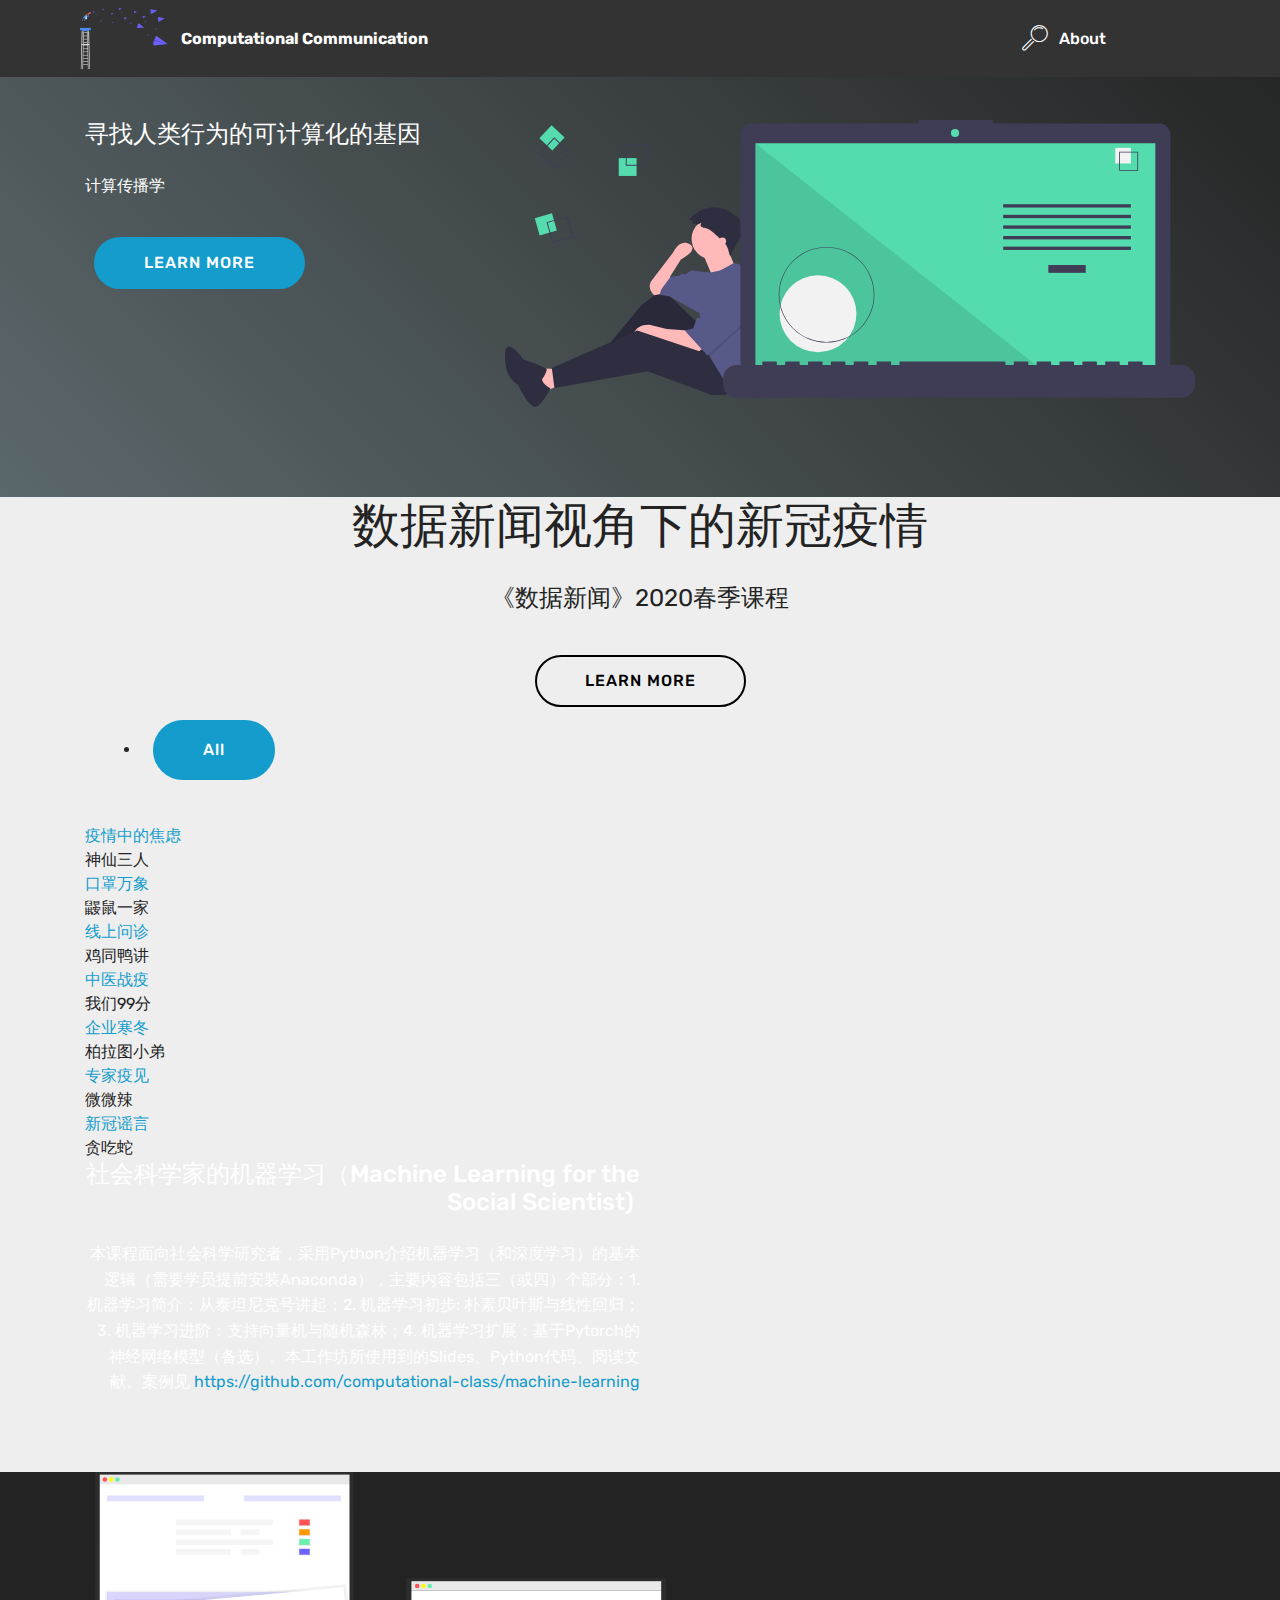
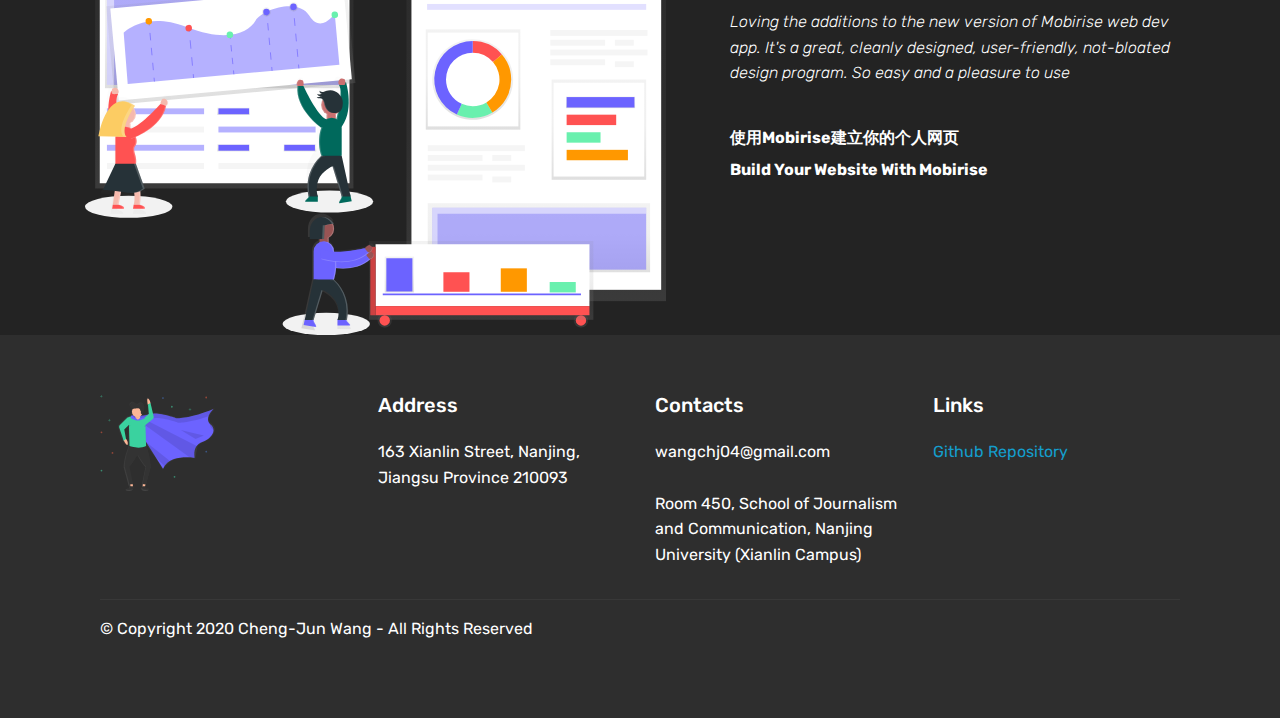
==== commit 59558faf: ":art: data journalism" ====
--- a/index.html
+++ b/index.html
@@ -59,7 +59,7 @@
     </nav>
 </section>
 
-<section class="engine"><a href="https://mobirise.info">Mobirise</a></section><section class="header3 cid-rv31IiaBuS" id="header3-7">
+<section class="engine"><a href="https://mobirise.info/m">site design templates</a></section><section class="header3 cid-rv31IiaBuS" id="header3-7">
 
     
 
@@ -188,7 +188,7 @@
                 <h5 class="pb-3">
                     Contacts
                 </h5>
-                <p class="mbr-text">wangchengjun@nju.edu.cn<br><br>Room 450, School of Journalism and Communication, Nanjing University (Xianlin Campus)</p>
+                <p class="mbr-text">wangchj04@gmail.com<br><br>Room 450, School of Journalism and Communication, Nanjing University (Xianlin Campus)</p>
             </div>
             <div class="col-12 col-md-3 mbr-fonts-style display-7">
                 <h5 class="pb-3">
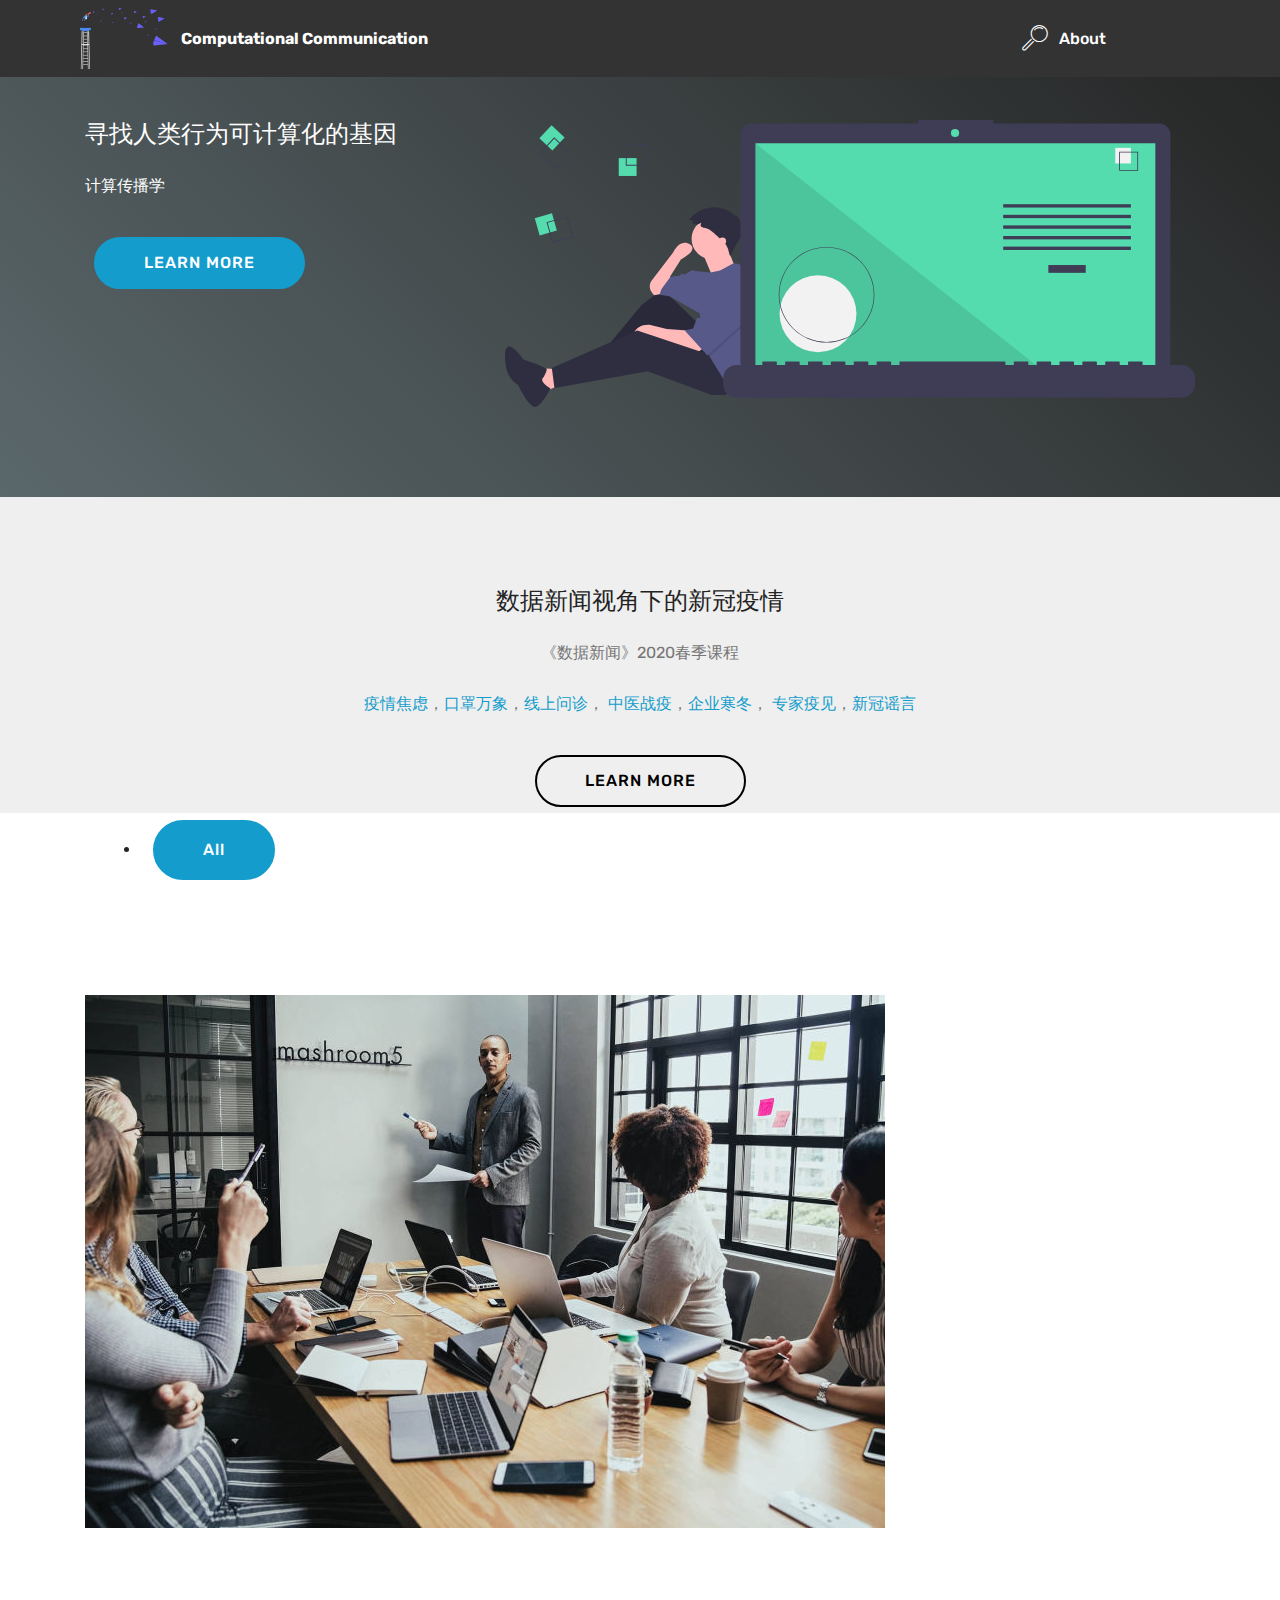
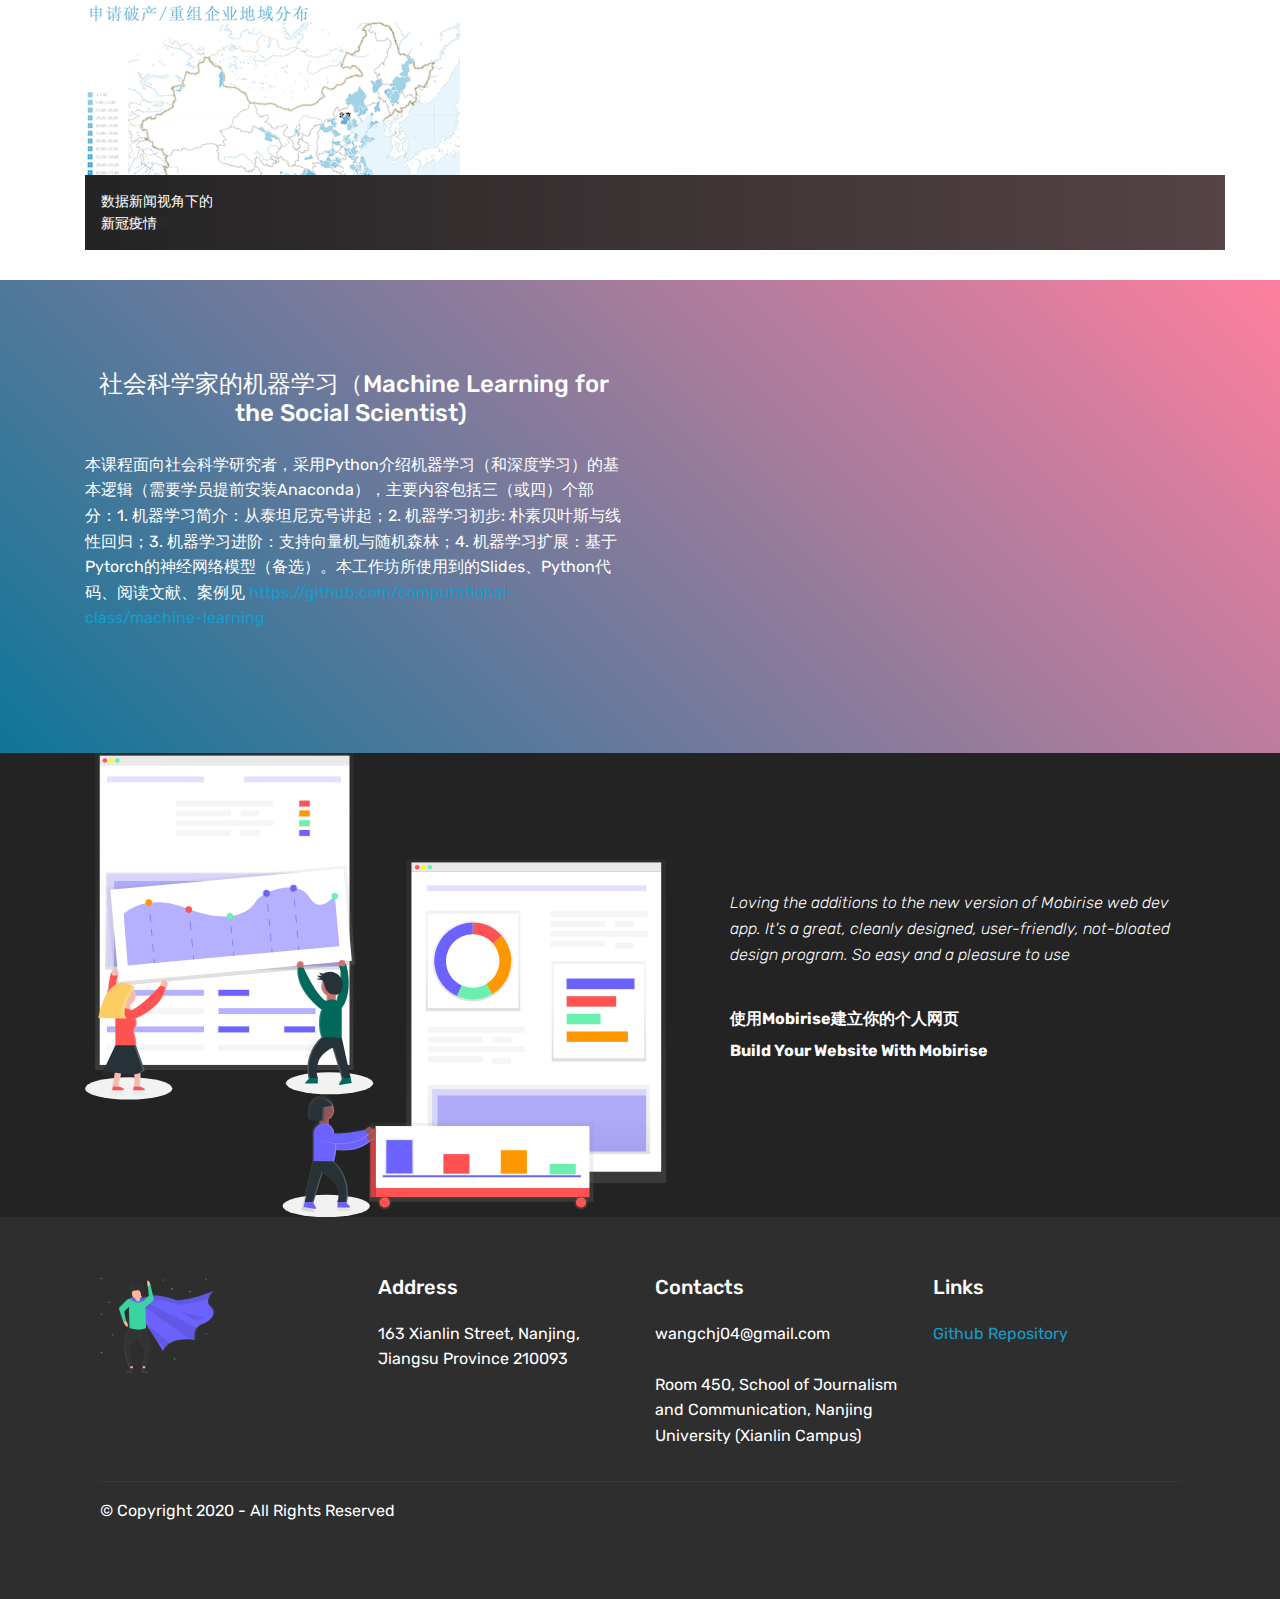
==== commit 6b240cd0: ":art: data journalism" ====
--- a/index.html
+++ b/index.html
@@ -59,7 +59,7 @@
     </nav>
 </section>
 
-<section class="engine"><a href="https://mobirise.info/m">site design templates</a></section><section class="header3 cid-rv31IiaBuS" id="header3-7">
+<section class="engine"><a href="https://mobirise.info/w">free html5 templates</a></section><section class="header3 cid-rv31IiaBuS" id="header3-7">
 
     
 
@@ -72,7 +72,7 @@
             </div>
 
             <div class="media-content">
-                <h1 class="mbr-section-title mbr-white pb-3 mbr-fonts-style display-5">寻找人类行为的可计算化的基因</h1>
+                <h1 class="mbr-section-title mbr-white pb-3 mbr-fonts-style display-5">寻找人类行为可计算化的基因</h1>
                 
                 <div class="mbr-section-text mbr-white pb-3 ">
                     <p class="mbr-text mbr-fonts-style display-7">计算传播学</p>
@@ -93,12 +93,12 @@
     <div class="container">
         <div class="row justify-content-md-center">
             <div class="col-md-10 align-center">
-                <h1 class="mbr-section-title mbr-bold pb-3 mbr-fonts-style display-2"><span style="font-weight: normal;">
+                <h1 class="mbr-section-title mbr-bold pb-3 mbr-fonts-style display-5"><span style="font-weight: normal;">
                     数据新闻视角下的新冠疫情
                 </span></h1>
                 
-                <p class="mbr-text pb-3 mbr-fonts-style display-5">
-                    《数据新闻》2020春季课程
+                <p class="mbr-text pb-3 mbr-fonts-style display-7">
+                    《数据新闻》2020春季课程<br><br><a href="https://jchu1998.github.io/page1.html" target="_blank">疫情焦虑</a>，<a href="https://echoshannic.github.io/groupwork/)" target="_blank">口罩万象</a>，<a href="https://gexiao37.github.io/DJ" target="_blank">线上问诊</a>， <a href="https://notlocal1998.github.io/" target="_blank">中医战疫</a>，<a href="https://beta-fu.github.io/" target="_blank">企业寒冬</a>， <a href="https://ruoyu-liu.github.io/Group-WWL/" target="_blank">专家疫见</a>，<a href="https://chengxixixixixi.github.io/fakenews/" target="_blank">新冠谣言</a><br>
                 </p>
                 <div class="mbr-section-btn"><a class="btn btn-md btn-black-outline display-4" href="index.html#gallery2-a">LEARN MORE</a></div>
             </div>
@@ -112,7 +112,7 @@
     
 
     <div class="container">
-        <div><!-- Filter --><div class="mbr-gallery-filter container gallery-filter-active"><ul buttons="0"><li class="mbr-gallery-filter-all"><a class="btn btn-md btn-primary-outline active display-7" href="">All</a></li></ul></div><!-- Gallery --><div class="mbr-gallery-row"><div class="mbr-gallery-layout-default"><div><div><div class="mbr-gallery-item mbr-gallery-item--p2" data-video-url="false" data-tags="焦虑"><div href="#lb-gallery2-a" data-slide-to="0" data-toggle="modal"><img src="assets/images/background1.jpg" alt="" title=""><span class="icon-focus"></span><span class="mbr-gallery-title mbr-fonts-style display-7"><a href="https://jchu1998.github.io/page1.html" target="_blank">疫情中的焦虑</a><br>神仙三人</span></div></div><div class="mbr-gallery-item mbr-gallery-item--p2" data-video-url="false" data-tags="口罩"><div href="#lb-gallery2-a" data-slide-to="1" data-toggle="modal"><img src="assets/images/background5.jpg" alt="" title=""><span class="icon-focus"></span><span class="mbr-gallery-title mbr-fonts-style display-7"><a href="https://echoshannic.github.io/groupwork/" target="_blank">口罩万象</a>&nbsp;<br>鼹鼠一家</span></div></div><div class="mbr-gallery-item mbr-gallery-item--p2" data-video-url="false" data-tags="问诊"><div href="#lb-gallery2-a" data-slide-to="2" data-toggle="modal"><img src="assets/images/background6.jpg" alt="" title=""><span class="icon-focus"></span><span class="mbr-gallery-title mbr-fonts-style display-7"><a href="https://gexiao37.github.io/DJ" target="_blank">线上问诊</a><br>鸡同鸭讲</span></div></div><div class="mbr-gallery-item mbr-gallery-item--p2" data-video-url="false" data-tags="中医"><div href="#lb-gallery2-a" data-slide-to="3" data-toggle="modal"><img src="assets/images/375x250-375x250.png" alt="" title=""><span class="icon-focus"></span><span class="mbr-gallery-title mbr-fonts-style display-7"><a href="https://notlocal1998.github.io/" target="_blank">中医战疫</a><br>我们99分</span></div></div><div class="mbr-gallery-item mbr-gallery-item--p2" data-video-url="false" data-tags="企业"><div href="#lb-gallery2-a" data-slide-to="4" data-toggle="modal"><img src="assets/images/mbr-1-1920x1280-800x533.jpg" alt="" title=""><span class="icon-focus"></span><span class="mbr-gallery-title mbr-fonts-style display-7"><a href="https://beta-fu.github.io/" target="_blank">企业寒冬</a><br>柏拉图小弟<a href="https://beta-fu.github.io/" target="_blank"><br></a></span></div></div><div class="mbr-gallery-item mbr-gallery-item--p2" data-video-url="false" data-tags="专家"><div href="#lb-gallery2-a" data-slide-to="5" data-toggle="modal"><img src="assets/images/background7-1920x1280-800x533.jpg" alt="" title=""><span class="icon-focus"></span><span class="mbr-gallery-title mbr-fonts-style display-7"><a href="https://ruoyu-liu.github.io/Group-WWL/" target="_blank">专家疫见</a><br>微微辣</span></div></div><div class="mbr-gallery-item mbr-gallery-item--p2" data-video-url="false" data-tags="谣言"><div href="#lb-gallery2-a" data-slide-to="6" data-toggle="modal"><img src="assets/images/picture4-375x250-375x250.png" alt="" title=""><span class="icon-focus"></span><span class="mbr-gallery-title mbr-fonts-style display-7"><a href="https://chengxixixixixi.github.io/fakenews/" target="_blank">新冠谣言</a><br>贪吃蛇</span></div></div></div></div><div class="clearfix"></div></div></div><!-- Lightbox --><div data-app-prevent-settings="" class="mbr-slider modal fade carousel slide" tabindex="-1" data-keyboard="true" data-interval="false" id="lb-gallery2-a"><div class="modal-dialog"><div class="modal-content"><div class="modal-body"><ol class="carousel-indicators"><li data-app-prevent-settings="" data-target="#lb-gallery2-a" data-slide-to="0"></li><li data-app-prevent-settings="" data-target="#lb-gallery2-a" data-slide-to="1"></li><li data-app-prevent-settings="" data-target="#lb-gallery2-a" data-slide-to="2"></li><li data-app-prevent-settings="" data-target="#lb-gallery2-a" data-slide-to="3"></li><li data-app-prevent-settings="" data-target="#lb-gallery2-a" data-slide-to="4"></li><li data-app-prevent-settings="" data-target="#lb-gallery2-a" class=" active" data-slide-to="5"></li><li data-app-prevent-settings="" data-target="#lb-gallery2-a" data-slide-to="6"></li></ol><div class="carousel-inner"><div class="carousel-item"><img src="assets/images/background1.jpg" alt="" title=""></div><div class="carousel-item"><img src="assets/images/background5.jpg" alt="" title=""></div><div class="carousel-item"><img src="assets/images/background6.jpg" alt="" title=""></div><div class="carousel-item"><img src="assets/images/-375x250.png" alt="" title=""></div><div class="carousel-item"><img src="assets/images/mbr-1-1920x1280.jpg" alt="" title=""></div><div class="carousel-item active"><img src="assets/images/background7-1920x1280.jpg" alt="" title=""></div><div class="carousel-item"><img src="assets/images/picture4-375x250.png" alt="" title=""></div></div><a class="carousel-control carousel-control-prev" role="button" data-slide="prev" href="#lb-gallery2-a"><span class="mbri-left mbr-iconfont" aria-hidden="true"></span><span class="sr-only">Previous</span></a><a class="carousel-control carousel-control-next" role="button" data-slide="next" href="#lb-gallery2-a"><span class="mbri-right mbr-iconfont" aria-hidden="true"></span><span class="sr-only">Next</span></a><a class="close" href="#" role="button" data-dismiss="modal"><span class="sr-only">Close</span></a></div></div></div></div></div>
+        <div><!-- Filter --><div class="mbr-gallery-filter container gallery-filter-active"><ul buttons="0"><li class="mbr-gallery-filter-all"><a class="btn btn-md btn-primary-outline active display-7" href="">All</a></li></ul></div><!-- Gallery --><div class="mbr-gallery-row"><div class="mbr-gallery-layout-default"><div><div><div class="mbr-gallery-item mbr-gallery-item--p1" data-video-url="false" data-tags="焦虑"><div href="#lb-gallery2-a" data-slide-to="0" data-toggle="modal"><img src="assets/images/background1.jpg" alt="" title=""><span class="icon-focus"></span><span class="mbr-gallery-title mbr-fonts-style display-7"><a href="https://jchu1998.github.io/page1.html" target="_blank">疫情中的焦虑</a><br>神仙三人</span></div></div><div class="mbr-gallery-item mbr-gallery-item--p1" data-video-url="false" data-tags="口罩"><div href="#lb-gallery2-a" data-slide-to="1" data-toggle="modal"><img src="assets/images/background5.jpg" alt="" title=""><span class="icon-focus"></span><span class="mbr-gallery-title mbr-fonts-style display-7"><a href="https://echoshannic.github.io/groupwork/" target="_blank">口罩万象</a>&nbsp;<br>鼹鼠一家</span></div></div><div class="mbr-gallery-item mbr-gallery-item--p1" data-video-url="false" data-tags="问诊"><div href="#lb-gallery2-a" data-slide-to="2" data-toggle="modal"><img src="assets/images/background6.jpg" alt="" title=""><span class="icon-focus"></span><span class="mbr-gallery-title mbr-fonts-style display-7"><a href="https://gexiao37.github.io/DJ" target="_blank">线上问诊</a><br>鸡同鸭讲</span></div></div><div class="mbr-gallery-item mbr-gallery-item--p1" data-video-url="false" data-tags="中医"><div href="#lb-gallery2-a" data-slide-to="3" data-toggle="modal"><img src="assets/images/background8-1920x1280-800x533.jpg" alt="" title=""><span class="icon-focus"></span><span class="mbr-gallery-title mbr-fonts-style display-7"><a href="https://notlocal1998.github.io/" target="_blank">中医战疫</a><br>我们99分</span></div></div><div class="mbr-gallery-item mbr-gallery-item--p1" data-video-url="false" data-tags="企业"><div href="#lb-gallery2-a" data-slide-to="4" data-toggle="modal"><img src="assets/images/mbr-1-1920x1280-800x533.jpg" alt="" title=""><span class="icon-focus"></span><span class="mbr-gallery-title mbr-fonts-style display-7"><a href="https://beta-fu.github.io/" target="_blank">企业寒冬</a><br>柏拉图小弟<a href="https://beta-fu.github.io/" target="_blank"><br></a></span></div></div><div class="mbr-gallery-item mbr-gallery-item--p1" data-video-url="false" data-tags="专家"><div href="#lb-gallery2-a" data-slide-to="5" data-toggle="modal"><img src="assets/images/background7-1920x1280-800x533.jpg" alt="" title=""><span class="icon-focus"></span><span class="mbr-gallery-title mbr-fonts-style display-7"><a href="https://ruoyu-liu.github.io/Group-WWL/" target="_blank">专家疫见</a><br>微微辣</span></div></div><div class="mbr-gallery-item mbr-gallery-item--p1" data-video-url="false" data-tags="谣言"><div href="#lb-gallery2-a" data-slide-to="6" data-toggle="modal"><img src="assets/images/picture4-375x250-375x250.png" alt="" title=""><span class="icon-focus"></span><span class="mbr-gallery-title mbr-fonts-style display-7"><a href="https://chengxixixixixi.github.io/fakenews/" target="_blank">新冠谣言</a><br>贪吃蛇</span></div></div><div class="mbr-gallery-item mbr-gallery-item--p1" data-video-url="false" data-tags=""><div href="#lb-gallery2-a" data-slide-to="7" data-toggle="modal"><img src="assets/images/375x250-375x250.png" alt="" title=""><span class="icon-focus"></span><span class="mbr-gallery-title mbr-fonts-style display-7">数据新闻视角下的<br>新冠疫情</span></div></div></div></div><div class="clearfix"></div></div></div><!-- Lightbox --><div data-app-prevent-settings="" class="mbr-slider modal fade carousel slide" tabindex="-1" data-keyboard="true" data-interval="false" id="lb-gallery2-a"><div class="modal-dialog"><div class="modal-content"><div class="modal-body"><ol class="carousel-indicators"><li data-app-prevent-settings="" data-target="#lb-gallery2-a" data-slide-to="0"></li><li data-app-prevent-settings="" data-target="#lb-gallery2-a" data-slide-to="1"></li><li data-app-prevent-settings="" data-target="#lb-gallery2-a" data-slide-to="2"></li><li data-app-prevent-settings="" data-target="#lb-gallery2-a" data-slide-to="3"></li><li data-app-prevent-settings="" data-target="#lb-gallery2-a" data-slide-to="4"></li><li data-app-prevent-settings="" data-target="#lb-gallery2-a" data-slide-to="5"></li><li data-app-prevent-settings="" data-target="#lb-gallery2-a" data-slide-to="6"></li><li data-app-prevent-settings="" data-target="#lb-gallery2-a" class=" active" data-slide-to="7"></li></ol><div class="carousel-inner"><div class="carousel-item"><img src="assets/images/background1.jpg" alt="" title=""></div><div class="carousel-item"><img src="assets/images/background5.jpg" alt="" title=""></div><div class="carousel-item"><img src="assets/images/background6.jpg" alt="" title=""></div><div class="carousel-item"><img src="assets/images/background8-1920x1280.jpg" alt="" title=""></div><div class="carousel-item"><img src="assets/images/mbr-1-1920x1280.jpg" alt="" title=""></div><div class="carousel-item"><img src="assets/images/background7-1920x1280.jpg" alt="" title=""></div><div class="carousel-item"><img src="assets/images/picture4-375x250.png" alt="" title=""></div><div class="carousel-item active"><img src="assets/images/-375x250.png" alt="" title=""></div></div><a class="carousel-control carousel-control-prev" role="button" data-slide="prev" href="#lb-gallery2-a"><span class="mbri-left mbr-iconfont" aria-hidden="true"></span><span class="sr-only">Previous</span></a><a class="carousel-control carousel-control-next" role="button" data-slide="next" href="#lb-gallery2-a"><span class="mbri-right mbr-iconfont" aria-hidden="true"></span><span class="sr-only">Next</span></a><a class="close" href="#" role="button" data-dismiss="modal"><span class="sr-only">Close</span></a></div></div></div></div></div>
     </div>
 
 </section>
@@ -206,7 +206,7 @@
             <div class="media-container-row mbr-white">
                 <div class="col-sm-6 copyright">
                     <p class="mbr-text mbr-fonts-style display-7">
-                        © Copyright 2020 Cheng-Jun Wang - All Rights Reserved
+                        © Copyright 2020 - All Rights Reserved
                     </p>
                 </div>
                 <div class="col-md-6">
--- a/assets/mobirise/css/mbr-additional.css
+++ b/assets/mobirise/css/mbr-additional.css
@@ -1801,6 +1801,102 @@
 .cid-rv31IiaBuS .mbr-section-btn {
   text-align: left;
 }
+.cid-rWB6MoGes6 {
+  padding-top: 90px;
+  padding-bottom: 0px;
+  background-color: #efefef;
+}
+.cid-rWB6MoGes6 P {
+  color: #767676;
+}
+.cid-rWAVXUqtSe {
+  padding-top: 0px;
+  padding-bottom: 30px;
+  background-color: #ffffff;
+}
+.cid-rWAVXUqtSe .mbr-slider .carousel-control {
+  background: #1b1b1b;
+}
+.cid-rWAVXUqtSe .mbr-slider .carousel-control-prev {
+  left: 0;
+  margin-left: 2.5rem;
+}
+.cid-rWAVXUqtSe .mbr-slider .carousel-control-next {
+  right: 0;
+  margin-right: 2.5rem;
+}
+.cid-rWAVXUqtSe .mbr-slider .modal-body .close {
+  background: #1b1b1b;
+}
+.cid-rWAVXUqtSe .mbr-gallery-item > div::before {
+  content: '';
+  position: absolute;
+  left: 0;
+  top: 0;
+  width: 100%;
+  height: 100%;
+  background: #554346;
+  opacity: 0;
+  -webkit-transition: 0.2s opacity ease-in-out;
+  transition: 0.2s opacity ease-in-out;
+  background: linear-gradient(to left, #554346, #232323) !important;
+}
+.cid-rWAVXUqtSe .mbr-gallery-item > div:hover .mbr-gallery-title::before {
+  background: transparent !important;
+}
+.cid-rWAVXUqtSe .mbr-gallery-item > div:hover:before {
+  opacity: 0.7 !important;
+}
+.cid-rWAVXUqtSe .mbr-gallery-title {
+  font-size: .9em;
+  position: absolute;
+  display: block;
+  width: 100%;
+  bottom: 0;
+  padding: 1rem;
+  color: #fff;
+  z-index: 2;
+}
+.cid-rWAVXUqtSe .mbr-gallery-title:before {
+  content: " ";
+  width: 100%;
+  height: 100%;
+  top: 0;
+  left: 0;
+  z-index: -1;
+  position: absolute;
+  background: #554346 !important;
+  opacity: 0.7;
+  -webkit-transition: 0.2s background ease-in-out;
+  transition: 0.2s background ease-in-out;
+  background: linear-gradient(to left, #554346, #232323) !important;
+}
+.cid-rW6dqIPfNK {
+  padding-top: 90px;
+  padding-bottom: 90px;
+  background: linear-gradient(45deg, #0f7699, #ff7f9f);
+}
+@media (min-width: 992px) {
+  .cid-rW6dqIPfNK .mbr-figure {
+    padding-left: 4rem;
+  }
+}
+@media (max-width: 991px) {
+  .cid-rW6dqIPfNK .mbr-figure {
+    padding-top: 3rem;
+  }
+}
+.cid-rW6dqIPfNK .mbr-section-title {
+  text-align: center;
+}
+.cid-rW6dqIPfNK .mbr-text,
+.cid-rW6dqIPfNK .mbr-section-btn {
+  text-align: left;
+}
+.cid-rW6dqIPfNK .mbr-text,
+.cid-rW6dqIPfNK .mbr-section-btn P {
+  color: #ffffff;
+}
 .cid-rS7XXjKOgU {
   padding-top: 0px;
   padding-bottom: 0px;
@@ -1826,67 +1922,6 @@
   }
   .cid-rS7XXjKOgU .media-content {
     padding-top: 1.5rem !important;
-  }
-}
-.cid-rS5XyJP0pU {
-  padding-top: 90px;
-  padding-bottom: 90px;
-  background-color: #ffffff;
-}
-.cid-rS5XyJP0pU .mbr-section-subtitle {
-  color: #767676;
-  font-weight: 300;
-}
-.cid-rS5XyJP0pU .mbr-content-text {
-  color: #767676;
-  margin-bottom: 0;
-}
-.cid-rS5XyJP0pU .card {
-  word-wrap: break-word;
-  flex-shrink: 0;
-  -webkit-flex-shrink: 0;
-}
-.cid-rS5XyJP0pU .img-text {
-  width: 64px;
-  height: 64px;
-  font-size: 32px;
-  border: 2px solid #efefef;
-  border-radius: 50%;
-}
-@media (max-width: 991px) {
-  .cid-rS5XyJP0pU .img-text {
-    width: 48px;
-    height: 48px;
-    font-size: 24px;
-  }
-}
-@media (min-width: 992px) {
-  .cid-rS5XyJP0pU .cards-block {
-    border-top: 2px solid #efefef;
-  }
-}
-.cid-rS5XyJP0pU .cards-block .card {
-  border-bottom: 2px solid #efefef;
-  border-radius: 0;
-}
-.cid-rS5XyJP0pU .cards-container {
-  display: flex;
-  -webkit-flex-direction: row;
-  flex-direction: row;
-  -webkit-flex-wrap: wrap;
-  flex-wrap: wrap;
-  -webkit-justify-content: center;
-  justify-content: center;
-  word-break: break-word;
-}
-@media (max-width: 767px) {
-  .cid-rS5XyJP0pU .panel-item {
-    flex-direction: column;
-    align-items: center;
-  }
-  .cid-rS5XyJP0pU .panel-item .card-img {
-    padding: 0;
-    padding-bottom: 1rem;
   }
 }
 .cid-rS7Y1MfiYR {
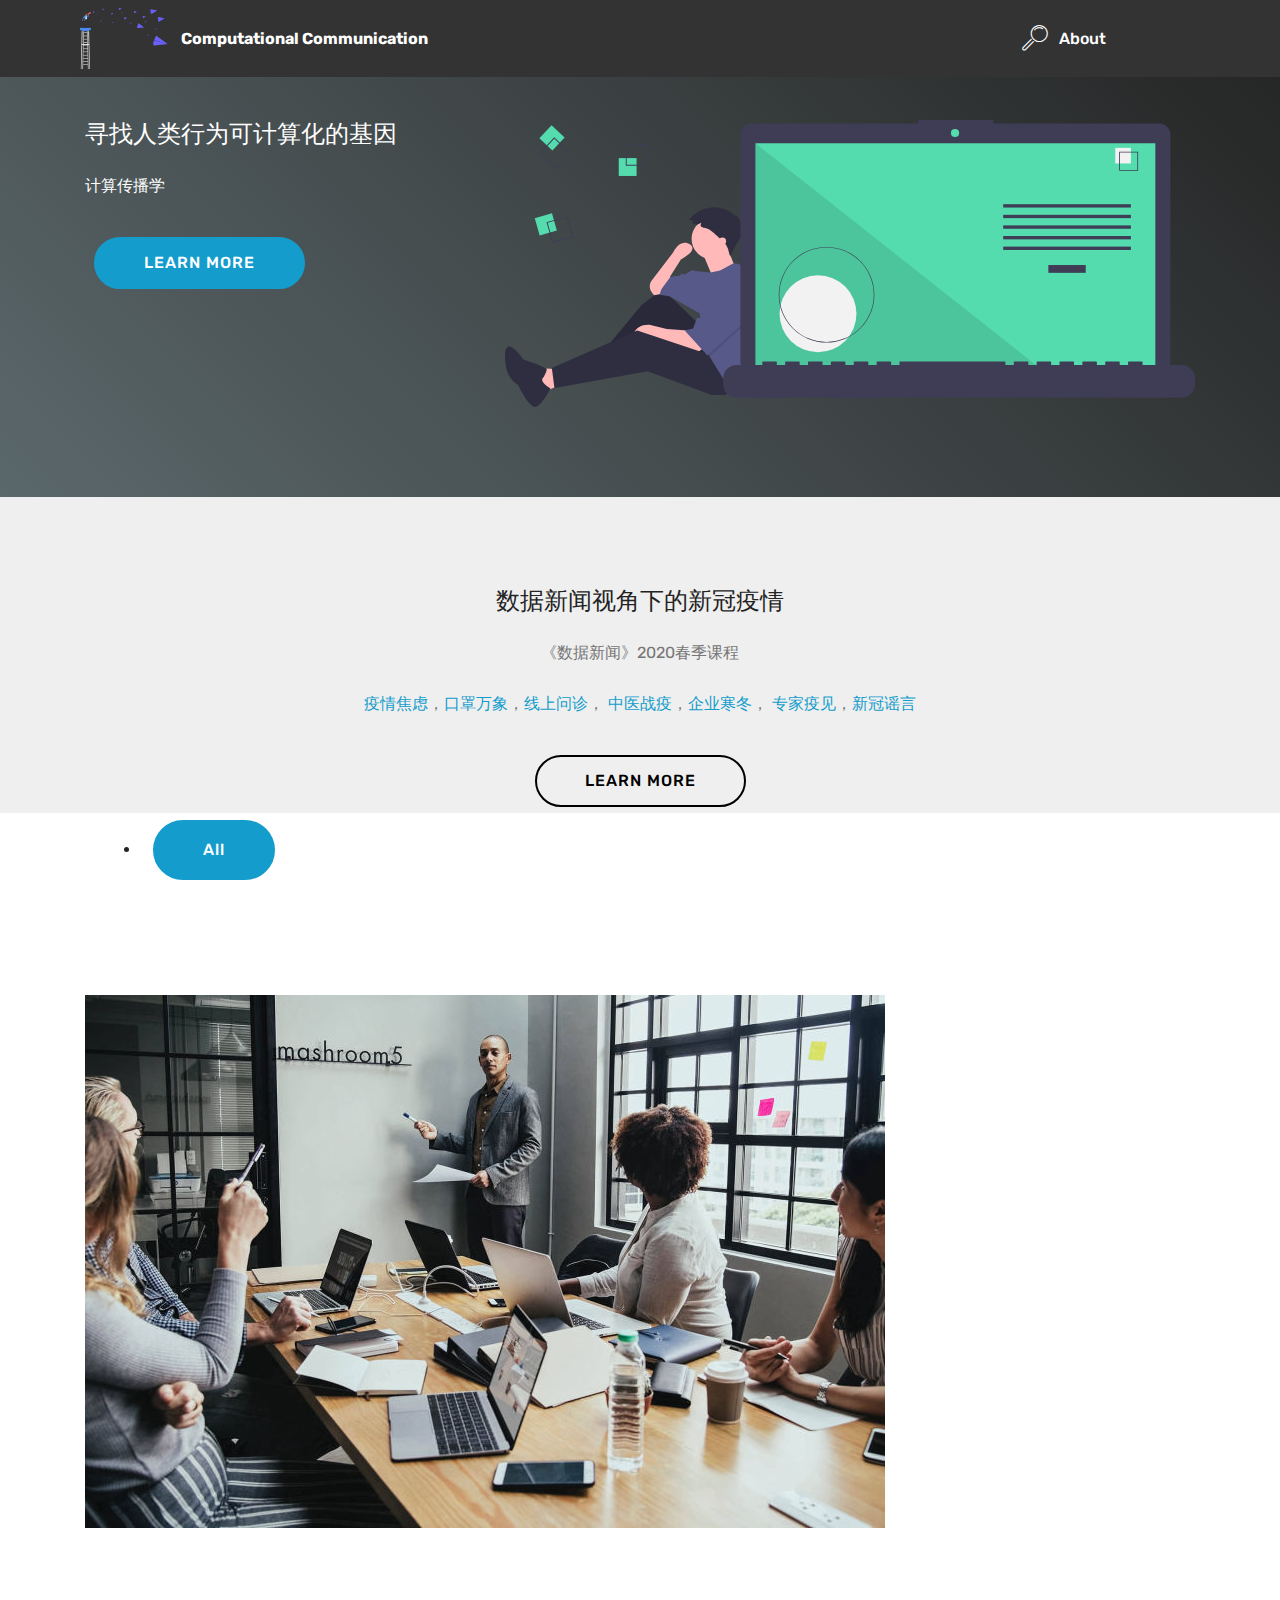
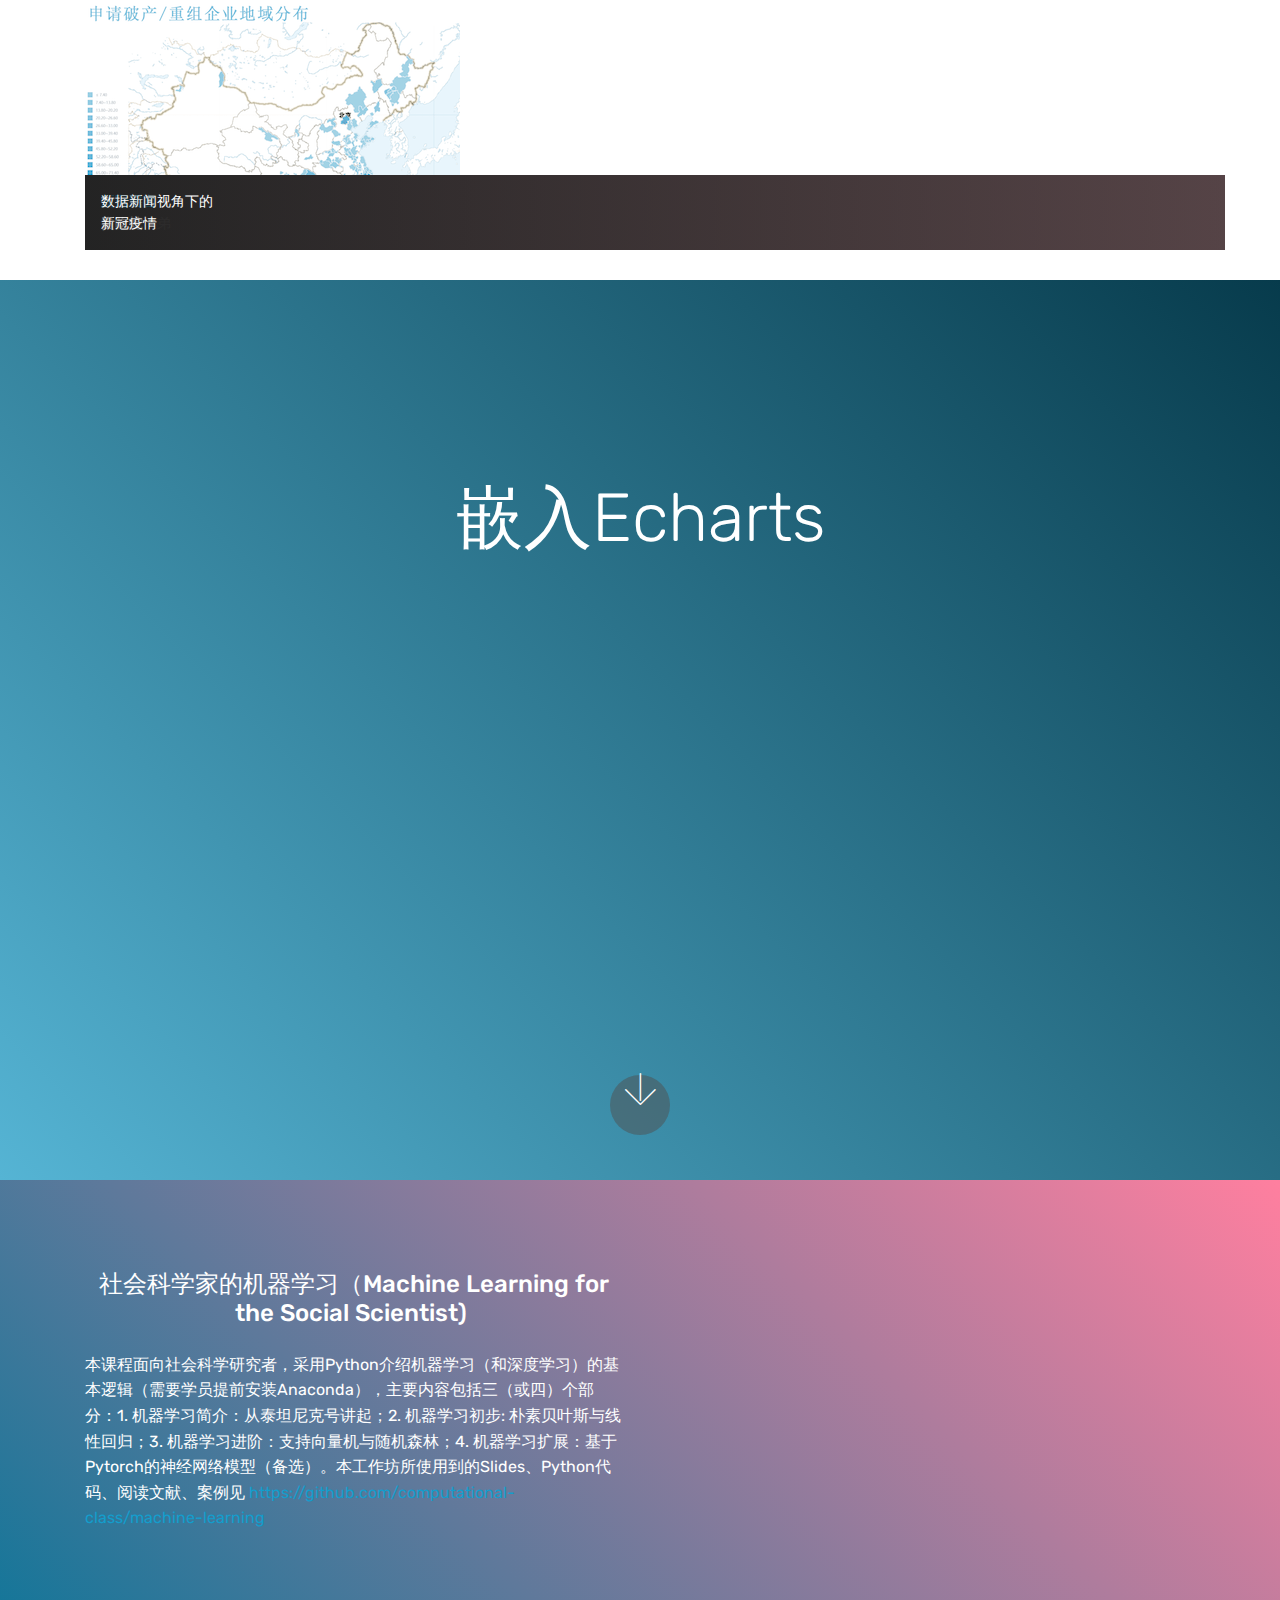
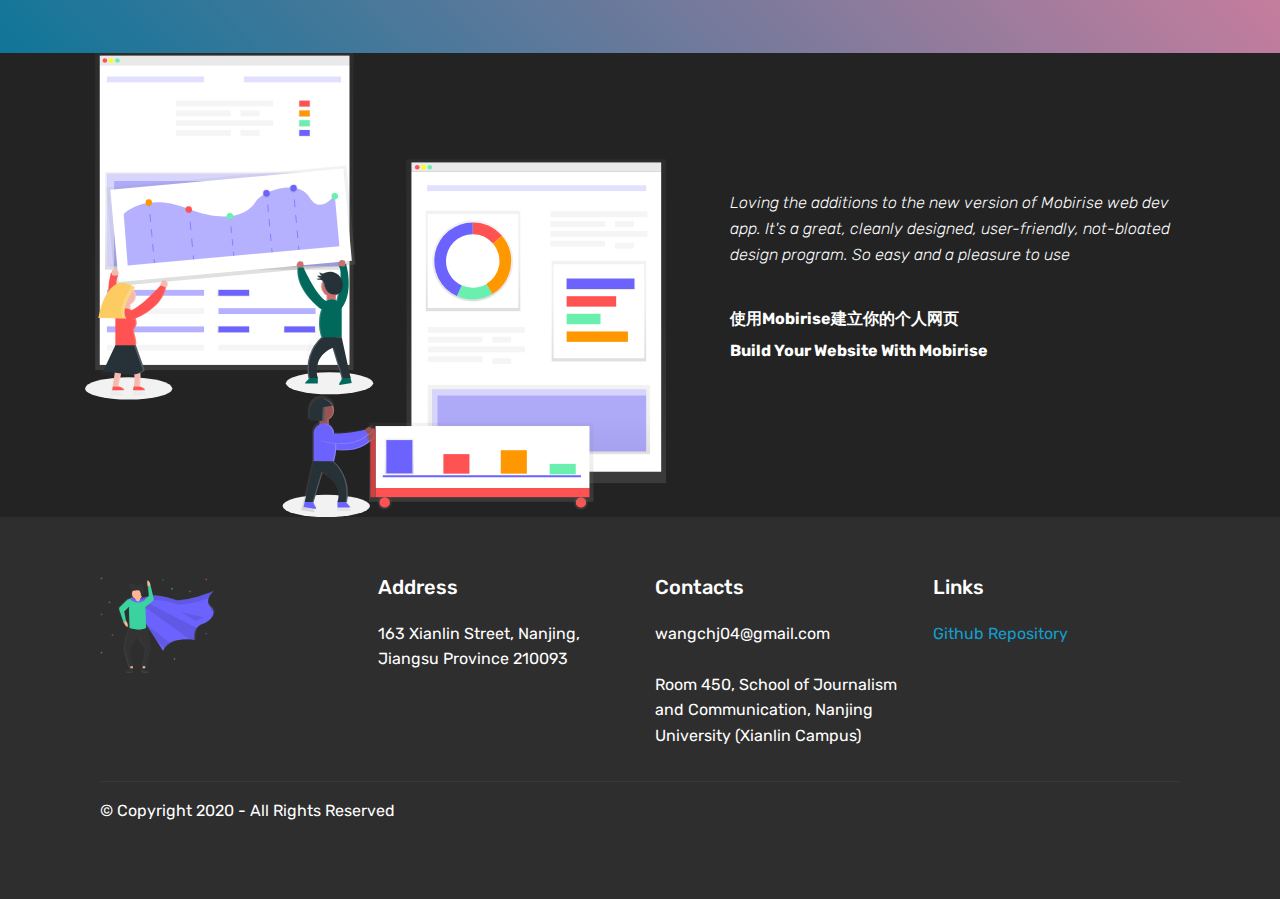
==== commit 121c2ece: "echarts" ====
--- a/index.html
+++ b/index.html
@@ -20,14 +20,14 @@
   <link rel="stylesheet" href="assets/theme/css/style.css">
   <link rel="stylesheet" href="assets/gallery/style.css">
   <link rel="stylesheet" href="assets/mobirise/css/mbr-additional.css" type="text/css">
-  
-  
-  
+
+
+
 </head>
 <body>
   <section class="menu cid-qTkzRZLJNu" once="menu" id="menu1-0">
 
-    
+
 
     <nav class="navbar navbar-expand beta-menu navbar-dropdown align-items-center navbar-fixed-top navbar-toggleable-sm">
         <button class="navbar-toggler navbar-toggler-right" type="button" data-toggle="collapse" data-target="#navbarSupportedContent" aria-controls="navbarSupportedContent" aria-expanded="false" aria-label="Toggle navigation">
@@ -54,16 +54,16 @@
                         <span class="mbri-search mbr-iconfont mbr-iconfont-btn"></span>
                         About &nbsp; &nbsp; &nbsp; &nbsp; &nbsp; &nbsp; &nbsp; &nbsp; &nbsp; &nbsp;&nbsp;</a>
                 </li></ul>
-            
+
         </div>
     </nav>
 </section>
 
-<section class="engine"><a href="https://mobirise.info/w">free html5 templates</a></section><section class="header3 cid-rv31IiaBuS" id="header3-7">
-
-    
-
-    
+<section class="engine"><a href="https://mobirise.info/g">how to build your own site</a></section><section class="header3 cid-rv31IiaBuS" id="header3-7">
+
+
+
+
 
     <div class="container">
         <div class="media-container-row">
@@ -73,7 +73,7 @@
 
             <div class="media-content">
                 <h1 class="mbr-section-title mbr-white pb-3 mbr-fonts-style display-5">寻找人类行为可计算化的基因</h1>
-                
+
                 <div class="mbr-section-text mbr-white pb-3 ">
                     <p class="mbr-text mbr-fonts-style display-7">计算传播学</p>
                 </div>
@@ -86,9 +86,9 @@
 
 <section class="header1 cid-rWB6MoGes6" id="header16-8">
 
-    
-
-    
+
+
+
 
     <div class="container">
         <div class="row justify-content-md-center">
@@ -96,7 +96,7 @@
                 <h1 class="mbr-section-title mbr-bold pb-3 mbr-fonts-style display-5"><span style="font-weight: normal;">
                     数据新闻视角下的新冠疫情
                 </span></h1>
-                
+
                 <p class="mbr-text pb-3 mbr-fonts-style display-7">
                     《数据新闻》2020春季课程<br><br><a href="https://jchu1998.github.io/page1.html" target="_blank">疫情焦虑</a>，<a href="https://echoshannic.github.io/groupwork/)" target="_blank">口罩万象</a>，<a href="https://gexiao37.github.io/DJ" target="_blank">线上问诊</a>， <a href="https://notlocal1998.github.io/" target="_blank">中医战疫</a>，<a href="https://beta-fu.github.io/" target="_blank">企业寒冬</a>， <a href="https://ruoyu-liu.github.io/Group-WWL/" target="_blank">专家疫见</a>，<a href="https://chengxixixixixi.github.io/fakenews/" target="_blank">新冠谣言</a><br>
                 </p>
@@ -109,7 +109,7 @@
 
 <section class="mbr-gallery mbr-slider-carousel cid-rWAVXUqtSe" id="gallery2-a">
 
-    
+
 
     <div class="container">
         <div><!-- Filter --><div class="mbr-gallery-filter container gallery-filter-active"><ul buttons="0"><li class="mbr-gallery-filter-all"><a class="btn btn-md btn-primary-outline active display-7" href="">All</a></li></ul></div><!-- Gallery --><div class="mbr-gallery-row"><div class="mbr-gallery-layout-default"><div><div><div class="mbr-gallery-item mbr-gallery-item--p1" data-video-url="false" data-tags="焦虑"><div href="#lb-gallery2-a" data-slide-to="0" data-toggle="modal"><img src="assets/images/background1.jpg" alt="" title=""><span class="icon-focus"></span><span class="mbr-gallery-title mbr-fonts-style display-7"><a href="https://jchu1998.github.io/page1.html" target="_blank">疫情中的焦虑</a><br>神仙三人</span></div></div><div class="mbr-gallery-item mbr-gallery-item--p1" data-video-url="false" data-tags="口罩"><div href="#lb-gallery2-a" data-slide-to="1" data-toggle="modal"><img src="assets/images/background5.jpg" alt="" title=""><span class="icon-focus"></span><span class="mbr-gallery-title mbr-fonts-style display-7"><a href="https://echoshannic.github.io/groupwork/" target="_blank">口罩万象</a>&nbsp;<br>鼹鼠一家</span></div></div><div class="mbr-gallery-item mbr-gallery-item--p1" data-video-url="false" data-tags="问诊"><div href="#lb-gallery2-a" data-slide-to="2" data-toggle="modal"><img src="assets/images/background6.jpg" alt="" title=""><span class="icon-focus"></span><span class="mbr-gallery-title mbr-fonts-style display-7"><a href="https://gexiao37.github.io/DJ" target="_blank">线上问诊</a><br>鸡同鸭讲</span></div></div><div class="mbr-gallery-item mbr-gallery-item--p1" data-video-url="false" data-tags="中医"><div href="#lb-gallery2-a" data-slide-to="3" data-toggle="modal"><img src="assets/images/background8-1920x1280-800x533.jpg" alt="" title=""><span class="icon-focus"></span><span class="mbr-gallery-title mbr-fonts-style display-7"><a href="https://notlocal1998.github.io/" target="_blank">中医战疫</a><br>我们99分</span></div></div><div class="mbr-gallery-item mbr-gallery-item--p1" data-video-url="false" data-tags="企业"><div href="#lb-gallery2-a" data-slide-to="4" data-toggle="modal"><img src="assets/images/mbr-1-1920x1280-800x533.jpg" alt="" title=""><span class="icon-focus"></span><span class="mbr-gallery-title mbr-fonts-style display-7"><a href="https://beta-fu.github.io/" target="_blank">企业寒冬</a><br>柏拉图小弟<a href="https://beta-fu.github.io/" target="_blank"><br></a></span></div></div><div class="mbr-gallery-item mbr-gallery-item--p1" data-video-url="false" data-tags="专家"><div href="#lb-gallery2-a" data-slide-to="5" data-toggle="modal"><img src="assets/images/background7-1920x1280-800x533.jpg" alt="" title=""><span class="icon-focus"></span><span class="mbr-gallery-title mbr-fonts-style display-7"><a href="https://ruoyu-liu.github.io/Group-WWL/" target="_blank">专家疫见</a><br>微微辣</span></div></div><div class="mbr-gallery-item mbr-gallery-item--p1" data-video-url="false" data-tags="谣言"><div href="#lb-gallery2-a" data-slide-to="6" data-toggle="modal"><img src="assets/images/picture4-375x250-375x250.png" alt="" title=""><span class="icon-focus"></span><span class="mbr-gallery-title mbr-fonts-style display-7"><a href="https://chengxixixixixi.github.io/fakenews/" target="_blank">新冠谣言</a><br>贪吃蛇</span></div></div><div class="mbr-gallery-item mbr-gallery-item--p1" data-video-url="false" data-tags=""><div href="#lb-gallery2-a" data-slide-to="7" data-toggle="modal"><img src="assets/images/375x250-375x250.png" alt="" title=""><span class="icon-focus"></span><span class="mbr-gallery-title mbr-fonts-style display-7">数据新闻视角下的<br>新冠疫情</span></div></div></div></div><div class="clearfix"></div></div></div><!-- Lightbox --><div data-app-prevent-settings="" class="mbr-slider modal fade carousel slide" tabindex="-1" data-keyboard="true" data-interval="false" id="lb-gallery2-a"><div class="modal-dialog"><div class="modal-content"><div class="modal-body"><ol class="carousel-indicators"><li data-app-prevent-settings="" data-target="#lb-gallery2-a" data-slide-to="0"></li><li data-app-prevent-settings="" data-target="#lb-gallery2-a" data-slide-to="1"></li><li data-app-prevent-settings="" data-target="#lb-gallery2-a" data-slide-to="2"></li><li data-app-prevent-settings="" data-target="#lb-gallery2-a" data-slide-to="3"></li><li data-app-prevent-settings="" data-target="#lb-gallery2-a" data-slide-to="4"></li><li data-app-prevent-settings="" data-target="#lb-gallery2-a" data-slide-to="5"></li><li data-app-prevent-settings="" data-target="#lb-gallery2-a" data-slide-to="6"></li><li data-app-prevent-settings="" data-target="#lb-gallery2-a" class=" active" data-slide-to="7"></li></ol><div class="carousel-inner"><div class="carousel-item"><img src="assets/images/background1.jpg" alt="" title=""></div><div class="carousel-item"><img src="assets/images/background5.jpg" alt="" title=""></div><div class="carousel-item"><img src="assets/images/background6.jpg" alt="" title=""></div><div class="carousel-item"><img src="assets/images/background8-1920x1280.jpg" alt="" title=""></div><div class="carousel-item"><img src="assets/images/mbr-1-1920x1280.jpg" alt="" title=""></div><div class="carousel-item"><img src="assets/images/background7-1920x1280.jpg" alt="" title=""></div><div class="carousel-item"><img src="assets/images/picture4-375x250.png" alt="" title=""></div><div class="carousel-item active"><img src="assets/images/-375x250.png" alt="" title=""></div></div><a class="carousel-control carousel-control-prev" role="button" data-slide="prev" href="#lb-gallery2-a"><span class="mbri-left mbr-iconfont" aria-hidden="true"></span><span class="sr-only">Previous</span></a><a class="carousel-control carousel-control-next" role="button" data-slide="next" href="#lb-gallery2-a"><span class="mbri-right mbr-iconfont" aria-hidden="true"></span><span class="sr-only">Next</span></a><a class="close" href="#" role="button" data-dismiss="modal"><span class="sr-only">Close</span></a></div></div></div></div></div>
@@ -117,11 +117,144 @@
 
 </section>
 
+<section class="header5 cid-rYHv5Rylk2 mbr-fullscreen" id="header5-8">
+
+
+
+
+    <div class="container">
+        <div class="row justify-content-center">
+            <div class="mbr-white col-md-10">
+                <h1 class="mbr-section-title align-center pb-3 mbr-fonts-style display-1">嵌入Echarts</h1>
+
+                <div id="container" style="height: 400px"></div>
+       <script type="text/javascript" src="https://cdn.jsdelivr.net/npm/echarts/dist/echarts.min.js"></script>
+       <script type="text/javascript" src="https://cdn.jsdelivr.net/npm/echarts-gl/dist/echarts-gl.min.js"></script>
+       <script type="text/javascript" src="https://cdn.jsdelivr.net/npm/echarts-stat/dist/ecStat.min.js"></script>
+       <script type="text/javascript" src="https://cdn.jsdelivr.net/npm/echarts/dist/extension/dataTool.min.js"></script>
+       <script type="text/javascript" src="https://cdn.jsdelivr.net/npm/echarts/map/js/china.js"></script>
+       <script type="text/javascript" src="https://cdn.jsdelivr.net/npm/echarts/map/js/world.js"></script>
+       <!-- <script type="text/javascript" src="https://api.map.baidu.com/api?v=2.0&ak=xfhhaTThl11qYVrqLZii6w8qE5ggnhrY&__ec_v__=20190126"></script> -->
+       <script type="text/javascript" src="https://cdn.jsdelivr.net/npm/echarts/dist/extension/bmap.min.js"></script>
+       <script type="text/javascript">
+var dom = document.getElementById("container");
+var myChart = echarts.init(dom);
+var app = {};
+option = null;
+var data = [
+    [[28604,77,17096869,'Australia',1990],[31163,77.4,27662440,'Canada',1990],[1516,68,1154605773,'China',1990],[13670,74.7,10582082,'Cuba',1990],[28599,75,4986705,'Finland',1990],[29476,77.1,56943299,'France',1990],[31476,75.4,78958237,'Germany',1990],[28666,78.1,254830,'Iceland',1990],[1777,57.7,870601776,'India',1990],[29550,79.1,122249285,'Japan',1990],[2076,67.9,20194354,'North Korea',1990],[12087,72,42972254,'South Korea',1990],[24021,75.4,3397534,'New Zealand',1990],[43296,76.8,4240375,'Norway',1990],[10088,70.8,38195258,'Poland',1990],[19349,69.6,147568552,'Russia',1990],[10670,67.3,53994605,'Turkey',1990],[26424,75.7,57110117,'United Kingdom',1990],[37062,75.4,252847810,'United States',1990]],
+    [[44056,81.8,23968973,'Australia',2015],[43294,81.7,35939927,'Canada',2015],[13334,76.9,1376048943,'China',2015],[21291,78.5,11389562,'Cuba',2015],[38923,80.8,5503457,'Finland',2015],[37599,81.9,64395345,'France',2015],[44053,81.1,80688545,'Germany',2015],[42182,82.8,329425,'Iceland',2015],[5903,66.8,1311050527,'India',2015],[36162,83.5,126573481,'Japan',2015],[1390,71.4,25155317,'North Korea',2015],[34644,80.7,50293439,'South Korea',2015],[34186,80.6,4528526,'New Zealand',2015],[64304,81.6,5210967,'Norway',2015],[24787,77.3,38611794,'Poland',2015],[23038,73.13,143456918,'Russia',2015],[19360,76.5,78665830,'Turkey',2015],[38225,81.4,64715810,'United Kingdom',2015],[53354,79.1,321773631,'United States',2015]]
+];
+
+option = {
+    backgroundColor: new echarts.graphic.RadialGradient(0.3, 0.3, 0.8, [{
+        offset: 0,
+        color: '#f7f8fa'
+    }, {
+        offset: 1,
+        color: '#cdd0d5'
+    }]),
+    title: {
+        text: '1990 与 2015 年各国家人均寿命与 GDP'
+    },
+    legend: {
+        right: 10,
+        data: ['1990', '2015']
+    },
+    xAxis: {
+        splitLine: {
+            lineStyle: {
+                type: 'dashed'
+            }
+        }
+    },
+    yAxis: {
+        splitLine: {
+            lineStyle: {
+                type: 'dashed'
+            }
+        },
+        scale: true
+    },
+    series: [{
+        name: '1990',
+        data: data[0],
+        type: 'scatter',
+        symbolSize: function (data) {
+            return Math.sqrt(data[2]) / 5e2;
+        },
+        emphasis: {
+            label: {
+                show: true,
+                formatter: function (param) {
+                    return param.data[3];
+                },
+                position: 'center'
+            }
+        },
+        itemStyle: {
+            shadowBlur: 10,
+            shadowColor: 'rgba(120, 36, 50, 0.5)',
+            shadowOffsetY: 5,
+            color: new echarts.graphic.RadialGradient(0.4, 0.3, 1, [{
+                offset: 0,
+                color: 'rgb(251, 118, 123)'
+            }, {
+                offset: 1,
+                color: 'rgb(204, 46, 72)'
+            }])
+        }
+    }, {
+        name: '2015',
+        data: data[1],
+        type: 'scatter',
+        symbolSize: function (data) {
+            return Math.sqrt(data[2]) / 5e2;
+        },
+        emphasis: {
+            label: {
+                show: true,
+                formatter: function (param) {
+                    return param.data[3];
+                },
+                position: 'center'
+            }
+        },
+        itemStyle: {
+            shadowBlur: 10,
+            shadowColor: 'rgba(25, 100, 150, 0.5)',
+            shadowOffsetY: 5,
+            color: new echarts.graphic.RadialGradient(0.4, 0.3, 1, [{
+                offset: 0,
+                color: 'rgb(129, 227, 238)'
+            }, {
+                offset: 1,
+                color: 'rgb(25, 183, 207)'
+            }])
+        }
+    }]
+};;
+if (option && typeof option === "object") {
+    myChart.setOption(option, true);
+}
+       </script>
+
+            </div>
+        </div>
+    </div>
+
+    <div class="mbr-arrow hidden-sm-down" aria-hidden="true">
+        <a href="#next">
+            <i class="mbri-down mbr-iconfont"></i>
+        </a>
+    </div>
+</section>
+
 <section class="header7 cid-rW6dqIPfNK" id="header7-7">
 
-    
-
-    
+
+
+
 
     <div class="container">
         <div class="media-container-row">
@@ -131,7 +264,7 @@
                 <div class="mbr-section-text mbr-white pb-3">
                     <p class="mbr-text mbr-fonts-style display-7">本课程面向社会科学研究者，采用Python介绍机器学习（和深度学习）的基本逻辑（需要学员提前安装Anaconda），主要内容包括三（或四）个部分：1. 机器学习简介：从泰坦尼克号讲起；2. 机器学习初步: 朴素贝叶斯与线性回归；3. 机器学习进阶：支持向量机与随机森林；4. 机器学习扩展：基于Pytorch的神经网络模型（备选）。本工作坊所使用到的Slides、Python代码、阅读文献、案例见 <a href="https://github.com/computational-class/machine-learning" target="_blank">https://github.com/computational-class/machine-learning</a><br></p><p></p><p></p>
                 </div>
-                
+
             </div>
 
             <div class="mbr-figure" style="width: 100%;"><iframe class="mbr-embedded-video" src="https://player.bilibili.com/player.html?aid=80851723&amp;bvid=BV1dJ411Y77m&amp;cid=138380547&amp;page=1&amp;loop=0&amp;autoplay=0" width="1280" height="720" frameborder="0" allowfullscreen></iframe></div>
@@ -142,9 +275,9 @@
 
 <section class="testimonials2 cid-rS7XXjKOgU" id="testimonials2-b">
 
-    
-
-    
+
+
+
 
     <div class="container">
         <div class="media-container-row">
@@ -165,9 +298,9 @@
 
 <section class="cid-rS7Y1MfiYR" id="footer1-c">
 
-    
-
-    
+
+
+
 
     <div class="container">
         <div class="media-container-row content text-white">
@@ -216,11 +349,11 @@
                                 <span class="mbr-iconfont mbr-iconfont-social mobi-mbri-github mobi-mbri"></span>
                             </a>
                         </div>
-                        
-                        
-                        
-                        
-                        
+
+
+
+
+
                     </div>
                 </div>
             </div>
@@ -244,7 +377,7 @@
   <script src="assets/slidervideo/script.js"></script>
   <script src="assets/gallery/player.min.js"></script>
   <script src="assets/gallery/script.js"></script>
-  
-  
+
+
 </body>
-</html>+</html>
--- a/assets/mobirise/css/mbr-additional.css
+++ b/assets/mobirise/css/mbr-additional.css
@@ -1871,6 +1871,9 @@
   transition: 0.2s background ease-in-out;
   background: linear-gradient(to left, #554346, #232323) !important;
 }
+.cid-rYHv5Rylk2 {
+  background: linear-gradient(45deg, #55b4d4, #073b4c);
+}
 .cid-rW6dqIPfNK {
   padding-top: 90px;
   padding-bottom: 90px;
